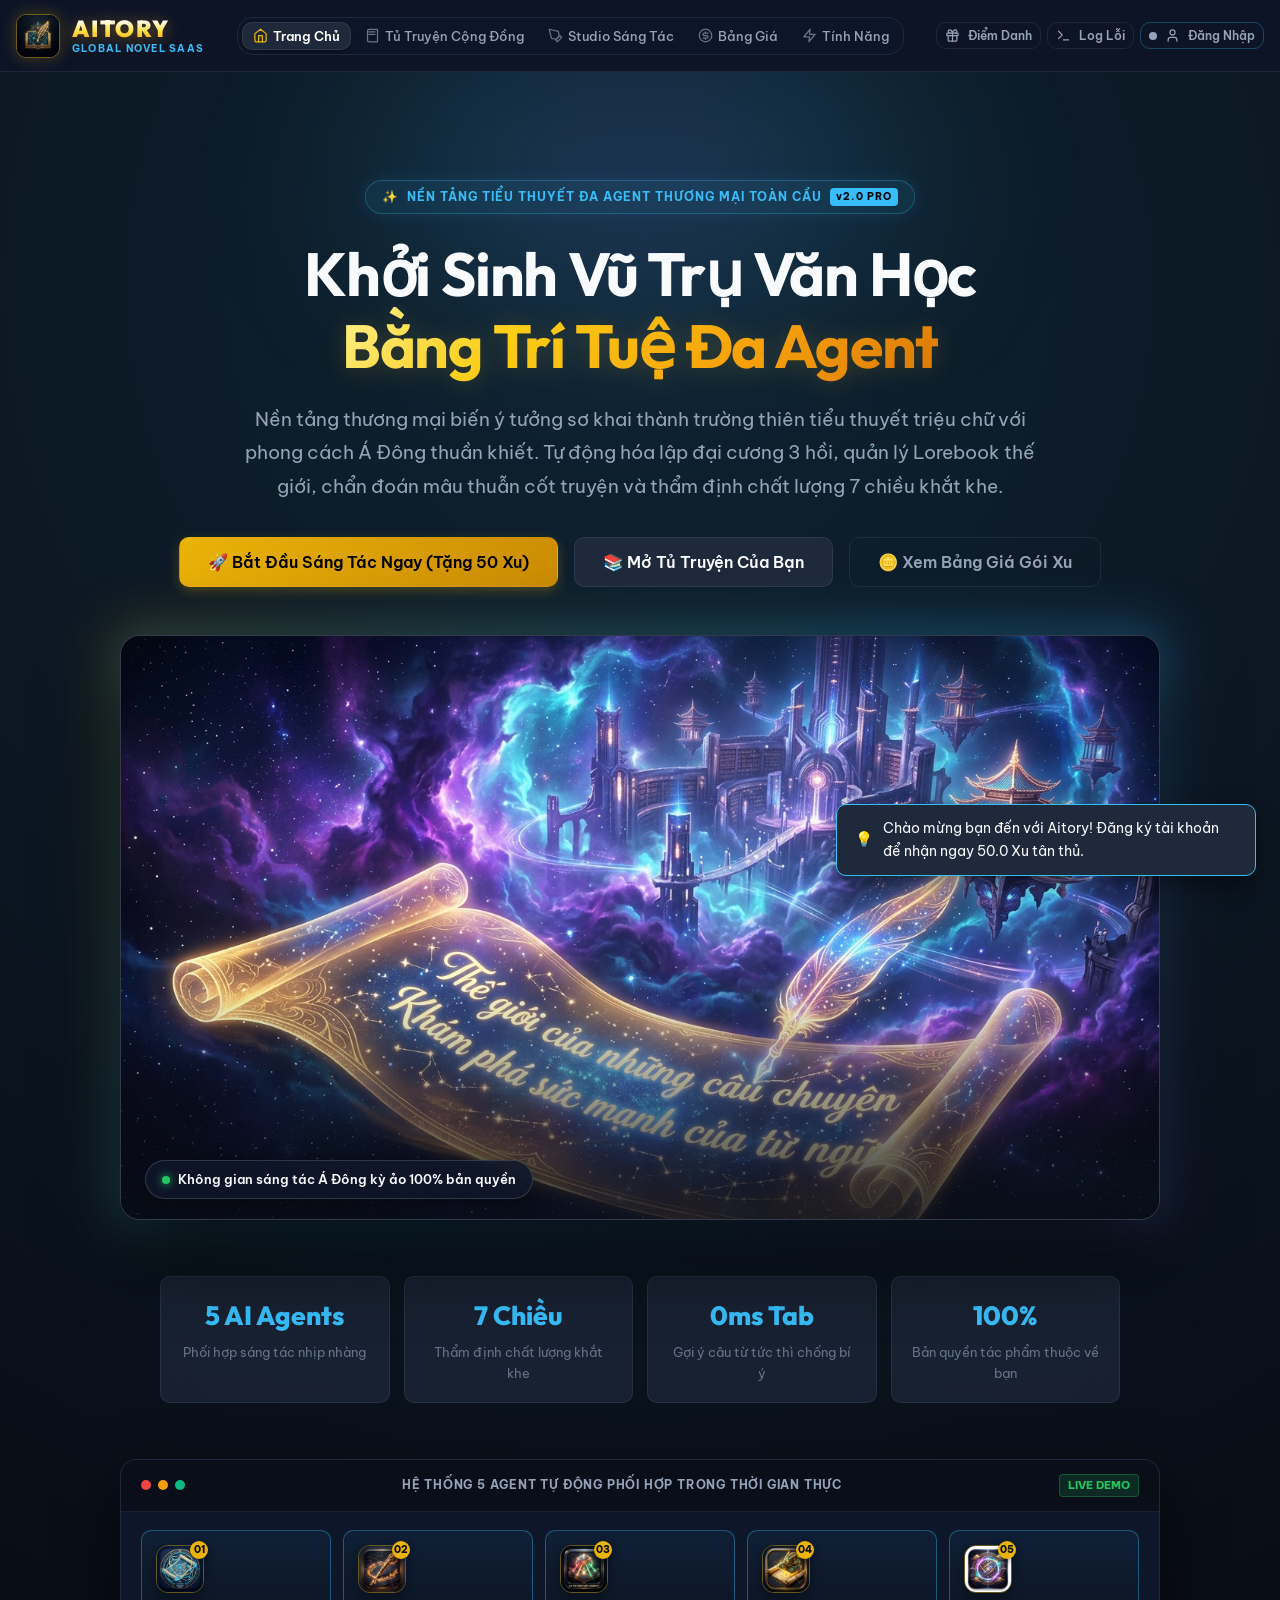
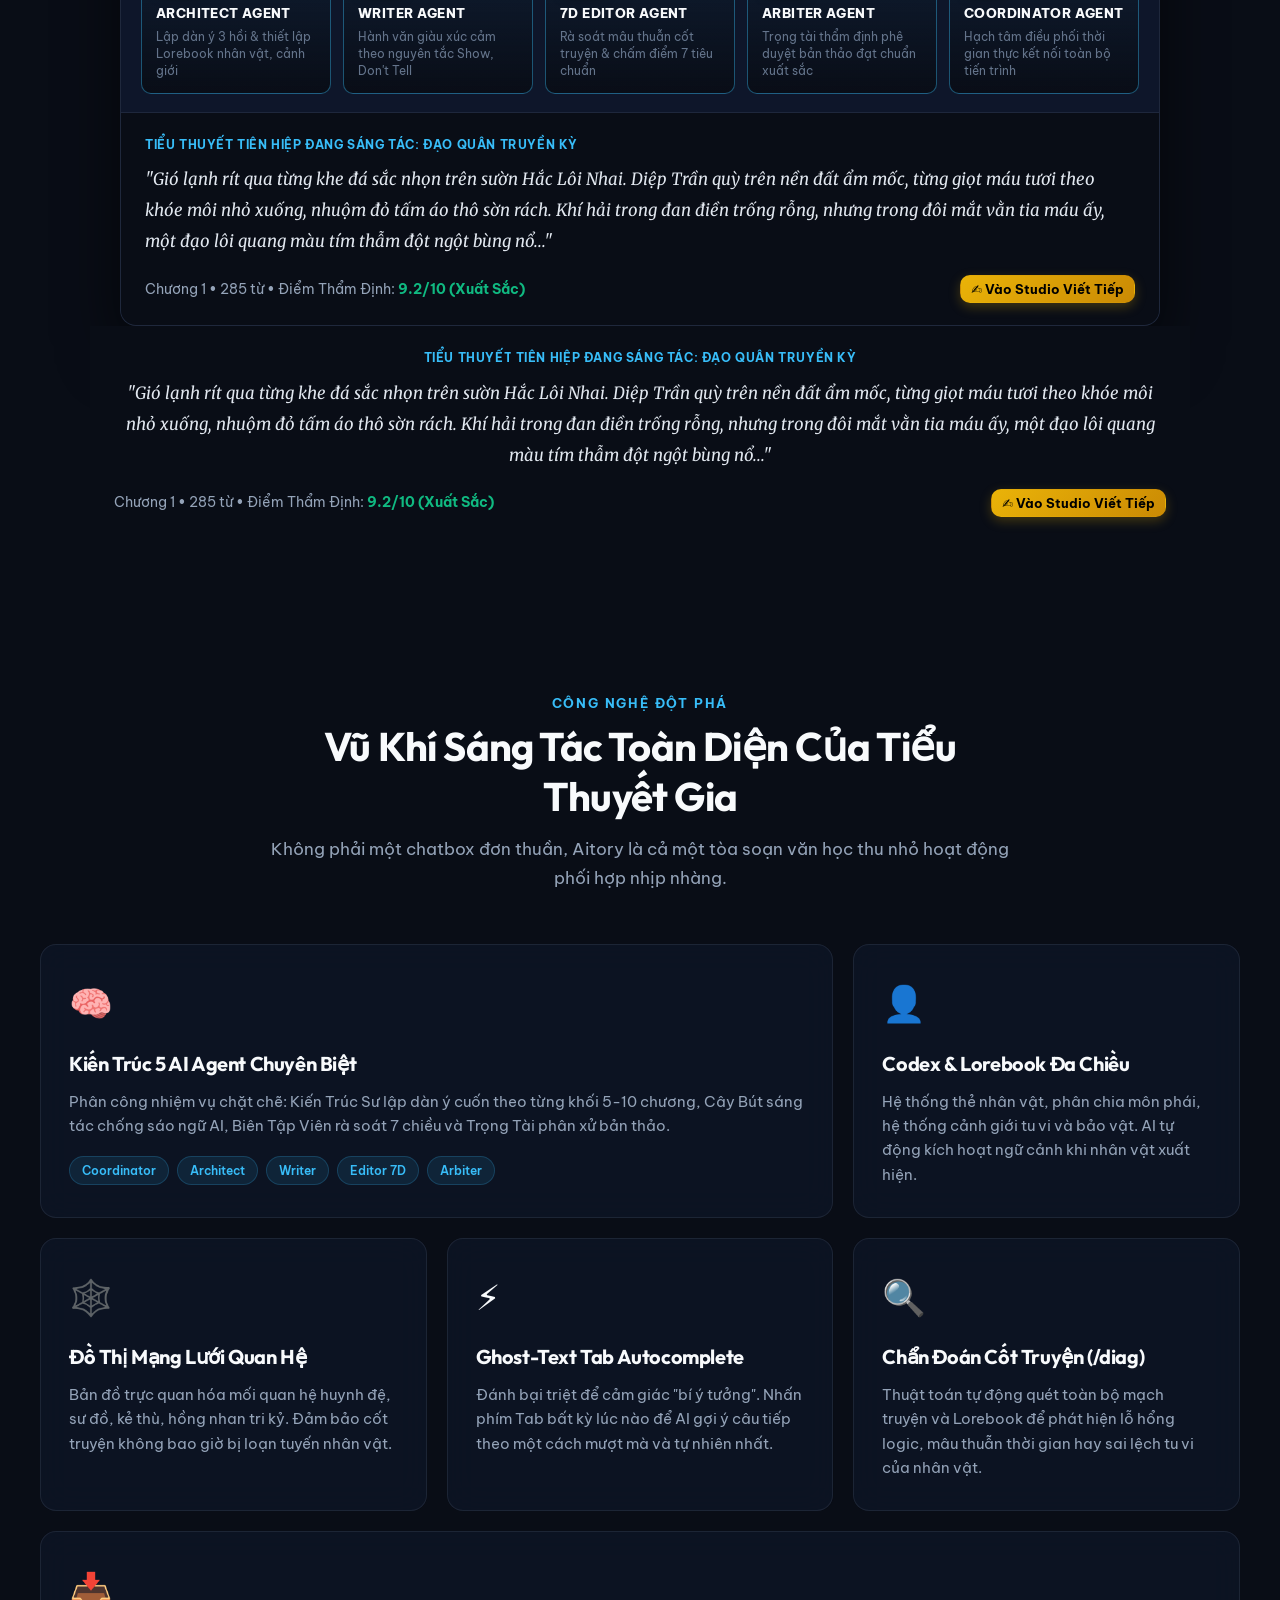
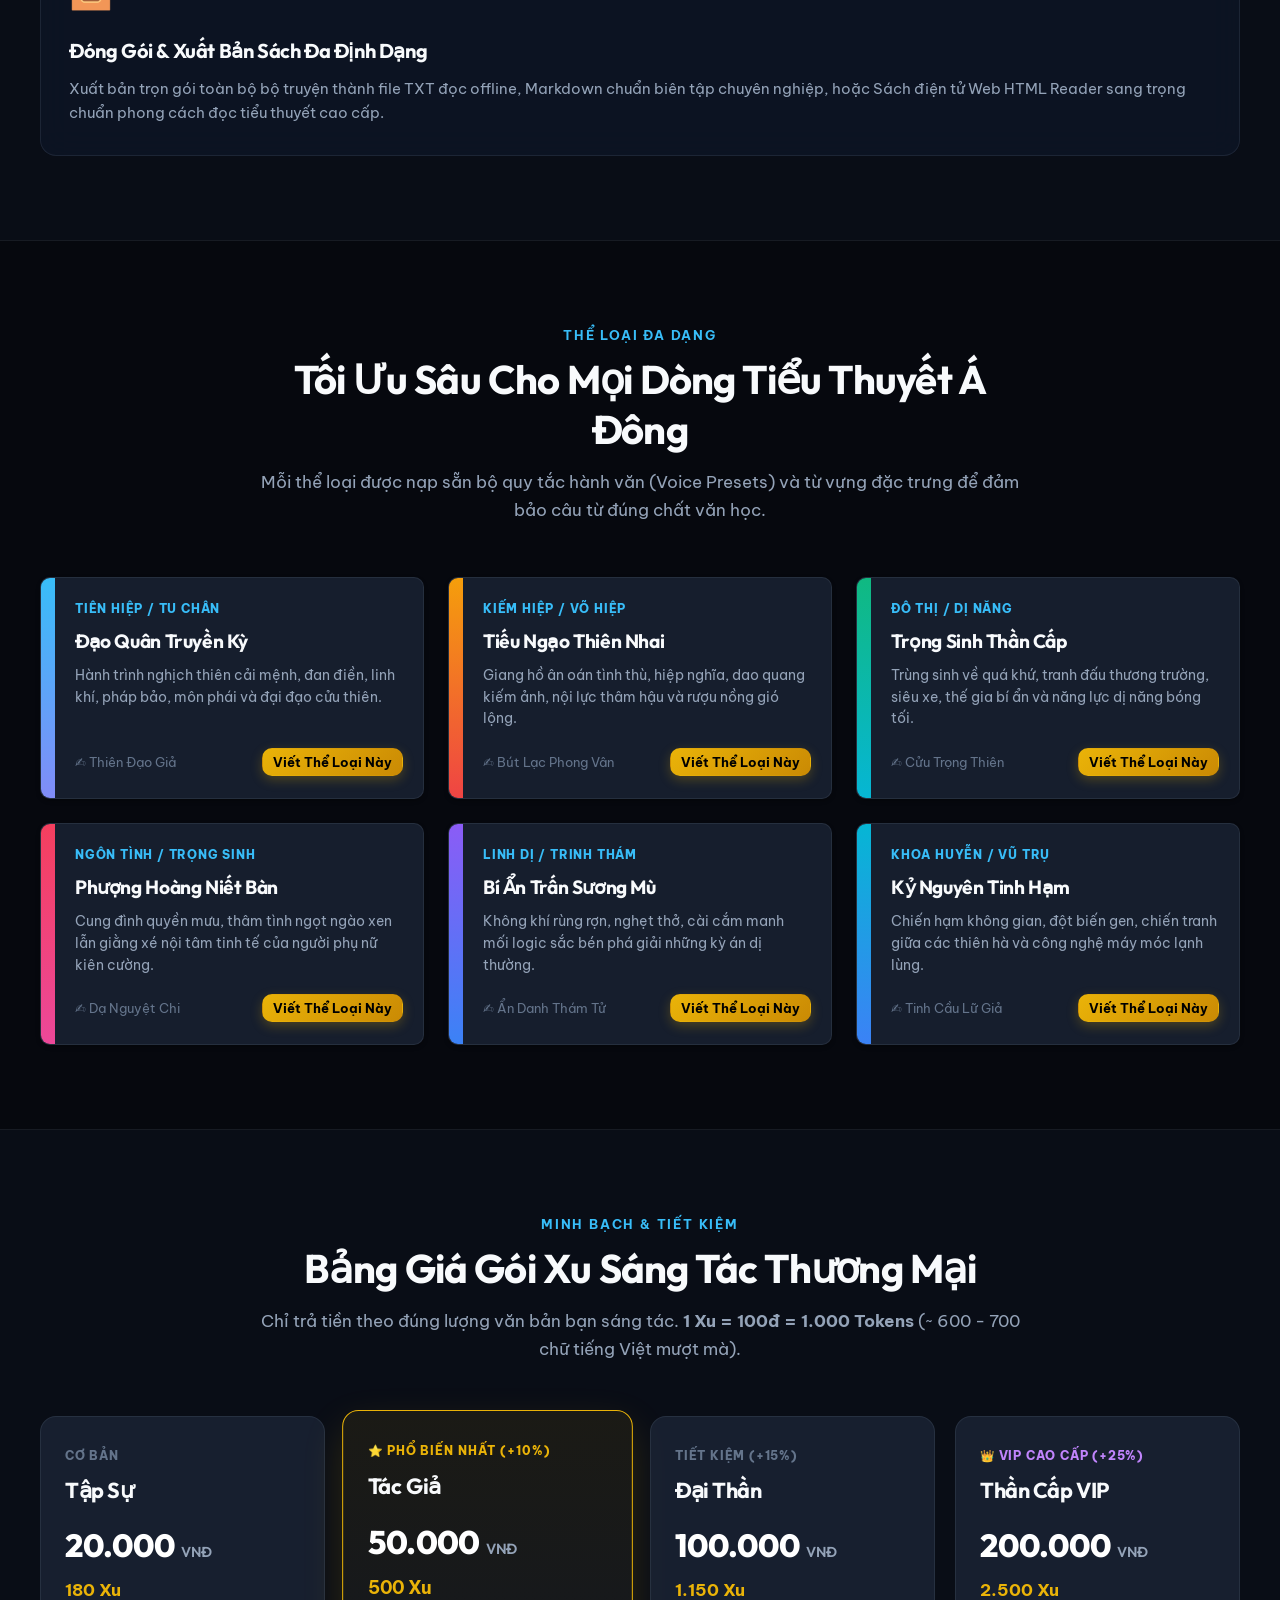
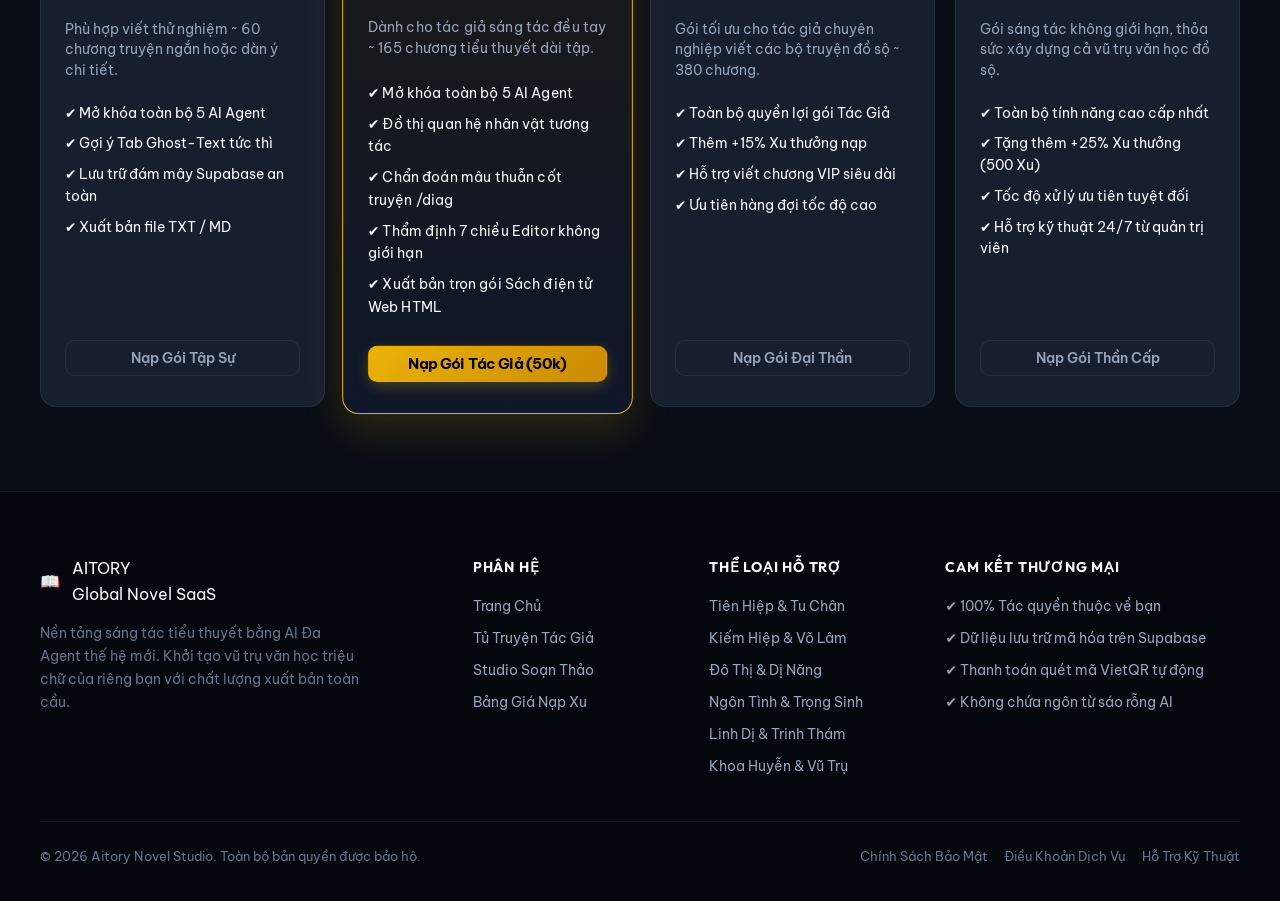
==== index.html @ 4a32e9c4 "Deploy Aitory Novel to GitHub Pages" ====
<!DOCTYPE html>
<html lang="vi">
<head>
  <!-- Front-End Checklist: Character Encoding & Viewport -->
  <meta charset="UTF-8">
  <meta name="viewport" content="width=device-width, initial-scale=1.0, viewport-fit=cover">
  <title>Aitory — Nền Tảng Sáng Tác Tiểu Thuyết Đa Agent Toàn Cầu</title>
  
  <!-- Front-End Checklist: SEO & Discoverability -->
  <meta name="description" content="Aitory là nền tảng SaaS sáng tác tiểu thuyết thương mại hàng đầu, tích hợp hệ thống 5 AI Agents chuyên sâu: Architect, Writer, 7D Editor, Arbiter và Coordinator. Bản quyền tác giả 100%.">
  <meta name="keywords" content="Aitory, viết truyện AI, sáng tác tiểu thuyết, AI Novel Studio, tiên hiệp, kiếm hiệp, đô thị, ngôn tình, khoa huyễn">
  <meta name="author" content="Aitory Novel Studio">
  <meta name="robots" content="index, follow">
  <meta name="theme-color" content="#070a12">
  <link rel="canonical" href="https://ainovel.id.vn/">

  <!-- Front-End Checklist: Social Metadata (Open Graph & Twitter) -->
  <meta property="og:type" content="website">
  <meta property="og:site_name" content="Aitory Novel Studio">
  <meta property="og:url" content="https://ainovel.id.vn/">
  <meta property="og:title" content="Aitory — Khởi Sinh Vũ Trụ Văn Học Bằng Trí Tuệ Đa Agent">
  <meta property="og:description" content="Biến ý tưởng sơ khai thành trường thiên tiểu thuyết triệu chữ với phong cách văn học Á Đông thuần khiết.">
  <meta property="og:image" content="https://ainovel.id.vn/assets/hero-banner.jpg">
  <meta property="og:locale" content="vi_VN">
  <meta name="twitter:card" content="summary_large_image">
  <meta name="twitter:title" content="Aitory — Nền Tảng Sáng Tác Tiểu Thuyết Đa Agent Toàn Cầu">
  <meta name="twitter:description" content="Biến ý tưởng sơ khai thành trường thiên tiểu thuyết triệu chữ với phong cách văn học Á Đông thuần khiết.">
  <meta name="twitter:image" content="https://ainovel.id.vn/assets/hero-banner.jpg">

  <!-- Front-End Checklist: Favicons & Icons -->
  <link rel="icon" type="image/jpeg" href="assets/logo.jpg">
  <link rel="apple-touch-icon" href="assets/logo.jpg">

  <!-- Google Fonts: Cinzel (Epic/Novel), Plus Jakarta Sans (Modern UI), Lora (Reading Serif) -->
  <link rel="preconnect" href="https://fonts.googleapis.com">
  <link rel="preconnect" href="https://fonts.gstatic.com" crossorigin>
  <link href="https://fonts.googleapis.com/css2?family=Cinzel:wght@500;600;700;800;900&family=Lora:ital,wght@0,400;0,500;0,600;1,400&family=Plus+Jakarta+Sans:wght@300;400;500;600;700;800&display=swap" rel="stylesheet">

  <link rel="stylesheet" href="styles/main.css">
  <link rel="stylesheet" href="styles/editor.css">
  <!-- Supabase Client JS CDN -->
  <script src="https://cdn.jsdelivr.net/npm/@supabase/supabase-js@2"></script>
</head>
<body>

  <!-- Global Commercial Navigation Bar -->
  <header class="app-header">
    <div class="header-container">
      <!-- Brand Logo -->
      <a class="logo-brand" id="brandHomeLink" title="Về Trang Chủ Aitory" href="#home">
        <img src="assets/logo.jpg" alt="Aitory Logo" class="brand-logo-img" width="44" height="44">
        <div class="brand-text-col">
          <div class="logo-title">AITORY</div>
          <span class="logo-subtitle">GLOBAL NOVEL SAAS</span>
        </div>
      </a>

      <!-- Center Navigation Links -->
      <nav class="app-nav-menu" aria-label="Điều hướng chính">
        <button class="nav-tab-btn active" data-view="home">
          <svg class="nav-svg" width="15" height="15" viewBox="0 0 24 24" fill="none" stroke="currentColor" stroke-width="2" stroke-linecap="round" stroke-linejoin="round"><path d="m3 9 9-7 9 7v11a2 2 0 0 1-2 2H5a2 2 0 0 1-2-2z"/><polyline points="9 22 9 12 15 12 15 22"/></svg>
          <span>Trang Chủ</span>
        </button>
        <button class="nav-tab-btn" data-view="library" id="navBtnLibrary">
          <svg class="nav-svg" width="15" height="15" viewBox="0 0 24 24" fill="none" stroke="currentColor" stroke-width="2" stroke-linecap="round" stroke-linejoin="round"><path d="M4 19.5v-15A2.5 2.5 0 0 1 6.5 2H20v20H6.5a2.5 2.5 0 0 1-2.5-2.5Z"/><path d="M6 6h10"/><path d="M6 10h10"/></svg>
          <span>Tủ Truyện Cộng Đồng</span>
        </button>
        <button class="nav-tab-btn" data-view="studio">
          <svg class="nav-svg" width="15" height="15" viewBox="0 0 24 24" fill="none" stroke="currentColor" stroke-width="2" stroke-linecap="round" stroke-linejoin="round"><path d="M12 19l7-7 3 3-7 7-3-3z"/><path d="M18 13l-1.5-7.5L2 2l3.5 14.5L13 18l5-5z"/></svg>
          <span>Studio Sáng Tác</span>
        </button>

        <button class="nav-tab-btn" id="navBtnPricing">
          <svg class="nav-svg" width="15" height="15" viewBox="0 0 24 24" fill="none" stroke="currentColor" stroke-width="2" stroke-linecap="round" stroke-linejoin="round"><circle cx="12" cy="12" r="10"/><path d="M16 8h-6a2 2 0 1 0 0 4h4a2 2 0 1 1 0 4H8"/><path d="M12 6v2m0 8v2"/></svg>
          <span>Bảng Giá</span>
        </button>
        <button class="nav-tab-btn" id="navBtnFeatures">
          <svg class="nav-svg" width="15" height="15" viewBox="0 0 24 24" fill="none" stroke="currentColor" stroke-width="2" stroke-linecap="round" stroke-linejoin="round"><polygon points="13 2 3 14 12 14 11 22 21 10 12 10 13 2"/></svg>
          <span>Tính Năng</span>
        </button>
      </nav>

      <!-- Action Buttons -->
      <div class="header-actions">

        <!-- Daily Checkin -->
        <button class="btn btn-sm btn-outline header-tool-btn" id="btnDailyBonus" title="Điểm danh nhận +5 Xu hàng ngày">
          <svg class="nav-svg" width="14" height="14" viewBox="0 0 24 24" fill="none" stroke="currentColor" stroke-width="2" stroke-linecap="round" stroke-linejoin="round"><rect x="3" y="8" width="18" height="4" rx="1"/><path d="M12 8v13"/><path d="M19 12v7a2 2 0 0 1-2 2H7a2 2 0 0 1-2-2v-7"/><path d="M7.5 8a2.5 2.5 0 0 1 0-5A4.8 8 0 0 1 12 8a4.8 8 0 0 1 4.5-5 2.5 2.5 0 0 1 0 5"/></svg>
          <span>Điểm Danh</span>
        </button>

        <!-- Coin / Wallet Badge -->
        <div class="coin-badge" id="btnOpenTopup" title="Xem ví Xu và nạp tiền qua VietQR" style="display:none;">
          <img src="assets/coin.jpg" alt="Aitory Coin" class="coin-badge-img" width="22" height="22">
          <span id="userCoinBalance" class="coin-balance-text">0.0</span>
          <span class="coin-plus-tag">+ Nạp</span>
        </div>

        <!-- Live Error / Debug Logs -->
        <button class="btn btn-sm btn-outline header-tool-btn" id="btnOpenSystemLogs" title="Xem Nhật Ký Lỗi & Kiểm Tra Kết Nối AI">
          <svg class="nav-svg" width="14" height="14" viewBox="0 0 24 24" fill="none" stroke="currentColor" stroke-width="2" stroke-linecap="round" stroke-linejoin="round"><polyline points="4 17 10 11 4 5"/><line x1="12" y1="19" x2="20" y2="19"/></svg>
          <span>Log Lỗi</span>
        </button>

        <!-- Author Account with Dropdown -->
        <div class="account-dropdown" id="accountDropdownWrapper">
          <button class="btn btn-sm btn-outline cloud-account-btn" id="btnOpenAccount" title="Tài khoản tác giả & Lưu trữ đám mây">
            <span id="cloudStatusDot" class="status-dot dot-offline"></span>
            <svg class="nav-svg" width="14" height="14" viewBox="0 0 24 24" fill="none" stroke="currentColor" stroke-width="2" stroke-linecap="round" stroke-linejoin="round"><path d="M19 21v-2a4 4 0 0 0-4-4H9a4 4 0 0 0-4 4v2"/><circle cx="12" cy="7" r="4"/></svg>
            <span id="accountBtnText">Đăng Nhập</span>
          </button>
          <div class="account-dropdown-menu" id="accountDropdownMenu">
            <button class="dropdown-item" id="dropdownProfileBtn">
              <svg width="16" height="16" viewBox="0 0 24 24" fill="none" stroke="currentColor" stroke-width="2" stroke-linecap="round" stroke-linejoin="round"><path d="M19 21v-2a4 4 0 0 0-4-4H9a4 4 0 0 0-4 4v2"/><circle cx="12" cy="7" r="4"/></svg>
              <span>Trang Cá Nhân</span>
            </button>
            <div class="dropdown-divider"></div>
            <button class="dropdown-item dropdown-item-danger" id="dropdownLogoutBtn">
              <svg width="16" height="16" viewBox="0 0 24 24" fill="none" stroke="currentColor" stroke-width="2" stroke-linecap="round" stroke-linejoin="round"><path d="M9 21H5a2 2 0 0 1-2-2V5a2 2 0 0 1 2-2h4"/><polyline points="16 17 21 12 16 7"/><line x1="21" y1="12" x2="9" y2="12"/></svg>
              <span>Đăng Xuất</span>
            </button>
          </div>
        </div>
      </div>
    </div>
  </header>

  <!-- ============================================================================== -->
  <!-- 1. VIEW HOME: GLOBAL COMMERCIAL NOVEL LANDING PAGE -->
  <!-- ============================================================================== -->
  <section class="app-view active" id="viewHome">
    
    <!-- Hero Section -->
    <div class="home-hero">
      <div class="hero-bg-glow"></div>
      <div class="hero-content-wrapper">
        <div class="hero-pill-badge">
          <span class="badge-sparkle">✨</span>
          <span>NỀN TẢNG TIỂU THUYẾT ĐA AGENT THƯƠNG MẠI TOÀN CẦU</span>
          <span class="badge-tag">v2.0 PRO</span>
        </div>

        <h1 class="hero-title">
          Khởi Sinh Vũ Trụ Văn Học<br>
          <span class="gradient-text-gold">Bằng Trí Tuệ Đa Agent</span>
        </h1>

        <p class="hero-subtitle">
          Nền tảng thương mại biến ý tưởng sơ khai thành trường thiên tiểu thuyết triệu chữ với phong cách Á Đông thuần khiết.
          Tự động hóa lập đại cương 3 hồi, quản lý Lorebook thế giới, chẩn đoán mâu thuẫn cốt truyện và thẩm định chất lượng 7 chiều khắt khe.
        </p>

        <div class="hero-actions-row">
          <button class="btn btn-lg btn-primary hero-cta-btn" id="heroBtnStartWriting">
            🚀 Bắt Đầu Sáng Tác Ngay (Tặng 50 Xu)
          </button>
          <button class="btn btn-lg btn-secondary hero-lib-btn" id="heroBtnOpenLibrary">
            📚 Mở Tủ Truyện Của Bạn
          </button>
          <button class="btn btn-lg btn-outline" id="heroBtnPricingScroll">
            🪙 Xem Bảng Giá Gói Xu
          </button>
        </div>

        <!-- Master Hero Showcase Artwork Frame -->
        <div class="hero-artwork-showcase">
          <div class="artwork-glow-aura"></div>
          <div class="artwork-frame">
            <img src="assets/hero-banner.jpg" alt="Vũ Trụ Sáng Tác Tiểu Thuyết Aitory" class="artwork-main-img" width="1280" height="720" loading="eager">
            <div class="artwork-overlay-gradient"></div>
            <div class="artwork-floating-tag">
              <span class="artwork-tag-dot"></span>
              <span>Không gian sáng tác Á Đông kỳ ảo 100% bản quyền</span>
            </div>
          </div>
        </div>

        <!-- Trust Stats Bar -->
        <div class="hero-stats-bar">
          <div class="hero-stat-item">
            <div class="stat-number">5 AI Agents</div>
            <div class="stat-label">Phối hợp sáng tác nhịp nhàng</div>
          </div>
          <div class="hero-stat-item">
            <div class="stat-number">7 Chiều</div>
            <div class="stat-label">Thẩm định chất lượng khắt khe</div>
          </div>
          <div class="hero-stat-item">
            <div class="stat-number">0ms Tab</div>
            <div class="stat-label">Gợi ý câu từ tức thì chống bí ý</div>
          </div>
          <div class="hero-stat-item">
            <div class="stat-number">100%</div>
            <div class="stat-label">Bản quyền tác phẩm thuộc về bạn</div>
          </div>
        </div>

        <!-- Interactive Multi-Agent Pipeline Hologram -->
        <div class="hero-pipeline-card">
          <div class="pipeline-header">
            <div class="pipeline-dots">
              <span class="dot red"></span>
              <span class="dot yellow"></span>
              <span class="dot green"></span>
            </div>
            <div class="pipeline-title">HỆ THỐNG 5 AGENT TỰ ĐỘNG PHỐI HỢP TRONG THỜI GIAN THỰC</div>
            <span class="pipeline-badge">LIVE DEMO</span>
          </div>

          <div class="pipeline-steps-grid">
            <div class="pipeline-step-box active">
              <div class="step-avatar-wrapper">
                <img src="assets/agent-architect.jpg" alt="Architect Agent" class="step-avatar-img" width="48" height="48" loading="lazy">
                <span class="step-num-badge">01</span>
              </div>
              <div class="step-role">ARCHITECT AGENT</div>
              <div class="step-desc">Lập dàn ý 3 hồi & thiết lập Lorebook nhân vật, cảnh giới</div>
            </div>

            <div class="pipeline-step-box active">
              <div class="step-avatar-wrapper">
                <img src="assets/agent-writer.jpg" alt="Writer Agent" class="step-avatar-img" width="48" height="48" loading="lazy">
                <span class="step-num-badge">02</span>
              </div>
              <div class="step-role">WRITER AGENT</div>
              <div class="step-desc">Hành văn giàu xúc cảm theo nguyên tắc Show, Don't Tell</div>
            </div>

            <div class="pipeline-step-box active">
              <div class="step-avatar-wrapper">
                <img src="assets/agent-editor.jpg" alt="7D Editor Agent" class="step-avatar-img" width="48" height="48" loading="lazy">
                <span class="step-num-badge">03</span>
              </div>
              <div class="step-role">7D EDITOR AGENT</div>
              <div class="step-desc">Rà soát mâu thuẫn cốt truyện & chấm điểm 7 tiêu chuẩn</div>
            </div>

            <div class="pipeline-step-box active">
              <div class="step-avatar-wrapper">
                <img src="assets/agent-arbiter.jpg" alt="Arbiter Agent" class="step-avatar-img" width="48" height="48" loading="lazy">
                <span class="step-num-badge">04</span>
              </div>
              <div class="step-role">ARBITER AGENT</div>
              <div class="step-desc">Trọng tài thẩm định phê duyệt bản thảo đạt chuẩn xuất sắc</div>
            </div>

            <div class="pipeline-step-box active">
              <div class="step-avatar-wrapper">
                <img src="assets/agent-coordinator.jpg" alt="Coordinator Agent" class="step-avatar-img" width="48" height="48" loading="lazy">
                <span class="step-num-badge">05</span>
              </div>
              <div class="step-role">COORDINATOR AGENT</div>
              <div class="step-desc">Hạch tâm điều phối thời gian thực kết nối toàn bộ tiến trình</div>
            </div>
          </div>

          <!-- Live Sample Snippet -->
          <div class="pipeline-snippet-box">
            <div class="snippet-tag">TIỂU THUYẾT TIÊN HIỆP ĐANG SÁNG TÁC: ĐẠO QUÂN TRUYỀN KỲ</div>
            <div class="snippet-text">
              "Gió lạnh rít qua từng khe đá sắc nhọn trên sườn Hắc Lôi Nhai. Diệp Trần quỳ trên nền đất ẩm mốc, từng giọt máu tươi theo khóe môi nhỏ xuống, nhuộm đỏ tấm áo thô sờn rách. Khí hải trong đan điền trống rỗng, nhưng trong đôi mắt vằn tia máu ấy, một đạo lôi quang màu tím thẫm đột ngột bùng nổ..."
            </div>
            <div class="snippet-footer">
              <span class="snippet-meta">Chương 1 &bull; 285 từ &bull; Điểm Thẩm Định: <strong style="color:var(--accent-emerald);">9.2/10 (Xuất Sắc)</strong></span>
              <button class="btn btn-sm btn-primary" id="btnHeroTryEditor">✍️ Vào Studio Viết Tiếp</button>
            </div>
          </div>
        </div>

          <!-- Live Sample Snippet -->
          <div class="pipeline-snippet-box">
            <div class="snippet-tag">TIỂU THUYẾT TIÊN HIỆP ĐANG SÁNG TÁC: ĐẠO QUÂN TRUYỀN KỲ</div>
            <div class="snippet-text">
              "Gió lạnh rít qua từng khe đá sắc nhọn trên sườn Hắc Lôi Nhai. Diệp Trần quỳ trên nền đất ẩm mốc, từng giọt máu tươi theo khóe môi nhỏ xuống, nhuộm đỏ tấm áo thô sờn rách. Khí hải trong đan điền trống rỗng, nhưng trong đôi mắt vằn tia máu ấy, một đạo lôi quang màu tím thẫm đột ngột bùng nổ..."
            </div>
            <div class="snippet-footer">
              <span class="snippet-meta">Chương 1 &bull; 285 từ &bull; Điểm Thẩm Định: <strong style="color:var(--accent-emerald);">9.2/10 (Xuất Sắc)</strong></span>
              <button class="btn btn-sm btn-primary" id="btnHeroTryEditor">✍️ Vào Studio Viết Tiếp</button>
            </div>
          </div>
        </div>

      </div>
    </div>

    <!-- Section 2: Bento Grid Features -->
    <section class="home-section" id="sectionFeatures">
      <div class="section-container">
        <div class="section-header-center">
          <span class="section-kicker">CÔNG NGHỆ ĐỘT PHÁ</span>
          <h2 class="section-title">Vũ Khí Sáng Tác Toàn Diện Của Tiểu Thuyết Gia</h2>
          <p class="section-subtitle">
            Không phải một chatbox đơn thuần, Aitory là cả một tòa soạn văn học thu nhỏ hoạt động phối hợp nhịp nhàng.
          </p>
        </div>

        <div class="bento-grid">
          <!-- Card 1 -->
          <div class="bento-card bento-span-2">
            <div class="bento-icon">🧠</div>
            <h3 class="bento-title">Kiến Trúc 5 AI Agent Chuyên Biệt</h3>
            <p class="bento-desc">
              Phân công nhiệm vụ chặt chẽ: Kiến Trúc Sư lập dàn ý cuốn theo từng khối 5-10 chương, Cây Bút sáng tác chống sáo ngữ AI, Biên Tập Viên rà soát 7 chiều và Trọng Tài phân xử bản thảo.
            </p>
            <div class="bento-tag-list">
              <span class="bento-tag">Coordinator</span>
              <span class="bento-tag">Architect</span>
              <span class="bento-tag">Writer</span>
              <span class="bento-tag">Editor 7D</span>
              <span class="bento-tag">Arbiter</span>
            </div>
          </div>

          <!-- Card 2 -->
          <div class="bento-card">
            <div class="bento-icon">👤</div>
            <h3 class="bento-title">Codex & Lorebook Đa Chiều</h3>
            <p class="bento-desc">
              Hệ thống thẻ nhân vật, phân chia môn phái, hệ thống cảnh giới tu vi và bảo vật. AI tự động kích hoạt ngữ cảnh khi nhân vật xuất hiện.
            </p>
          </div>

          <!-- Card 3 -->
          <div class="bento-card">
            <div class="bento-icon">🕸️</div>
            <h3 class="bento-title">Đồ Thị Mạng Lưới Quan Hệ</h3>
            <p class="bento-desc">
              Bản đồ trực quan hóa mối quan hệ huynh đệ, sư đồ, kẻ thù, hồng nhan tri kỷ. Đảm bảo cốt truyện không bao giờ bị loạn tuyến nhân vật.
            </p>
          </div>

          <!-- Card 4 -->
          <div class="bento-card">
            <div class="bento-icon">⚡</div>
            <h3 class="bento-title">Ghost-Text Tab Autocomplete</h3>
            <p class="bento-desc">
              Đánh bại triệt để cảm giác "bí ý tưởng". Nhấn phím Tab bất kỳ lúc nào để AI gợi ý câu tiếp theo một cách mượt mà và tự nhiên nhất.
            </p>
          </div>

          <!-- Card 5 -->
          <div class="bento-card">
            <div class="bento-icon">🔍</div>
            <h3 class="bento-title">Chẩn Đoán Cốt Truyện (/diag)</h3>
            <p class="bento-desc">
              Thuật toán tự động quét toàn bộ mạch truyện và Lorebook để phát hiện lỗ hổng logic, mâu thuẫn thời gian hay sai lệch tu vi của nhân vật.
            </p>
          </div>

          <!-- Card 6 -->
          <div class="bento-card bento-span-3">
            <div class="bento-icon">📥</div>
            <h3 class="bento-title">Đóng Gói & Xuất Bản Sách Đa Định Dạng</h3>
            <p class="bento-desc">
              Xuất bản trọn gói toàn bộ bộ truyện thành file TXT đọc offline, Markdown chuẩn biên tập chuyên nghiệp, hoặc Sách điện tử Web HTML Reader sang trọng chuẩn phong cách đọc tiểu thuyết cao cấp.
            </p>
          </div>
        </div>
      </div>
    </section>

    <!-- Section 3: Curated Genre Showcase -->
    <section class="home-section section-darker" id="sectionGenres">
      <div class="section-container">
        <div class="section-header-center">
          <span class="section-kicker">THỂ LOẠI ĐA DẠNG</span>
          <h2 class="section-title">Tối Ưu Sâu Cho Mọi Dòng Tiểu Thuyết Á Đông</h2>
          <p class="section-subtitle">
            Mỗi thể loại được nạp sẵn bộ quy tắc hành văn (Voice Presets) và từ vựng đặc trưng để đảm bảo câu từ đúng chất văn học.
          </p>
        </div>

        <div class="genre-cards-grid">
          <!-- Genre 1 -->
          <div class="genre-book-card" data-genre="xianxia">
            <div class="book-spine xianxia"></div>
            <div class="book-cover-content">
              <span class="genre-pill">TIÊN HIỆP / TU CHÂN</span>
              <h4 class="book-title">Đạo Quân Truyền Kỳ</h4>
              <p class="book-desc">Hành trình nghịch thiên cải mệnh, đan điền, linh khí, pháp bảo, môn phái và đại đạo cửu thiên.</p>
              <div class="book-footer">
                <span class="book-author">✍️ Thiên Đạo Giả</span>
                <button class="btn btn-sm btn-primary btnCreateGenreStory" data-genre="xianxia">Viết Thể Loại Này</button>
              </div>
            </div>
          </div>

          <!-- Genre 2 -->
          <div class="genre-book-card" data-genre="wuxia">
            <div class="book-spine wuxia"></div>
            <div class="book-cover-content">
              <span class="genre-pill">KIẾM HIỆP / VÕ HIỆP</span>
              <h4 class="book-title">Tiếu Ngạo Thiên Nhai</h4>
              <p class="book-desc">Giang hồ ân oán tình thù, hiệp nghĩa, dao quang kiếm ảnh, nội lực thâm hậu và rượu nồng gió lộng.</p>
              <div class="book-footer">
                <span class="book-author">✍️ Bút Lạc Phong Vân</span>
                <button class="btn btn-sm btn-primary btnCreateGenreStory" data-genre="wuxia">Viết Thể Loại Này</button>
              </div>
            </div>
          </div>

          <!-- Genre 3 -->
          <div class="genre-book-card" data-genre="urban">
            <div class="book-spine urban"></div>
            <div class="book-cover-content">
              <span class="genre-pill">ĐÔ THỊ / DỊ NĂNG</span>
              <h4 class="book-title">Trọng Sinh Thần Cấp</h4>
              <p class="book-desc">Trùng sinh về quá khứ, tranh đấu thương trường, siêu xe, thế gia bí ẩn và năng lực dị năng bóng tối.</p>
              <div class="book-footer">
                <span class="book-author">✍️ Cửu Trọng Thiên</span>
                <button class="btn btn-sm btn-primary btnCreateGenreStory" data-genre="urban">Viết Thể Loại Này</button>
              </div>
            </div>
          </div>

          <!-- Genre 4 -->
          <div class="genre-book-card" data-genre="romance">
            <div class="book-spine romance"></div>
            <div class="book-cover-content">
              <span class="genre-pill">NGÔN TÌNH / TRỌNG SINH</span>
              <h4 class="book-title">Phượng Hoàng Niết Bàn</h4>
              <p class="book-desc">Cung đình quyền mưu, thâm tình ngọt ngào xen lẫn giằng xé nội tâm tinh tế của người phụ nữ kiên cường.</p>
              <div class="book-footer">
                <span class="book-author">✍️ Dạ Nguyệt Chi</span>
                <button class="btn btn-sm btn-primary btnCreateGenreStory" data-genre="romance">Viết Thể Loại Này</button>
              </div>
            </div>
          </div>

          <!-- Genre 5 -->
          <div class="genre-book-card" data-genre="mystery">
            <div class="book-spine mystery"></div>
            <div class="book-cover-content">
              <span class="genre-pill">LINH DỊ / TRINH THÁM</span>
              <h4 class="book-title">Bí Ẩn Trấn Sương Mù</h4>
              <p class="book-desc">Không khí rùng rợn, nghẹt thở, cài cắm manh mối logic sắc bén phá giải những kỳ án dị thường.</p>
              <div class="book-footer">
                <span class="book-author">✍️ Ẩn Danh Thám Tử</span>
                <button class="btn btn-sm btn-primary btnCreateGenreStory" data-genre="mystery">Viết Thể Loại Này</button>
              </div>
            </div>
          </div>

          <!-- Genre 6 -->
          <div class="genre-book-card" data-genre="scifi">
            <div class="book-spine scifi"></div>
            <div class="book-cover-content">
              <span class="genre-pill">KHOA HUYỄN / VŨ TRỤ</span>
              <h4 class="book-title">Kỷ Nguyên Tinh Hạm</h4>
              <p class="book-desc">Chiến hạm không gian, đột biến gen, chiến tranh giữa các thiên hà và công nghệ máy móc lạnh lùng.</p>
              <div class="book-footer">
                <span class="book-author">✍️ Tinh Cầu Lữ Giả</span>
                <button class="btn btn-sm btn-primary btnCreateGenreStory" data-genre="scifi">Viết Thể Loại Này</button>
              </div>
            </div>
          </div>
        </div>
      </div>
    </section>

    <!-- Section 4: Commercial Pricing Packages -->
    <section class="home-section" id="sectionPricing">
      <div class="section-container">
        <div class="section-header-center">
          <span class="section-kicker">MINH BẠCH & TIẾT KIỆM</span>
          <h2 class="section-title">Bảng Giá Gói Xu Sáng Tác Thương Mại</h2>
          <p class="section-subtitle">
            Chỉ trả tiền theo đúng lượng văn bản bạn sáng tác. <strong>1 Xu = 100đ = 1.000 Tokens</strong> (~ 600 - 700 chữ tiếng Việt mượt mà).
          </p>
        </div>

        <div class="home-pricing-grid">
          <!-- Package 1 -->
          <div class="home-pricing-card" data-pkg="starter">
            <div class="pricing-badge">CƠ BẢN</div>
            <h3 class="pricing-title">Tập Sự</h3>
            <div class="pricing-price">20.000 <span class="currency">VNĐ</span></div>
            <div class="pricing-coins">180 Xu</div>
            <p class="pricing-desc">Phù hợp viết thử nghiệm ~ 60 chương truyện ngắn hoặc dàn ý chi tiết.</p>
            <ul class="pricing-features">
              <li>✔️ Mở khóa toàn bộ 5 AI Agent</li>
              <li>✔️ Gợi ý Tab Ghost-Text tức thì</li>
              <li>✔️ Lưu trữ đám mây Supabase an toàn</li>
              <li>✔️ Xuất bản file TXT / MD</li>
            </ul>
            <button class="btn btn-outline btnBuyPackage" data-pkg="starter">Nạp Gói Tập Sự</button>
          </div>

          <!-- Package 2 (Popular) -->
          <div class="home-pricing-card popular" data-pkg="author">
            <div class="pricing-badge popular-badge">⭐ PHỔ BIẾN NHẤT (+10%)</div>
            <h3 class="pricing-title">Tác Giả</h3>
            <div class="pricing-price">50.000 <span class="currency">VNĐ</span></div>
            <div class="pricing-coins">500 Xu</div>
            <p class="pricing-desc">Dành cho tác giả sáng tác đều tay ~ 165 chương tiểu thuyết dài tập.</p>
            <ul class="pricing-features">
              <li>✔️ Mở khóa toàn bộ 5 AI Agent</li>
              <li>✔️ Đồ thị quan hệ nhân vật tương tác</li>
              <li>✔️ Chẩn đoán mâu thuẫn cốt truyện /diag</li>
              <li>✔️ Thẩm định 7 chiều Editor không giới hạn</li>
              <li>✔️ Xuất bản trọn gói Sách điện tử Web HTML</li>
            </ul>
            <button class="btn btn-primary btnBuyPackage" data-pkg="author">Nạp Gói Tác Giả (50k)</button>
          </div>

          <!-- Package 3 -->
          <div class="home-pricing-card" data-pkg="master">
            <div class="pricing-badge">TIẾT KIỆM (+15%)</div>
            <h3 class="pricing-title">Đại Thần</h3>
            <div class="pricing-price">100.000 <span class="currency">VNĐ</span></div>
            <div class="pricing-coins">1.150 Xu</div>
            <p class="pricing-desc">Gói tối ưu cho tác giả chuyên nghiệp viết các bộ truyện đồ sộ ~ 380 chương.</p>
            <ul class="pricing-features">
              <li>✔️ Toàn bộ quyền lợi gói Tác Giả</li>
              <li>✔️ Thêm +15% Xu thưởng nạp</li>
              <li>✔️ Hỗ trợ viết chương VIP siêu dài</li>
              <li>✔️ Ưu tiên hàng đợi tốc độ cao</li>
            </ul>
            <button class="btn btn-outline btnBuyPackage" data-pkg="master">Nạp Gói Đại Thần</button>
          </div>

          <!-- Package 4 -->
          <div class="home-pricing-card" data-pkg="celestial">
            <div class="pricing-badge celestial-badge">👑 VIP CAO CẤP (+25%)</div>
            <h3 class="pricing-title">Thần Cấp VIP</h3>
            <div class="pricing-price">200.000 <span class="currency">VNĐ</span></div>
            <div class="pricing-coins">2.500 Xu</div>
            <p class="pricing-desc">Gói sáng tác không giới hạn, thỏa sức xây dựng cả vũ trụ văn học đồ sộ.</p>
            <ul class="pricing-features">
              <li>✔️ Toàn bộ tính năng cao cấp nhất</li>
              <li>✔️ Tặng thêm +25% Xu thưởng (500 Xu)</li>
              <li>✔️ Tốc độ xử lý ưu tiên tuyệt đối</li>
              <li>✔️ Hỗ trợ kỹ thuật 24/7 từ quản trị viên</li>
            </ul>
            <button class="btn btn-outline btnBuyPackage" data-pkg="celestial">Nạp Gói Thần Cấp</button>
          </div>
        </div>
      </div>
    </section>

    <!-- Global Footer -->
    <footer class="home-footer">
      <div class="footer-container">
        <div class="footer-top">
          <div class="footer-brand-col">
            <div class="logo-brand">
              <div class="logo-icon">📖</div>
              <div>
                <div class="logo-text">AITORY</div>
                <span class="logo-badge">Global Novel SaaS</span>
              </div>
            </div>
            <p class="footer-tagline">
              Nền tảng sáng tác tiểu thuyết bằng AI Đa Agent thế hệ mới. Khởi tạo vũ trụ văn học triệu chữ của riêng bạn với chất lượng xuất bản toàn cầu.
            </p>
          </div>

          <div class="footer-links-col">
            <h4 class="footer-heading">Phân Hệ</h4>
            <ul class="footer-links">
              <li><a href="#" class="footer-nav-link" data-view="home">Trang Chủ</a></li>
              <li><a href="#" class="footer-nav-link" data-view="library">Tủ Truyện Tác Giả</a></li>
              <li><a href="#" class="footer-nav-link" data-view="studio">Studio Soạn Thảo</a></li>
              <li><a href="#sectionPricing">Bảng Giá Nạp Xu</a></li>
            </ul>
          </div>

          <div class="footer-links-col">
            <h4 class="footer-heading">Thể Loại Hỗ Trợ</h4>
            <ul class="footer-links">
              <li>Tiên Hiệp & Tu Chân</li>
              <li>Kiếm Hiệp & Võ Lâm</li>
              <li>Đô Thị & Dị Năng</li>
              <li>Ngôn Tình & Trọng Sinh</li>
              <li>Linh Dị & Trinh Thám</li>
              <li>Khoa Huyễn & Vũ Trụ</li>
            </ul>
          </div>

          <div class="footer-links-col">
            <h4 class="footer-heading">Cam Kết Thương Mại</h4>
            <ul class="footer-links">
              <li>✔️ 100% Tác quyền thuộc về bạn</li>
              <li>✔️ Dữ liệu lưu trữ mã hóa trên Supabase</li>
              <li>✔️ Thanh toán quét mã VietQR tự động</li>
              <li>✔️ Không chứa ngôn từ sáo rỗng AI</li>
            </ul>
          </div>
        </div>

        <div class="footer-bottom">
          <div>© 2026 Aitory Novel Studio. Toàn bộ bản quyền được bảo hộ.</div>
          <div style="display:flex; gap:16px;">
            <span>Chính Sách Bảo Mật</span>
            <span>Điều Khoản Dịch Vụ</span>
            <span>Hỗ Trợ Kỹ Thuật</span>
          </div>
        </div>
      </div>
    </footer>

  </section>

  <!-- ============================================================================== -->
  <!-- 2. VIEW LIBRARY: GLOBAL PUBLIC COMMUNITY NOVEL LIBRARY -->
  <!-- ============================================================================== -->
  <section class="app-view" id="viewLibrary" style="display:none;">
    <div class="library-view-container">
      
      <div class="library-header-bar">
        <div>
          <div style="display:inline-flex; align-items:center; gap:8px; background:rgba(56,189,248,0.1); border:1px solid rgba(56,189,248,0.25); padding:4px 12px; border-radius:100px; font-size:0.8rem; color:var(--accent-cyan); font-weight:600; margin-bottom:8px;">
            <span>🌐</span> KHÔNG GIAN VĂN HỌC MỞ TOÀN CẦU
          </div>
          <h1 class="library-page-title">🌐 Tủ Truyện Cộng Đồng</h1>
          <p class="library-page-desc">Khám phá và đọc các tác phẩm tiểu thuyết đặc sắc được sáng tác và công khai bởi cộng đồng tác giả Aitory.</p>
        </div>
        <div class="library-header-actions">
          <button class="btn btn-outline" id="btnLibraryGoToProfile">👤 Quản Lý Truyện Của Tôi</button>
          <button class="btn btn-primary" id="btnLibraryViewCreateNew">➕ Đăng Tác Phẩm Mới</button>
        </div>
      </div>

      <!-- Community Mode Sub-tabs -->
      <div class="community-tabs-row" style="display:flex; gap:12px; margin-bottom:16px; border-bottom:1px solid var(--border-subtle); padding-bottom:12px;">
        <button class="btn btn-sm btn-secondary community-sub-tab active" data-tab="public" id="tabLibCommunityAll">
          🌐 Tất Cả Tác Phẩm Công Khai
        </button>
        <button class="btn btn-sm btn-outline community-sub-tab" data-tab="followed" id="tabLibFollowed">
          ⭐ Truyện Đang Theo Dõi (<span id="followedCountBadge">0</span>)
        </button>
      </div>

      <!-- Search & Filter Bar -->
      <div class="library-filter-bar">
        <input type="text" class="form-input" id="librarySearchInput" placeholder="🔍 Tìm kiếm theo tên tác phẩm hoặc bút danh..." style="max-width:380px;">
        <div style="display:flex; gap:8px; flex-wrap:wrap;">
          <button class="btn btn-sm btn-outline library-filter-btn active" data-genre="all">Tất Cả</button>
          <button class="btn btn-sm btn-outline library-filter-btn" data-genre="xianxia">Tiên Hiệp</button>
          <button class="btn btn-sm btn-outline library-filter-btn" data-genre="wuxia">Kiếm Hiệp</button>
          <button class="btn btn-sm btn-outline library-filter-btn" data-genre="urban">Đô Thị</button>
          <button class="btn btn-sm btn-outline library-filter-btn" data-genre="romance">Ngôn Tình</button>
          <button class="btn btn-sm btn-outline library-filter-btn" data-genre="scifi">Khoa Huyễn</button>
          <button class="btn btn-sm btn-outline library-filter-btn" data-genre="mystery">Linh Dị</button>
        </div>
      </div>

      <!-- Full-Page Novels Grid -->
      <div class="full-library-grid" id="fullLibraryGrid">
        <!-- Rendered dynamically -->
      </div>

    </div>
  </section>

  <!-- ============================================================================== -->
  <!-- 3. VIEW PROFILE: AUTHOR PERSONAL PAGE & STORY MANAGEMENT -->
  <!-- ============================================================================== -->
  <section class="app-view" id="viewProfile" style="display:none;">
    <div class="library-view-container">

      <!-- Author Banner Card -->
      <div class="author-banner-card">
        <div class="author-banner-bg-glow"></div>
        <div class="author-banner-content">
          <div class="author-avatar-wrapper">
            <div class="author-avatar-img">✍️</div>
            <div class="author-avatar-badge" title="Tác giả được xác thực">⭐</div>
          </div>

          <div class="author-info-main">
            <div style="display:flex; align-items:center; gap:10px; flex-wrap:wrap;">
              <h2 class="author-name-title" id="profilePageAuthorName">Bút Danh Tác Giả</h2>
              <button class="btn btn-sm btn-outline" id="btnOpenEditPenName" title="Đổi bút danh sáng tác" style="padding:3px 8px; font-size:0.75rem;">
                ✏️ Đổi Bút Danh
              </button>
              <span class="badge badge-success" style="font-size:0.75rem;">🟢 Đang Lưu Trữ Supabase</span>
            </div>

            <div class="author-meta-row">
              <span id="profilePageEmail">📧 email@example.com</span>
              <span>•</span>
              <span id="profilePageRole">✨ Tác Giả Xuất Sắc</span>
              <span>•</span>
              <span id="profilePageJoinDate">📅 Thành viên từ 2026</span>
            </div>

            <p class="author-bio-text" id="profilePageBio">
              Chào mừng đến với góc sáng tác của tôi. Đam mê trường thiên tiểu thuyết Á Đông, xây dựng thế giới đa chiều với sự hỗ trợ của hệ thống Đa Agent Aitory.
            </p>
          </div>

          <div class="author-banner-actions">
            <button class="btn btn-primary" id="btnProfileCreateNewStory">➕ Tạo Bộ Truyện Mới</button>
            <button class="btn btn-secondary" id="btnProfileDailyBonus">🎁 Điểm Danh Nhận Xu</button>
            <button class="btn btn-outline" id="btnProfileTopup">🪙 Nạp Xu VietQR</button>
            <button class="btn btn-outline" id="btnProfileSignOut" style="color:#f87171; border-color:rgba(239,68,68,0.3);">🚪 Đăng Xuất</button>
          </div>
        </div>

        <!-- Author Stats Row -->
        <div class="author-stats-grid">
          <div class="author-stat-box">
            <div class="stat-box-val" id="profileStatNovelsCount">0</div>
            <div class="stat-box-lbl">📖 Tác Phẩm Đã Viết</div>
          </div>
          <div class="author-stat-box">
            <div class="stat-box-val" id="profileStatChaptersCount">0</div>
            <div class="stat-box-lbl">📜 Tổng Số Chương</div>
          </div>
          <div class="author-stat-box">
            <div class="stat-box-val" id="profileStatWordsCount">0</div>
            <div class="stat-box-lbl">✍️ Tổng Lượng Từ</div>
          </div>
          <div class="author-stat-box">
            <div class="stat-box-val" id="profileStatCoinsBalance" style="color:var(--accent-gold);">50.0 🪙</div>
            <div class="stat-box-lbl">💰 Số Dư Ví Xu</div>
          </div>
          <div class="author-stat-box">
            <div class="stat-box-val" id="profileStatViewsTotal" style="color:var(--accent-cyan);">0</div>
            <div class="stat-box-lbl">👁️ Tổng Lượt Đọc</div>
          </div>
        </div>
      </div>

      <!-- Author's Novels Management Section -->
      <div class="author-stories-header" style="display:flex; justify-content:space-between; align-items:center; margin:32px 0 16px;">
        <div>
          <h2 style="font-size:1.4rem; font-weight:700; color:var(--text-main); font-family:var(--font-title);">
            📚 Danh Sách Tác Phẩm Của Bạn
          </h2>
          <p style="color:var(--text-muted); font-size:0.88rem; margin-top:4px;">
            Quản lý truyện đã sáng tác. Bấm <strong>"🌐 Đăng Lên Tủ Truyện"</strong> để chia sẻ với cộng đồng độc giả hoặc <strong>"🔒 Gỡ Xuống"</strong> để chuyển về riêng tư.
          </p>
        </div>
        <button class="btn btn-primary" id="btnProfileSectionNew">➕ Tạo Truyện Mới</button>
      </div>

      <div class="full-library-grid" id="authorStoriesGrid">
        <!-- Rendered dynamically -->
      </div>

    </div>
  </section>

  <!-- ============================================================================== -->
  <!-- 3. VIEW STUDIO: 3-COLUMN WORKSPACE -->
  <!-- ============================================================================== -->
  <section class="app-view" id="viewStudio" style="display:none;">

    <!-- Studio Top Bar for Quick Navigation -->
    <div class="studio-sub-header">
      <div style="display:flex; align-items:center; gap:12px;">
        <button class="btn btn-sm btn-outline" id="btnStudioBackToHome">← Về Trang Chủ</button>
        <button class="btn btn-sm btn-secondary" id="btnStudioOpenLibrary">📚 Tủ Truyện</button>
        <span style="color:var(--text-muted); font-size:0.85rem;">|</span>
        <span style="font-weight:600; font-size:0.9rem;" id="studioTopBarTitle">Đang viết tác phẩm...</span>
      </div>
      <div style="display:flex; align-items:center; gap:8px;">
        <!-- /diag Story Diagnostics -->
        <button class="btn btn-sm btn-outline" id="btnStudioDiag" title="Chẩn đoán mâu thuẫn cốt truyện /diag">
          🔍 /diag
        </button>
        <!-- /export Novel -->
        <button class="btn btn-sm btn-outline" id="btnStudioExport" title="Xuất bản tiểu thuyết TXT / EPUB / HTML">
          📥 Xuất Bản
        </button>
      </div>
    </div>

    <!-- Main 3-Column Studio Workspace -->
    <main class="studio-layout" id="studioLayout">

    <!-- Column 1: Left Navigator Sidebar -->
    <aside class="studio-sidebar-left">
      <div class="sidebar-tabs">
        <button class="sidebar-tab-btn active" data-tab="paneChapters">📑 Chương Hồi</button>
        <button class="sidebar-tab-btn" data-tab="paneLorebook">👤 Lorebook</button>
        <button class="sidebar-tab-btn" data-tab="paneGraph">🕸️ Quan Hệ</button>
      </div>

      <!-- Tab 1: Chapters -->
      <div class="sidebar-content-pane" id="paneChapters">
        <div class="project-meta-box">
          <div style="display:flex; justify-content:space-between; align-items:flex-start; margin-bottom:4px;">
            <div class="project-title-label" id="studioProjectTitle">Đạo Quân Truyền Kỳ</div>
            <button class="btn btn-sm btn-outline" id="btnSwitchProjectQuick" style="padding:2px 6px; font-size:0.75rem;" title="Đổi sang truyện khác">Đổi</button>
          </div>
          <span class="project-genre-badge" id="studioProjectGenre">TIÊN HIỆP</span>
        </div>

        <div class="chapter-tree-header">
          <strong style="font-size:0.85rem; color:var(--text-muted);">DANH SÁCH CHƯƠNG</strong>
          <button class="btn btn-sm btn-primary" id="btnNewChapter" title="Thêm chương mới" style="padding:4px 8px; font-size:0.8rem;">+ Thêm Chương</button>
        </div>

        <div id="studioChapterList">
          <!-- Dynamic chapter list -->
        </div>
      </div>

      <!-- Tab 2: Lorebook World Codex -->
      <div class="sidebar-content-pane" id="paneLorebook" style="display:none;">
        <div style="display:flex; justify-content:space-between; align-items:center; margin-bottom:10px;">
          <strong style="font-size:0.85rem; color:var(--text-muted);">HỒ SƠ THẾ GIỚI & NHÂN VẬT</strong>
          <div style="display:flex; gap:6px;">
            <button class="btn btn-sm btn-outline" id="btnLoreAutoExtract" title="Architect AI tự động phân tích nhân vật từ truyện" style="padding:3px 7px; font-size:0.75rem;">✨ AI Quét</button>
            <button class="btn btn-sm btn-primary" id="btnLoreAdd" title="Thêm nhân vật/hồ sơ mới" style="padding:3px 7px; font-size:0.75rem;">+ Thêm</button>
          </div>
        </div>

        <!-- Filter pills -->
        <div class="lore-filter-bar" style="display:flex; gap:4px; margin-bottom:10px; overflow-x:auto; padding-bottom:4px;">
          <button class="lore-filter-pill active" data-cat="all">Tất cả</button>
          <button class="lore-filter-pill" data-cat="character">👤 Nhân vật</button>
          <button class="lore-filter-pill" data-cat="faction">🏛️ Môn phái</button>
          <button class="lore-filter-pill" data-cat="artifact">⚔️ Pháp bảo</button>
        </div>

        <div id="studioLoreList">
          <!-- Dynamic Lorebook items -->
        </div>
      </div>

      <!-- Tab 3: Character Relationship Graph -->
      <div class="sidebar-content-pane" id="paneGraph" style="display:none;">
        <div style="display:flex; justify-content:space-between; align-items:center; margin-bottom:10px;">
          <strong style="font-size:0.85rem; color:var(--text-muted);">SƠ ĐỒ MẠNG LƯỚI QUAN HỆ</strong>
          <div style="display:flex; gap:6px;">
            <button class="btn btn-sm btn-outline" id="btnGraphResetPreset" title="Khởi tạo lại nhân vật mẫu theo thể loại" style="padding:3px 7px; font-size:0.75rem;">✨ Mẫu</button>
            <button class="btn btn-sm btn-primary" id="btnGraphAddCharTop" title="Thêm nhân vật vào sơ đồ" style="padding:3px 7px; font-size:0.75rem;">+ Thêm</button>
          </div>
        </div>
        <div id="characterGraphContainer" style="min-height: 280px; background:var(--bg-primary); border-radius:var(--radius-md); border:1px solid var(--border-subtle);">
          <!-- Dynamic SVG Relationship Graph -->
        </div>
      </div>
    </aside>

    <!-- Column 2: Center Editor Canvas -->
    <section class="studio-canvas">
      <!-- Canvas Header -->
      <div class="canvas-header">
        <input type="text" class="chapter-title-input" id="chapterTitleInput" value="Chương 1: Đan Điền Bị Phế, Thần Lệnh Thức Tỉnh" placeholder="Nhập tiêu đề chương...">
        
        <div style="display:flex; align-items:center; gap:10px;">
          <button class="btn btn-sm btn-outline" id="btnZenMode" title="Chế độ tập trung toàn màn hình (F11)">
            🔲 Zen Mode
          </button>
          <button class="btn btn-sm btn-primary" id="btnRunMultiAgent" title="Kích hoạt 5 Agent tự động viết tiếp phân cảnh">
            🚀 Viết Tiếp (Đa Agent)
          </button>
          <button class="btn btn-sm btn-outline" id="btnStopAgent" style="display:none; color:var(--accent-rose); border-color:var(--accent-rose);">
            ⏹️ Tạm Dừng
          </button>
        </div>
      </div>

      <!-- Canvas Body / Novel Paper -->
      <div class="canvas-body" id="canvasBody">
        <div class="editor-paper">
          <textarea class="novel-textarea" id="novelTextarea" placeholder="Bắt đầu viết tiểu thuyết của bạn tại đây..."></textarea>

          <!-- Ghost-Text Tab Autocomplete Container -->
          <div class="ghost-text-container" id="ghostTextContainer" style="display:none;">
            <div>
              <span style="font-size:0.75rem; color:var(--accent-gold); font-weight:700; margin-right:8px;">AI GỢI Ý:</span>
              <span class="ghost-text-content" id="ghostTextContent"></span>
            </div>
            <div class="ghost-text-hints">
              <span class="kbd-badge">Tab</span> Nhận
              <span class="kbd-badge">Esc</span> Bỏ qua
            </div>
          </div>
        </div>

        <!-- Floating AI Action Bubble Menu -->
        <div class="floating-ai-menu" id="floatingAiMenu">
          <button class="floating-btn" data-action="expand">✍️ Mở Rộng (Show Don't Tell)</button>
          <button class="floating-btn" data-action="dialog">🎭 Hội Thoại Hóa</button>
        </div>
      </div>

      <!-- Canvas Status Bar -->
      <footer class="canvas-statusbar">
        <div class="statusbar-group">
          <span id="canvasWordCount">310 từ</span>
          <span id="canvasReadTime">~1 phút đọc</span>
          <span style="color:var(--accent-cyan);">🤖 AI Core: Đa Agent Sáng Tác</span>
        </div>
        <div class="statusbar-group">
          <span id="canvasSaveStatus">Đã lưu đám mây</span>
          <span>Phí: 3.0 Xu / chương</span>
        </div>
      </footer>
    </section>

    <!-- Column 3: Right Multi-Agent Studio & 7D Evaluation -->
    <aside class="studio-sidebar-right">
      <div class="sidebar-tabs">
        <button class="sidebar-tab-btn active" data-tab="paneActivity">🤖 Đa Agent</button>
        <button class="sidebar-tab-btn" data-tab="pane7D">⚖️ Thẩm Định 7D</button>
      </div>

      <!-- Tab 1: Activity Stream -->
      <div class="sidebar-content-pane" id="paneActivity">
        <div style="display:flex; justify-content:space-between; align-items:center; margin-bottom:12px;">
          <strong style="font-size:0.85rem; color:var(--text-muted);">TIẾN TRÌNH ĐA AGENT (ACTIVITY STREAM)</strong>
        </div>

        <div class="activity-stream" id="agentActivityStream">
          <div class="activity-card coordinator">
            <div class="activity-header">
              <span class="agent-tag coordinator">coordinator</span>
              <span class="activity-time">Vừa xong</span>
            </div>
            <div class="activity-body">Hệ thống Đa Agent đã sẵn sàng. Bạn có thể gõ phím và ấn Tab để nhận gợi ý, hoặc nhấn "🚀 Viết Tiếp" để AI tự động triển khai phân cảnh.</div>
          </div>
        </div>
      </div>

      <!-- Tab 2: 7-Dimension Evaluation -->
      <div class="sidebar-content-pane" id="pane7D" style="display:none;">
        <div style="display:flex; justify-content:space-between; align-items:center; margin-bottom:12px;">
          <strong style="font-size:0.85rem; color:var(--text-muted);">THẨM ĐỊNH CHẤT LƯỢNG 7 CHIỀU</strong>
          <button class="btn btn-sm btn-outline" id="btnRun7D">Đánh Giá Ngay</button>
        </div>

        <div class="score-7d-box">
          <div class="score-7d-overall">
            <span style="font-size:0.9rem; color:var(--text-muted);">Điểm Đánh Giá:</span>
            <span class="overall-score-num" id="overall7dScore">-- / 10</span>
          </div>

          <div class="score-bar-item">
            <div class="score-bar-label"><span>1. Tính nhất quán (Consistency)</span><span>9.5/10</span></div>
            <div class="progress-track"><div class="progress-fill" style="width: 95%;"></div></div>
          </div>
          <div class="score-bar-item">
            <div class="score-bar-label"><span>2. Khẩu khí nhân vật (Voice Fidelity)</span><span>9.0/10</span></div>
            <div class="progress-track"><div class="progress-fill" style="width: 90%;"></div></div>
          </div>
          <div class="score-bar-item">
            <div class="score-bar-label"><span>3. Tiết tấu & Nhịp độ (Pacing)</span><span>8.5/10</span></div>
            <div class="progress-track"><div class="progress-fill" style="width: 85%;"></div></div>
          </div>
          <div class="score-bar-item">
            <div class="score-bar-label"><span>4. Mạch truyện & Logic (Coherence)</span><span>9.0/10</span></div>
            <div class="progress-track"><div class="progress-fill" style="width: 90%;"></div></div>
          </div>
          <div class="score-bar-item">
            <div class="score-bar-label"><span>5. Cài cắm phục bút (Foreshadowing)</span><span>8.0/10</span></div>
            <div class="progress-track"><div class="progress-fill" style="width: 80%;"></div></div>
          </div>
          <div class="score-bar-item">
            <div class="score-bar-label"><span>6. Móc câu kết chương (Hooks)</span><span>8.5/10</span></div>
            <div class="progress-track"><div class="progress-fill" style="width: 85%;"></div></div>
          </div>
          <div class="score-bar-item">
            <div class="score-bar-label"><span>7. Văn phong chống sáo rỗng (Anti-AI)</span><span>9.0/10</span></div>
            <div class="progress-track"><div class="progress-fill" style="width: 90%;"></div></div>
          </div>
        </div>

        <div style="font-size:0.85rem; color:var(--text-muted); background:var(--bg-primary); padding:12px; border-radius:var(--radius-md); border:1px solid var(--border-subtle); line-height:1.6; white-space:pre-wrap;" id="eval7dOutput">
Nhấn "Đánh Giá Ngay" để Editor Agent phân tích chi tiết từng hạt sạn và chấm điểm 7 chiều cho chương truyện của bạn.
        </div>
      </div>
    </aside>

  </main>
  </section>

  <!-- ==================== MODALS ==================== -->

  <!-- 1. My Novels Library Modal (Tủ Truyện Của Tôi) -->
  <div class="modal-backdrop" id="libraryModal">
    <div class="modal-box" style="max-width:800px;">
      <div class="modal-header">
        <div class="modal-title">
          <svg width="18" height="18" viewBox="0 0 24 24" fill="none" stroke="var(--accent-cyan)" stroke-width="2" stroke-linecap="round"><path d="M4 19.5v-15A2.5 2.5 0 0 1 6.5 2H20v20H6.5a2.5 2.5 0 0 1-2.5-2.5Z"/><path d="M6 6h10"/><path d="M6 10h10"/></svg>
          <span>Tủ Truyện Của Tôi (Các Tác Phẩm Đã Viết)</span>
        </div>
        <button class="modal-close">&times;</button>
      </div>
      <div class="modal-body">
        <div style="display:flex; justify-content:space-between; align-items:center; margin-bottom:16px;">
          <span style="font-size:0.88rem; color:var(--text-muted);">Quản lý, chỉnh sửa hoặc chuyển đổi nhanh giữa các bộ truyện:</span>
          <button class="btn btn-sm btn-primary" id="btnLibraryCreateNew">+ Tạo Tác Phẩm Mới</button>
        </div>

        <!-- Novel Cards Grid -->
        <div class="novel-library-grid" id="novelLibraryGrid">
          <!-- Dynamic Novel Cards -->
        </div>
      </div>
      <div class="modal-footer">
        <button class="btn btn-outline modal-close">Đóng</button>
      </div>
    </div>
  </div>

  <!-- 2. VietQR Payment / Top-up Modal -->
  <div class="modal-backdrop" id="topupModal">
    <div class="modal-box">
      <div class="modal-header">
        <div class="modal-title">
          <svg width="18" height="18" viewBox="0 0 24 24" fill="none" stroke="var(--accent-gold)" stroke-width="2" stroke-linecap="round"><circle cx="12" cy="12" r="10"/><path d="M16 8h-6a2 2 0 1 0 0 4h4a2 2 0 1 1 0 4H8"/><path d="M12 6v2m0 8v2"/></svg>
          <span>Nạp Xu Tự Động Qua VietQR</span>
        </div>
        <button class="modal-close">&times;</button>
      </div>
      <div class="modal-body">
        <p style="font-size:0.88rem; color:var(--text-muted); margin-bottom:16px;">
          Tỷ giá quy ước: <strong>1 Xu = 100đ = 1.000 Tokens</strong> (Viết được ~ 600 - 700 từ). Quét mã QR ngân hàng nhận Xu ngay sau 2 giây.
        </p>

        <!-- Package Grid -->
        <div class="package-grid">
          <div class="package-card" data-pkg="starter">
            <div class="package-name">Tập Sự</div>
            <div class="package-coins">180 Xu</div>
            <div class="package-price">20.000 đ</div>
          </div>
          <div class="package-card active" data-pkg="author">
            <div class="package-name">Tác Giả ⭐</div>
            <div class="package-coins">500 Xu</div>
            <div class="package-price">50.000 đ</div>
          </div>
          <div class="package-card" data-pkg="master">
            <div class="package-name">Đại Thần (+15%)</div>
            <div class="package-coins">1.150 Xu</div>
            <div class="package-price">100.000 đ</div>
          </div>
          <div class="package-card" data-pkg="celestial">
            <div class="package-name">Thần Cấp VIP</div>
            <div class="package-coins">2.500 Xu</div>
            <div class="package-price">200.000 đ</div>
          </div>
        </div>

        <!-- VietQR Display -->
        <div class="vietqr-card">
          <div class="vietqr-img-wrapper">
            <img src="" alt="Mã QR VietQR" class="vietqr-img" id="vietqrImg">
          </div>
          <div class="vietqr-info-list">
            <div class="vietqr-info-row">
              <span class="label">Số tiền:</span>
              <span class="val" id="vietqrAmount" style="color:var(--accent-gold);">50.000 ₫</span>
            </div>
            <div class="vietqr-info-row">
              <span class="label">Nội dung CK:</span>
              <span class="val" id="vietqrMemo" style="color:var(--accent-cyan);">NAPXU TRUYEN8888</span>
            </div>
            <div class="vietqr-info-row">
              <span class="label">Ngân hàng:</span>
              <span class="val" id="vietqrBank">MBBank - 0399888999</span>
            </div>
            <div class="vietqr-info-row">
              <span class="label">Chủ tài khoản:</span>
              <span class="val" id="vietqrName">AI NOVEL VIETNAM</span>
            </div>
          </div>
        </div>
      </div>
      <div class="modal-footer">
        <button class="btn btn-outline modal-close">Đóng</button>
        <button class="btn btn-primary" id="btnSimulateTopup" style="display:inline-flex; align-items:center; gap:6px;">
          <svg width="14" height="14" viewBox="0 0 24 24" fill="none" stroke="currentColor" stroke-width="2" stroke-linecap="round"><polygon points="13 2 3 14 12 14 11 22 21 10 12 10 13 2"/></svg>
          <span>Mô Phỏng Đã Chuyển Khoản (Cộng Xu Ngay)</span>
        </button>
      </div>
    </div>
  </div>

  <!-- 3. New Project Modal -->
  <div class="modal-backdrop" id="newProjectModal">
    <div class="modal-box" style="max-width: 600px;">
      <div class="modal-header">
        <div class="modal-title">
          <svg width="18" height="18" viewBox="0 0 24 24" fill="none" stroke="var(--accent-gold)" stroke-width="2" stroke-linecap="round"><line x1="12" y1="5" x2="12" y2="19"/><line x1="5" y1="12" x2="19" y2="12"/></svg>
          <span>Tạo Bộ Truyện Mới</span>
        </div>
        <button class="modal-close">&times;</button>
      </div>
      <div class="modal-body">
        <div class="form-group">
          <label class="form-label">Tên Tác Phẩm <span style="color:var(--danger); font-weight:700;">*</span></label>
          <input type="text" class="form-input" id="newProjectTitle" placeholder="Ví dụ: Vạn Cổ Thần Đế, Đạo Quân, Trọng Sinh Đô Thị...">
        </div>
        <div style="display: grid; grid-template-columns: 1fr 1fr; gap: 12px;">
          <div class="form-group">
            <label class="form-label">Thể Loại</label>
            <select class="form-select" id="newProjectGenre">
              <option value="xianxia">Tiên Hiệp / Tu Chân</option>
              <option value="wuxia">Kiếm Hiệp / Võ Hiệp</option>
              <option value="urban">Đô Thị / Dị Năng</option>
              <option value="romance">Ngôn Tình / Trọng Sinh</option>
              <option value="mystery">Linh Dị / Trinh Thám</option>
              <option value="scifi">Khoa Huyễn / Mạt Thế</option>
            </select>
          </div>
          <div class="form-group">
            <label class="form-label">Bút Danh Tác Giả</label>
            <input type="text" class="form-input" id="newProjectAuthor" value="Thiên Đạo Giả">
          </div>
        </div>
        <div class="form-group">
          <label class="form-label">Tên Nhân Vật Chính <span style="color:var(--text-muted); font-size:0.8rem; font-weight:normal;">(Để trống AI sẽ tự động tạo)</span></label>
          <input type="text" class="form-input" id="newProjectProtagonist" placeholder="Ví dụ: Diệp Phàm, Lâm Phong, Thẩm Triệt... (để trống sẽ tự động đặt)">
          <div style="font-size: 0.78rem; color: var(--text-muted); margin-top: 4px;">Tên nhân vật chính sẽ được đồng bộ vào Lorebook, hệ thống quan hệ và mạch viết của Writer Agent.</div>
        </div>
        <div class="form-group">
          <label class="form-label">Bối Cảnh Tác Phẩm & Ngoại Cảnh (World Setting / Context)</label>
          <textarea class="form-textarea" id="newProjectWorldContext" rows="3" placeholder="Mô tả bối cảnh thế giới, tông môn, lục địa, dị thế giới, thời đại... Ví dụ: Đại lục Tiên Huyền rộng lớn, Ma tông hoành hành khắp chốn; hoặc Đô thị linh khí khôi phục năm 2035, quái thú xâm lấn bờ cõi..."></textarea>
          <div style="font-size: 0.78rem; color: var(--text-muted); margin-top: 4px;">Dựa vào bối cảnh này, AI sẽ tự động thiết lập các ngoại cảnh, địa danh và nhân vật/thế lực tương ứng vào Lorebook.</div>
        </div>
        <div class="form-group">
          <label class="form-label">Tiền Đề / Ý Tưởng Cốt Truyện (Premise)</label>
          <textarea class="form-textarea" id="newProjectPremise" rows="2" placeholder="Mô tả ngắn gọn về nghịch cảnh ban đầu và mục tiêu tối thượng của nhân vật..."></textarea>
        </div>
      </div>
      <div class="modal-footer">
        <button class="btn btn-outline modal-close">Hủy</button>
        <button class="btn btn-primary" id="btnSubmitNewProject">✨ Khởi Tạo Bộ Truyện</button>
      </div>
    </div>
  </div>

  <!-- 4. New Chapter Modal -->
  <div class="modal-backdrop" id="newChapterModal">
    <div class="modal-box" style="max-width:480px;">
      <div class="modal-header">
        <div class="modal-title">
          <svg width="18" height="18" viewBox="0 0 24 24" fill="none" stroke="var(--accent-cyan)" stroke-width="2" stroke-linecap="round"><path d="M14 2H6a2 2 0 0 0-2 2v16a2 2 0 0 0 2 2h12a2 2 0 0 0 2-2V8z"/><polyline points="14 2 14 8 20 8"/><line x1="12" y1="18" x2="12" y2="12"/><line x1="9" y1="15" x2="15" y2="15"/></svg>
          <span>Thêm Chương Mới</span>
        </div>
        <button class="modal-close">&times;</button>
      </div>
      <div class="modal-body">
        <div class="form-group">
          <label class="form-label">Tiêu Đề Chương</label>
          <input type="text" class="form-input" id="newChapterTitle" placeholder="Ví dụ: Lôi Đình Tẩy Tủy, Luyện Khí Đột Phá...">
        </div>
      </div>
      <div class="modal-footer">
        <button class="btn btn-outline modal-close">Hủy</button>
        <button class="btn btn-primary" id="btnSubmitNewChapter">Thêm Chương</button>
      </div>
    </div>
  </div>

  <!-- 5. Diagnostics Modal (/diag) -->
  <div class="modal-backdrop" id="diagModal">
    <div class="modal-box">
      <div class="modal-header">
        <div class="modal-title">
          <svg width="18" height="18" viewBox="0 0 24 24" fill="none" stroke="var(--accent-cyan)" stroke-width="2" stroke-linecap="round"><circle cx="11" cy="11" r="8"/><line x1="21" y1="21" x2="16.65" y2="16.65"/></svg>
          <span>Chẩn Đoán Toàn Diện Cốt Truyện (/diag)</span>
        </div>
        <button class="modal-close">&times;</button>
      </div>
      <div class="modal-body">
        <div id="diagOutput" style="font-size:0.9rem; color:var(--text-muted); background:var(--bg-primary); padding:16px; border-radius:var(--radius-md); border:1px solid var(--border-subtle); line-height:1.7; white-space:pre-wrap; max-height:400px; overflow-y:auto;">
          Đang quét toàn bộ các chương và Lorebook...
        </div>
      </div>
      <div class="modal-footer">
        <button class="btn btn-primary modal-close">Đã Hiểu</button>
      </div>
    </div>
  </div>

  <!-- 6. Export Modal -->
  <div class="modal-backdrop" id="exportModal">
    <div class="modal-box" style="max-width:520px;">
      <div class="modal-header">
        <div class="modal-title">
          <svg width="18" height="18" viewBox="0 0 24 24" fill="none" stroke="var(--accent-gold)" stroke-width="2" stroke-linecap="round"><path d="M21 15v4a2 2 0 0 1-2 2H5a2 2 0 0 1-2-2v-4"/><polyline points="7 10 12 15 17 10"/><line x1="12" y1="15" x2="12" y2="3"/></svg>
          <span>Xuất Bản Tiểu Thuyết</span>
        </div>
        <button class="modal-close">&times;</button>
      </div>
      <div class="modal-body">
        <p style="font-size:0.88rem; color:var(--text-muted); margin-bottom:20px;">
          Chọn định dạng xuất bản mong muốn. File sẽ tự động đóng gói toàn bộ các chương truyện và metadata:
        </p>
        <div style="display:grid; grid-template-columns:1fr 1fr; gap:12px;">
          <button class="btn btn-outline" id="btnExportTxt" style="padding:14px; justify-content:center; flex-direction:column; gap:6px;">
            <svg width="22" height="22" viewBox="0 0 24 24" fill="none" stroke="currentColor" stroke-width="2"><path d="M14 2H6a2 2 0 0 0-2 2v16a2 2 0 0 0 2 2h12a2 2 0 0 0 2-2V8z"/><polyline points="14 2 14 8 20 8"/><line x1="16" y1="13" x2="8" y2="13"/><line x1="16" y1="17" x2="8" y2="17"/></svg>
            <strong>File Văn Bản (.TXT)</strong>
            <span style="font-size:0.75rem; color:var(--text-dim);">Gọn nhẹ, đọc trên mọi thiết bị</span>
          </button>
          <button class="btn btn-outline" id="btnExportMd" style="padding:14px; justify-content:center; flex-direction:column; gap:6px;">
            <svg width="22" height="22" viewBox="0 0 24 24" fill="none" stroke="currentColor" stroke-width="2"><path d="M12 19l7-7 3 3-7 7-3-3z"/><path d="M18 13l-1.5-7.5L2 2l3.5 14.5L13 18l5-5z"/></svg>
            <strong>Markdown (.MD)</strong>
            <span style="font-size:0.75rem; color:var(--text-dim);">Chuẩn định dạng Obsidian / Web</span>
          </button>
          <button class="btn btn-outline" id="btnExportHtml" style="padding:14px; justify-content:center; flex-direction:column; gap:6px;">
            <svg width="22" height="22" viewBox="0 0 24 24" fill="none" stroke="currentColor" stroke-width="2"><circle cx="12" cy="12" r="10"/><line x1="2" y1="12" x2="22" y2="12"/><path d="M12 2a15.3 15.3 0 0 1 4 10 15.3 15.3 0 0 1-4 10 15.3 15.3 0 0 1-4-10 15.3 15.3 0 0 1 4-10z"/></svg>
            <strong>Web Reader (.HTML)</strong>
            <span style="font-size:0.75rem; color:var(--text-dim);">Tích hợp giao diện đọc đêm đẹp mắt</span>
          </button>
          <button class="btn btn-outline" id="btnExportEpub" style="padding:14px; justify-content:center; flex-direction:column; gap:6px;">
            <svg width="22" height="22" viewBox="0 0 24 24" fill="none" stroke="currentColor" stroke-width="2"><path d="M4 19.5v-15A2.5 2.5 0 0 1 6.5 2H20v20H6.5a2.5 2.5 0 0 1-2.5-2.5Z"/><path d="M6 6h10"/><path d="M6 10h10"/></svg>
            <strong>Sách Điện Tử (.EPUB)</strong>
            <span style="font-size:0.75rem; color:var(--text-dim);">Dành cho Kindle / Apple Books</span>
          </button>
        </div>
      </div>
      <div class="modal-footer">
        <button class="btn btn-outline modal-close">Đóng</button>
      </div>
    </div>
  </div>

  <!-- 7. Lorebook Character & Codex Modal -->
  <div class="modal-backdrop" id="lorebookModal">
    <div class="modal-box" style="max-width:540px;">
      <div class="modal-header">
        <div class="modal-title" id="lorebookModalTitle">
          <svg width="18" height="18" viewBox="0 0 24 24" fill="none" stroke="var(--accent-cyan)" stroke-width="2" stroke-linecap="round"><path d="M19 21v-2a4 4 0 0 0-4-4H9a4 4 0 0 0-4 4v2"/><circle cx="12" cy="7" r="4"/></svg>
          <span>Thiết Lập Hồ Sơ Lorebook</span>
        </div>
        <button class="modal-close">&times;</button>
      </div>
      <div class="modal-body" style="padding-top:14px;">
        <input type="hidden" id="loreFormId" value="">
        <div style="display:grid; grid-template-columns:1fr 1fr; gap:12px;">
          <div class="form-group">
            <label class="form-label">Tên Nhân Vật / Thực Thể *</label>
            <input type="text" class="form-input" id="loreFormName" placeholder="Ví dụ: Diệp Trần, Liễu Như Yên...">
          </div>
          <div class="form-group">
            <label class="form-label">Phân Loại</label>
            <select class="form-select" id="loreFormCategory">
              <option value="character">Nhân vật (Character)</option>
              <option value="faction">Thế lực / Môn phái (Faction)</option>
              <option value="location">Địa danh / Bí cảnh (Location)</option>
              <option value="artifact">Pháp bảo / Thần binh (Artifact)</option>
            </select>
          </div>
        </div>

        <div style="display:grid; grid-template-columns:1fr 1fr; gap:12px;">
          <div class="form-group">
            <label class="form-label">Vai Trò</label>
            <input type="text" class="form-input" id="loreFormRole" placeholder="Nhân vật chính, Nữ chính, Sư phụ, Phản diện...">
          </div>
          <div class="form-group">
            <label class="form-label">Danh Xưng / Biệt Hiệu</label>
            <input type="text" class="form-input" id="loreFormAliases" placeholder="Phân tách bằng dấu phẩy...">
          </div>
        </div>

        <div class="form-group">
          <label class="form-label">Miêu Tả Chi Tiết / Tính Cách / Ngoại Hình</label>
          <textarea class="form-textarea" id="loreFormDesc" rows="3" placeholder="Đặc điểm nhận diện, khẩu khí, động cơ bí mật..."></textarea>
        </div>

        <div class="form-group">
          <label class="form-label">Thuộc Tính / Cảnh Giới / Pháp Bảo</label>
          <input type="text" class="form-input" id="loreFormAttrs" placeholder="Ví dụ: Cảnh giới: Trúc Cơ tầng 3 | Vũ khí: Hàn Sương Kiếm">
        </div>

        <div style="background:rgba(15,23,42,0.6); padding:12px; border-radius:var(--radius-sm); border:1px solid var(--border-subtle); margin-top:10px;">
          <label class="form-label" style="margin-bottom:6px;">Thiết Lập Mối Quan Hệ (Hiện trên Sơ đồ)</label>
          <div style="display:grid; grid-template-columns:1fr 1fr; gap:10px;">
            <div>
              <label style="font-size:0.75rem; color:var(--text-muted);">Quan hệ với nhân vật:</label>
              <select class="form-select" id="loreFormRelTarget" style="font-size:0.82rem;">
                <option value="">-- Chọn nhân vật liên kết --</option>
              </select>
            </div>
            <div>
              <label style="font-size:0.75rem; color:var(--text-muted);">Loại quan hệ:</label>
              <select class="form-select" id="loreFormRelType" style="font-size:0.82rem;">
                <option value="ally">Đồng minh / Tri kỷ</option>
                <option value="romance">Tình cảm / Phu thê</option>
                <option value="enemy">Kẻ thù / Tử địch</option>
                <option value="master">Sư đồ / Tiền bối</option>
              </select>
            </div>
          </div>
          <div style="margin-top:8px;">
            <input type="text" class="form-input" id="loreFormRelText" placeholder="Mô tả quan hệ cụ thể (ví dụ: Tri kỷ đồng môn, Sư phụ truyền công...)">
          </div>
        </div>
      </div>
      <div class="modal-footer">
        <button class="btn btn-outline modal-close">Hủy</button>
        <button class="btn btn-primary" id="btnSubmitLorebookEntry">Lưu Hồ Sơ</button>
      </div>
    </div>
  </div>

  <!-- 8. Author Account & Cloud Storage Modal -->
  <div class="modal-backdrop" id="accountModal">
    <div class="modal-box" style="max-width:480px;">
      <div class="modal-header">
        <div class="modal-title">
          <svg width="18" height="18" viewBox="0 0 24 24" fill="none" stroke="var(--accent-cyan)" stroke-width="2" stroke-linecap="round"><path d="M19 21v-2a4 4 0 0 0-4-4H9a4 4 0 0 0-4 4v2"/><circle cx="12" cy="7" r="4"/></svg>
          <span>Tài Khoản Tác Giả & Đồng Bộ Đám Mây</span>
        </div>
        <button class="modal-close">&times;</button>
      </div>
      <div class="modal-body" style="padding-top:14px;">
        
        <!-- Tabs Navigation -->
        <div class="modal-sub-tabs" id="accountModalTabs">
          <button class="modal-sub-tab active" data-tab="tabAuthLogin" id="btnTabLogin">Đăng Nhập</button>
          <button class="modal-sub-tab" data-tab="tabAuthRegister" id="btnTabRegister">Đăng Ký</button>
          <button class="modal-sub-tab" data-tab="tabUserProfile" id="btnTabProfile" style="display:none;">Hồ Sơ Tác Giả</button>
        </div>

        <!-- 1. Tab Đăng Nhập -->
        <div class="account-tab-content" id="tabAuthLogin">
          <p style="font-size:0.86rem; color:var(--text-muted); margin-bottom:14px;">
            Đăng nhập để tự động lưu truyện, chương hồi và đồng bộ số dư Xu của bạn trên đám mây.
          </p>
          <div class="form-group">
            <label class="form-label">Email Tác Giả</label>
            <input type="email" class="form-input" id="authLoginEmail" placeholder="tacgia@example.com">
          </div>
          <div class="form-group">
            <label class="form-label">Mật Khẩu</label>
            <input type="password" class="form-input" id="authLoginPassword" placeholder="••••••••">
          </div>
          <button class="btn btn-primary" id="btnSubmitLogin" style="width:100%; padding:10px; margin-top:8px;">
            🚀 Đăng Nhập Tài Khoản
          </button>
          <div style="text-align:center; margin-top:14px; font-size:0.85rem; color:var(--text-muted);">
            Chưa có tài khoản? <a id="btnSwitchToReg" style="color:var(--accent-cyan); text-decoration:underline; cursor:pointer;">Đăng ký ngay (Nhận 50.0 Xu)</a>
          </div>
        </div>

        <!-- 2. Tab Đăng Ký -->
        <div class="account-tab-content" id="tabAuthRegister" style="display:none;">
          <div style="background:rgba(234,179,8,0.1); border:1px solid rgba(234,179,8,0.3); border-radius:var(--radius-sm); padding:10px 14px; margin-bottom:14px; font-size:0.85rem; color:#facc15;">
            🎁 <strong>Đặc quyền tác giả mới:</strong> Tặng ngay <strong>50.0 Xu</strong> vào ví khi đăng ký thành công!
          </div>
          <div class="form-group">
            <label class="form-label">Bút Danh / Tên Tác Giả</label>
            <input type="text" class="form-input" id="authRegName" placeholder="Ví dụ: Thiên Đạo Giả, Tiêu Dao Tử...">
          </div>
          <div class="form-group">
            <label class="form-label">Email</label>
            <input type="email" class="form-input" id="authRegEmail" placeholder="tacgia@example.com">
          </div>
          <div class="form-group">
            <label class="form-label">Mật Khẩu (Ít nhất 6 ký tự)</label>
            <input type="password" class="form-input" id="authRegPassword" placeholder="••••••••">
          </div>
          <button class="btn btn-primary" id="btnSubmitRegister" style="width:100%; padding:10px; margin-top:8px;">
            ✨ Tạo Tài Khoản Tác Giả
          </button>
          <div style="text-align:center; margin-top:14px; font-size:0.85rem; color:var(--text-muted);">
            Đã có tài khoản? <a id="btnSwitchToLog" style="color:var(--accent-cyan); text-decoration:underline; cursor:pointer;">Đăng nhập</a>
          </div>
        </div>

        <!-- 3. Tab Hồ Sơ Tác Giả (Khi Đã Đăng Nhập) -->
        <div class="account-tab-content" id="tabUserProfile" style="display:none;">
          <div style="display:flex; align-items:center; gap:14px; background:var(--bg-primary); padding:14px; border-radius:var(--radius-md); border:1px solid var(--border-subtle); margin-bottom:16px;">
            <div style="width:48px; height:48px; border-radius:50%; background:linear-gradient(135deg, var(--accent-primary), #8b5cf6); display:flex; align-items:center; justify-content:center; font-size:1.4rem;">
              ✍️
            </div>
            <div style="flex:1;">
              <div style="font-weight:600; font-size:1.05rem;" id="userProfileName">Tác Giả</div>
              <div style="font-size:0.82rem; color:var(--text-muted);" id="userProfileEmail">email@example.com</div>
            </div>
            <div style="text-align:right;">
              <span class="badge badge-success" style="font-size:0.75rem;">🟢 Đang Lưu Trực Tiếp Trên Cloud</span>
            </div>
          </div>

          <div style="display:grid; grid-template-columns:1fr 1fr; gap:12px; margin-bottom:16px;">
            <div style="background:var(--bg-primary); padding:12px; border-radius:var(--radius-sm); border:1px solid var(--border-subtle); text-align:center;">
              <div style="font-size:0.78rem; color:var(--text-muted);">SỐ DƯ VÍ TÁC GIẢ</div>
              <div style="font-size:1.3rem; font-weight:700; color:var(--accent-gold); margin-top:4px;" id="userProfileCoin">50.0 🪙</div>
            </div>
            <div style="background:var(--bg-primary); padding:12px; border-radius:var(--radius-sm); border:1px solid var(--border-subtle); text-align:center;">
              <div style="font-size:0.78rem; color:var(--text-muted);">TỔNG CHI TIÊU</div>
              <div style="font-size:1.3rem; font-weight:700; color:var(--text-secondary); margin-top:4px;" id="userProfileSpent">0.0 🪙</div>
            </div>
          </div>

          <div style="display:flex; flex-direction:column; gap:10px;">
            <button class="btn btn-secondary" id="btnSyncAllCloud" style="padding:10px; justify-content:center;">
              🔄 Tải Lại Dữ Liệu Tủ Truyện Từ Đám Mây
            </button>
            <button class="btn btn-outline" id="btnUploadLocalToCloud" style="padding:10px; justify-content:center;">
              ⬆️ Sao Lưu Tất Cả Truyện Cục Bộ Lên Đám Mây
            </button>
            <button class="btn btn-outline" id="btnUserSignOut" style="padding:10px; justify-content:center; color:#f87171; border-color:rgba(239,68,68,0.3); margin-top:6px;">
              🚪 Đăng Xuất Tài Khoản
            </button>
          </div>
        </div>

      </div>
      <div class="modal-footer">
        <button class="btn btn-outline modal-close">Đóng</button>
      </div>
    </div>
  </div>

  <!-- ============================================================================== -->
  <!-- MODAL: WEB NOVEL READER (ĐỌC TRUYỆN TRỰC TUYẾN CHUẨN THƯƠNG MẠI) -->
  <!-- ============================================================================== -->
  <div class="modal-backdrop modal" id="novelReaderModal">
    <div class="modal-box modal-dialog modal-xl" style="max-width:940px; max-height:92vh; display:flex; flex-direction:column;">
      <div class="modal-header" style="border-bottom:1px solid var(--border-subtle); padding:16px 24px;">
        <div style="flex:1;">
          <div style="display:flex; align-items:center; gap:8px;">
            <span class="genre-pill" id="readerModalGenre">Tiên Hiệp</span>
            <h3 class="modal-title" id="readerModalNovelTitle" style="font-size:1.25rem;">Tên Tiểu Thuyết</h3>
          </div>
          <div style="display:inline-flex; align-items:center; gap:5px; font-size:0.82rem; color:var(--text-dim); margin-top:2px;">
            <svg width="13" height="13" viewBox="0 0 24 24" fill="none" stroke="currentColor" stroke-width="2"><path d="M12 19l7-7 3 3-7 7-3-3z"/><path d="M18 13l-1.5-7.5L2 2l3.5 14.5L13 18l5-5z"/></svg>
            <span>Tác giả: <strong id="readerModalAuthorName">Bút Danh</strong> • <span id="readerModalStats">Chương 1</span></span>
          </div>
        </div>

        <div style="display:flex; align-items:center; gap:10px;">
          <!-- Reader Font Controls -->
          <div style="display:flex; gap:4px; background:var(--bg-primary); border:1px solid var(--border-subtle); border-radius:var(--radius-sm); padding:2px;">
            <button class="btn btn-sm btn-outline" id="readerBtnFontSmaller" title="Giảm cỡ chữ" style="padding:2px 8px;">A-</button>
            <button class="btn btn-sm btn-outline" id="readerBtnFontBigger" title="Tăng cỡ chữ" style="padding:2px 8px;">A+</button>
          </div>
          <button class="btn btn-sm btn-primary" id="readerBtnFollowStory">
            <svg width="14" height="14" viewBox="0 0 24 24" fill="none" stroke="currentColor" stroke-width="2" stroke-linecap="round"><polygon points="12 2 15.09 8.26 22 9.27 17 14.14 18.18 21.02 12 17.77 5.82 21.02 7 14.14 2 9.27 8.91 8.26 12 2"/></svg>
            <span>Theo Dõi</span>
          </button>
          <button class="modal-close" title="Đóng">✕</button>
        </div>
      </div>

      <div class="modal-body" style="flex:1; overflow-y:auto; padding:24px 32px; background:var(--bg-secondary);">
        <!-- Chapter Selector Dropdown -->
        <div style="display:flex; align-items:center; justify-content:space-between; margin-bottom:20px; padding-bottom:12px; border-bottom:1px dashed var(--border-subtle);">
          <div style="display:flex; align-items:center; gap:10px;">
            <label style="font-size:0.85rem; color:var(--text-muted); font-weight:600;">Chọn Chương:</label>
            <select class="form-select" id="readerChapterSelect" style="min-width:240px; padding:6px 12px; font-size:0.88rem;">
              <!-- Dynamically populated -->
            </select>
          </div>
          <div style="font-size:0.82rem; color:var(--text-muted);" id="readerChapterWordCount">
            0 chữ
          </div>
        </div>

        <!-- Chapter Title & Body -->
        <h2 id="readerChapterTitle" style="font-size:1.5rem; font-family:var(--font-title); color:var(--accent-gold); text-align:center; margin-bottom:24px;">
          Chương 1: Khởi Đầu
        </h2>

        <div id="readerChapterContent" class="novel-reader-prose" style="font-size:1.05rem; line-height:1.9; color:var(--text-main); font-family:var(--font-serif, 'Merriweather', Georgia, serif); max-width:780px; margin:0 auto; white-space:pre-wrap;">
          Nội dung chương truyện...
        </div>
      </div>

      <div class="modal-footer" style="display:flex; justify-content:space-between; align-items:center; padding:12px 24px; border-top:1px solid var(--border-subtle);">
        <button class="btn btn-secondary" id="readerBtnPrevChapter" style="display:inline-flex; align-items:center; gap:6px;">
          <svg width="15" height="15" viewBox="0 0 24 24" fill="none" stroke="currentColor" stroke-width="2"><polyline points="15 18 9 12 15 6"/></svg>
          <span>Chương Trước</span>
        </button>
        <span style="font-size:0.85rem; color:var(--text-muted);" id="readerFooterProgress">Chương 1 / 1</span>
        <button class="btn btn-secondary" id="readerBtnNextChapter" style="display:inline-flex; align-items:center; gap:6px;">
          <span>Chương Tiếp</span>
          <svg width="15" height="15" viewBox="0 0 24 24" fill="none" stroke="currentColor" stroke-width="2"><polyline points="9 18 15 12 9 6"/></svg>
        </button>
      </div>
    </div>
  </div>

  <!-- ============================================================================== -->
  <!-- MODAL: ĐỔI BÚT DANH TÁC GIẢ -->
  <!-- ============================================================================== -->
  <div class="modal-backdrop modal" id="editPenNameModal">
    <div class="modal-box modal-dialog modal-sm" style="max-width:480px;">
      <div class="modal-header">
        <h3 class="modal-title">
          <svg width="18" height="18" viewBox="0 0 24 24" fill="none" stroke="var(--accent-gold)" stroke-width="2" stroke-linecap="round" stroke-linejoin="round"><path d="M17 3a2.828 2.828 0 1 1 4 4L7.5 20.5 2 22l1.5-5.5L17 3z"/></svg>
          <span>Thay Đổi Bút Danh</span>
        </h3>
        <button class="modal-close" title="Đóng">✕</button>
      </div>
      <div class="modal-body">
        <div class="form-group">
          <label class="form-label">Bút danh mới của bạn</label>
          <input type="text" class="form-input" id="inputNewPenName" placeholder="Nhập bút danh sáng tác..." maxlength="40">
          <small style="color:var(--text-muted); font-size:0.75rem; margin-top:6px; display:block; line-height:1.5;">
            Bút danh này sẽ hiển thị trên tất cả các tác phẩm bạn sáng tác và chia sẻ công khai trong cộng đồng Aitory.
          </small>
        </div>
      </div>
      <div class="modal-footer">
        <button class="btn btn-outline modal-close">Hủy</button>
        <button class="btn btn-primary" id="btnSaveNewPenName">Lưu Bút Danh</button>
      </div>
    </div>
  </div>

  <!-- ============================================================================== -->
  <!-- MODAL: SYSTEM DIAGNOSTICS & LIVE ERROR LOGS -->
  <!-- ============================================================================== -->
  <div class="modal-backdrop modal" id="systemLogModal">
    <div class="modal-box modal-dialog modal-lg" style="max-width:860px; max-height:90vh; display:flex; flex-direction:column;">
      <div class="modal-header" style="border-bottom:1px solid var(--border-subtle); padding:16px 20px;">
        <div style="display:flex; align-items:center; gap:12px;">
          <div style="background:rgba(56,189,248,0.12); border:1px solid rgba(56,189,248,0.3); color:var(--accent-cyan); width:36px; height:36px; border-radius:var(--radius-md); display:flex; align-items:center; justify-content:center; flex-shrink:0;">
            <svg width="18" height="18" viewBox="0 0 24 24" fill="none" stroke="currentColor" stroke-width="2" stroke-linecap="round" stroke-linejoin="round"><polyline points="4 17 10 11 4 5"/><line x1="12" y1="19" x2="20" y2="19"/></svg>
          </div>
          <div>
            <h3 class="modal-title" style="font-size:1.15rem; margin:0;">Nhật Ký Hệ Thống & Kiểm Tra Lỗi</h3>
            <div style="font-size:0.78rem; color:var(--text-muted);">Theo dõi kết nối mạng KiraAI, trạng thái phản hồi và lỗi thời gian thực</div>
          </div>
        </div>
        <button class="modal-close" title="Đóng">✕</button>
      </div>

      <div class="modal-body" style="flex:1; overflow-y:auto; padding:20px; background:var(--bg-secondary);">
        <!-- Quick Action Bar -->
        <div style="display:flex; justify-content:space-between; align-items:center; flex-wrap:wrap; gap:10px; margin-bottom:16px; background:var(--bg-primary); padding:12px 16px; border-radius:var(--radius-md); border:1px solid var(--border-subtle);">
          <div style="display:flex; gap:10px; align-items:center;">
            <button class="btn btn-sm btn-primary" id="btnPingKiraNow" style="display:inline-flex; align-items:center; gap:6px;">
              <svg width="14" height="14" viewBox="0 0 24 24" fill="none" stroke="currentColor" stroke-width="2" stroke-linecap="round" stroke-linejoin="round"><polygon points="13 2 3 14 12 14 11 22 21 10 12 10 13 2"/></svg>
              <span>Ping Kiểm Tra KiraAI</span>
            </button>
            <span id="kiraPingResult" style="font-size:0.85rem; color:var(--text-muted);">Sẵn sàng kiểm tra</span>
          </div>
          <div style="display:flex; gap:8px;">
            <button class="btn btn-sm btn-outline" id="btnCopySystemLogs" style="display:inline-flex; align-items:center; gap:5px;">
              <svg width="13" height="13" viewBox="0 0 24 24" fill="none" stroke="currentColor" stroke-width="2" stroke-linecap="round" stroke-linejoin="round"><rect width="14" height="14" x="8" y="8" rx="2" ry="2"/><path d="M4 16c-1.1 0-2-.9-2-2V4c0-1.1.9-2 2-2h10c1.1 0 2 .9 2 2"/></svg>
              <span>Sao Chép Log</span>
            </button>
            <button class="btn btn-sm btn-outline" id="btnClearSystemLogs" style="display:inline-flex; align-items:center; gap:5px;">
              <svg width="13" height="13" viewBox="0 0 24 24" fill="none" stroke="currentColor" stroke-width="2" stroke-linecap="round" stroke-linejoin="round"><polyline points="3 6 5 6 21 6"/><path d="M19 6v14a2 2 0 0 1-2 2H7a2 2 0 0 1-2-2V6m3 0V4a2 2 0 0 1 2-2h4a2 2 0 0 1 2 2v2"/></svg>
              <span>Xóa Log</span>
            </button>
          </div>
        </div>

        <!-- DevTools Guidance Box -->
        <div style="background:rgba(56,189,248,0.06); border:1px solid rgba(56,189,248,0.2); border-radius:var(--radius-md); padding:12px 16px; margin-bottom:16px; font-size:0.83rem; line-height:1.6;">
          <div style="font-weight:700; color:var(--accent-cyan); margin-bottom:4px; display:inline-flex; align-items:center; gap:6px;">
            <svg width="14" height="14" viewBox="0 0 24 24" fill="none" stroke="currentColor" stroke-width="2"><circle cx="12" cy="12" r="10"/><line x1="12" y1="16" x2="12" y2="12"/><line x1="12" y1="8" x2="12.01" y2="8"/></svg>
            <span>HƯỚNG DẪN KIỂM TRA LỖI NÂNG CAO TRÊN TRÌNH DUYỆT (DEVTOOLS):</span>
          </div>
          <ul style="margin:0; padding-left:18px; color:var(--text-secondary);">
            <li><strong>Nhấn phím F12</strong> (hoặc tổ hợp <code>Ctrl + Shift + I</code>) trên bàn phím.</li>
            <li>Chọn tab <strong>Console</strong>: Nơi đây sẽ tô đỏ mọi lỗi script và lỗi mạng (kèm file và dòng bị lỗi).</li>
            <li>Chọn tab <strong>Network</strong> &rarr; lọc <strong>Fetch/XHR</strong>: Xem trực tiếp từng lần gửi dữ liệu sang máy chủ AI KiraAI (Nếu màu đỏ, bấm vào dòng đó rồi bấm tab <em>Response</em> để đọc lỗi chi tiết).</li>
          </ul>
        </div>

        <!-- Log List Stream -->
        <div style="font-size:0.8rem; font-weight:600; color:var(--text-muted); margin-bottom:8px; display:flex; justify-content:space-between;">
          <span>DANH SÁCH NHẬT KÝ SỰ KIỆN GẦN NHẤT:</span>
          <span id="systemLogCount">0 sự kiện</span>
        </div>
        <div id="systemLogContainer" style="background:#090d16; border:1px solid var(--border-subtle); border-radius:var(--radius-md); padding:12px; font-family:monospace; font-size:0.82rem; max-height:340px; overflow-y:auto; line-height:1.7;">
          <div style="color:var(--text-dim); text-align:center; padding:20px 0;">Đang khởi tạo nhật ký hệ thống...</div>
        </div>
      </div>

      <div class="modal-footer" style="padding:12px 20px; border-top:1px solid var(--border-subtle); display:flex; justify-content:flex-end;">
        <button class="btn btn-outline modal-close">Đóng</button>
      </div>
    </div>
  </div>

  <!-- Toast Notification Container -->
  <div class="toast-container" id="toastContainer"></div>

  <!-- Scripts -->
  <script type="module" src="scripts/ui/app.js"></script>
</body>
</html>
---- styles/main.css ----
/* ==========================================================================
   AI Novel Studio - Design System & Global Styles
   Aesthetic: Obsidian Deep Space Dark Mode, Neon Amber/Gold & Cyber Cyan Accents
   ========================================================================== */

@import url('https://fonts.googleapis.com/css2?family=Be+Vietnam+Pro:ital,wght@0,300;0,400;0,500;0,600;0,700;1,400&family=Merriweather:ital,wght@0,300;0,400;0,700;1,300;1,400&family=Outfit:wght@400;500;600;700;800&family=JetBrains+Mono:wght@400;500&display=swap');

:root {
  --bg-primary: #090d16;
  --bg-secondary: #0f172a;
  --bg-tertiary: #1e293b;
  --bg-surface: rgba(30, 41, 59, 0.7);
  --bg-hover: rgba(51, 65, 85, 0.6);
  --bg-glass: rgba(15, 23, 42, 0.85);

  --border-subtle: rgba(148, 163, 184, 0.12);
  --border-focus: rgba(234, 179, 8, 0.4);
  --border-bright: rgba(56, 189, 248, 0.4);

  --text-main: #f8fafc;
  --text-muted: #94a3b8;
  --text-dim: #64748b;
  --text-gold: #fde047;

  --accent-gold: #eab308;
  --accent-gold-hover: #facc15;
  --accent-cyan: #38bdf8;
  --accent-cyan-glow: rgba(56, 189, 248, 0.25);
  --accent-purple: #a855f7;
  --accent-emerald: #10b981;
  --accent-rose: #f43f5e;

  --font-sans: 'Be Vietnam Pro', system-ui, -apple-system, sans-serif;
  --font-title: 'Outfit', sans-serif;
  --font-novel: 'Merriweather', Georgia, serif;
  --font-mono: 'JetBrains Mono', monospace;

  --shadow-sm: 0 2px 4px rgba(0, 0, 0, 0.3);
  --shadow-md: 0 8px 24px rgba(0, 0, 0, 0.45);
  --shadow-glow-gold: 0 0 20px rgba(234, 179, 8, 0.2);
  --shadow-glow-cyan: 0 0 20px rgba(56, 189, 248, 0.25);

  --radius-sm: 6px;
  --radius-md: 10px;
  --radius-lg: 16px;
  --radius-xl: 24px;

  /* Layout Standard Heights */
  --header-height: 72px;
}

* {
  margin: 0;
  padding: 0;
  box-sizing: border-box;
}

body {
  font-family: var(--font-sans);
  background-color: var(--bg-primary);
  color: var(--text-main);
  min-height: 100vh;
  overflow-x: hidden;
  line-height: 1.6;
  -webkit-font-smoothing: antialiased;
}

/* Custom Scrollbars */
::-webkit-scrollbar {
  width: 6px;
  height: 6px;
}
::-webkit-scrollbar-track {
  background: var(--bg-primary);
}
::-webkit-scrollbar-thumb {
  background: #334155;
  border-radius: 4px;
}
::-webkit-scrollbar-thumb:hover {
  background: #475569;
}

/* Typography Helpers */
h1, h2, h3, h4, h5, h6 {
  font-family: var(--font-title);
  color: var(--text-main);
  font-weight: 700;
  letter-spacing: -0.02em;
}

/* App Header & Navigation */
.app-header {
  height: var(--header-height);
  min-height: var(--header-height);
  background: var(--bg-glass);
  backdrop-filter: blur(20px);
  -webkit-backdrop-filter: blur(20px);
  border-bottom: 1px solid var(--border-subtle);
  position: sticky;
  top: 0;
  z-index: 1000;
  width: 100%;
}

.header-container {
  max-width: 1560px;
  height: 100%;
  margin: 0 auto;
  padding: 0 20px;
  display: flex;
  align-items: center;
  justify-content: space-between;
  gap: 16px;
}

.logo-brand {
  display: flex;
  align-items: center;
  gap: 12px;
  text-decoration: none;
  cursor: pointer;
  flex-shrink: 0;
  transition: opacity 0.2s ease;
}

.logo-brand:hover {
  opacity: 0.92;
}

.brand-logo-img {
  width: 44px;
  height: 44px;
  border-radius: 10px;
  object-fit: cover;
  border: 1.5px solid rgba(234, 179, 8, 0.45);
  box-shadow: 0 0 16px rgba(234, 179, 8, 0.25);
}

.brand-text-col {
  display: flex;
  flex-direction: column;
  line-height: 1.15;
}

.logo-title {
  font-family: var(--font-title);
  font-size: 1.45rem;
  font-weight: 900;
  letter-spacing: 0.06em;
  color: #fbbf24;
  background: linear-gradient(180deg, #ffffff 15%, #fde047 55%, #f59e0b 100%);
  -webkit-background-clip: text;
  background-clip: text;
  -webkit-text-fill-color: transparent;
  filter: drop-shadow(0 2px 8px rgba(245, 158, 11, 0.45));
}

.logo-subtitle {
  font-size: 0.65rem;
  font-weight: 700;
  letter-spacing: 0.12em;
  color: var(--accent-cyan);
  text-transform: uppercase;
}

/* Header Navigation Tabs */
.app-nav-menu {
  display: flex;
  align-items: center;
  gap: 4px;
  background: rgba(15, 23, 42, 0.85);
  border: 1px solid var(--border-subtle);
  padding: 4px;
  border-radius: var(--radius-lg);
  backdrop-filter: blur(12px);
  -webkit-backdrop-filter: blur(12px);
  flex: 0 1 auto;
  min-width: 0;
  overflow-x: auto;
  overflow-y: hidden;
  scrollbar-width: none;
  -ms-overflow-style: none;
}

.app-nav-menu::-webkit-scrollbar {
  display: none;
}

.nav-tab-btn {
  display: inline-flex;
  align-items: center;
  gap: 7px;
  background: transparent;
  border: none;
  color: var(--text-muted);
  font-family: var(--font-sans);
  font-size: 0.83rem;
  font-weight: 500;
  padding: 6px 12px;
  border-radius: var(--radius-md);
  cursor: pointer;
  transition: all 0.2s ease;
  white-space: nowrap;
  flex-shrink: 0;
  min-width: max-content;
}

.nav-tab-btn:hover {
  color: var(--text-main);
  background: rgba(255, 255, 255, 0.06);
}

.nav-tab-btn.active {
  color: #fff;
  background: var(--bg-tertiary);
  font-weight: 600;
  box-shadow: var(--shadow-sm);
  border: 1px solid rgba(255, 255, 255, 0.08);
}

.nav-svg {
  width: 15px;
  height: 15px;
  stroke: currentColor;
  stroke-width: 2;
  fill: none;
  stroke-linecap: round;
  stroke-linejoin: round;
  display: inline-block;
  vertical-align: middle;
  flex-shrink: 0;
}

.nav-tab-btn .nav-svg {
  color: var(--text-dim);
  transition: color 0.2s ease, transform 0.2s ease;
}

.nav-tab-btn:hover .nav-svg {
  color: var(--text-main);
  transform: translateY(-1px);
}

.nav-tab-btn.active .nav-svg {
  color: var(--accent-gold);
}

/* Header Action Buttons */
.header-actions {
  display: flex;
  align-items: center;
  gap: 8px;
  flex-shrink: 0;
  white-space: nowrap;
}

.coin-badge {
  display: inline-flex;
  align-items: center;
  gap: 8px;
  background: rgba(234, 179, 8, 0.12);
  border: 1px solid rgba(234, 179, 8, 0.35);
  padding: 5px 12px;
  border-radius: var(--radius-lg);
  font-weight: 700;
  font-size: 0.88rem;
  color: var(--text-gold);
  cursor: pointer;
  transition: all 0.2s ease;
}

.coin-badge:hover {
  background: rgba(234, 179, 8, 0.22);
  transform: translateY(-1px);
  box-shadow: var(--shadow-glow-gold);
}

.coin-badge-img {
  width: 22px;
  height: 22px;
  border-radius: 50%;
  object-fit: cover;
  box-shadow: 0 0 8px rgba(234, 179, 8, 0.4);
}

.coin-balance-text {
  font-family: var(--font-mono);
  letter-spacing: -0.02em;
}

.coin-plus-tag {
  font-size: 0.72rem;
  background: rgba(234, 179, 8, 0.25);
  padding: 1px 6px;
  border-radius: 4px;
  color: #fef08a;
}

/* Account Dropdown Menu */
.account-dropdown {
  position: relative;
}

.account-dropdown-menu {
  position: absolute;
  top: 100%;
  right: 0;
  min-width: 180px;
  background: var(--bg-secondary);
  border: 1px solid var(--border-subtle);
  border-radius: var(--radius-md);
  box-shadow: 0 12px 32px rgba(0, 0, 0, 0.6), 0 0 0 1px rgba(255,255,255,0.04);
  padding: 6px;
  padding-top: 12px;
  opacity: 0;
  visibility: hidden;
  transform: translateY(-4px);
  transition: opacity 0.2s ease, transform 0.2s ease, visibility 0.2s ease;
  z-index: 1200;
  pointer-events: none;
}

/* Invisible bridge to cover gap between button and dropdown */
.account-dropdown-menu::before {
  content: '';
  position: absolute;
  top: -10px;
  left: 0;
  right: 0;
  height: 10px;
}

.account-dropdown:hover .account-dropdown-menu,
.account-dropdown-menu.show {
  opacity: 1;
  visibility: visible;
  transform: translateY(0);
  pointer-events: auto;
}

.dropdown-item {
  display: flex;
  align-items: center;
  gap: 10px;
  width: 100%;
  padding: 10px 14px;
  background: transparent;
  border: none;
  border-radius: var(--radius-sm);
  color: var(--text-muted);
  font-family: var(--font-sans);
  font-size: 0.85rem;
  font-weight: 500;
  cursor: pointer;
  transition: all 0.15s ease;
  text-align: left;
}

.dropdown-item:hover {
  background: rgba(255, 255, 255, 0.06);
  color: var(--text-main);
}

.dropdown-item svg {
  flex-shrink: 0;
  stroke: currentColor;
  fill: none;
}

.dropdown-item-danger:hover {
  background: rgba(244, 63, 94, 0.12);
  color: var(--accent-rose);
}

.dropdown-divider {
  height: 1px;
  background: var(--border-subtle);
  margin: 4px 6px;
}

/* Button System */
.btn {
  display: inline-flex;
  align-items: center;
  justify-content: center;
  gap: 8px;
  padding: 8px 16px;
  border-radius: var(--radius-md);
  font-size: 0.9rem;
  font-weight: 600;
  font-family: var(--font-sans);
  cursor: pointer;
  transition: all 0.2s ease;
  border: 1px solid transparent;
  text-decoration: none;
  outline: none;
}

.btn:active {
  transform: scale(0.98);
}

.btn-primary {
  background: linear-gradient(135deg, var(--accent-gold), #ca8a04);
  color: #000;
  font-weight: 700;
  box-shadow: 0 4px 12px rgba(234, 179, 8, 0.25);
}
.btn-primary:hover {
  background: linear-gradient(135deg, var(--accent-gold-hover), var(--accent-gold));
  box-shadow: var(--shadow-glow-gold);
}

.btn-cyan {
  background: linear-gradient(135deg, var(--accent-cyan), #0284c7);
  color: #000;
  font-weight: 700;
}
.btn-cyan:hover {
  box-shadow: var(--shadow-glow-cyan);
}

.btn-secondary {
  background: var(--bg-tertiary);
  color: var(--text-main);
  border-color: var(--border-subtle);
}
.btn-secondary:hover {
  background: #334155;
  border-color: #475569;
}

.btn-outline {
  background: transparent;
  color: var(--text-muted);
  border-color: var(--border-subtle);
}
.btn-outline:hover {
  color: var(--text-main);
  border-color: var(--text-dim);
  background: rgba(255, 255, 255, 0.04);
}

.btn-sm {
  padding: 5px 10px;
  font-size: 0.8rem;
}
.btn-lg {
  padding: 12px 24px;
  font-size: 1.05rem;
  border-radius: var(--radius-lg);
}

/* Modal System */
.modal-backdrop,
.modal {
  position: fixed;
  inset: 0;
  background: rgba(4, 7, 15, 0.85);
  backdrop-filter: blur(12px);
  -webkit-backdrop-filter: blur(12px);
  display: flex;
  align-items: center;
  justify-content: center;
  z-index: 1100;
  opacity: 0;
  pointer-events: none;
  visibility: hidden;
  transition: opacity 0.25s ease, visibility 0.25s ease;
  padding: 20px;
}

.modal-backdrop.active,
.modal.active {
  opacity: 1;
  pointer-events: auto;
  visibility: visible;
}

.modal-box,
.modal-dialog {
  background: var(--bg-secondary);
  border: 1px solid var(--border-subtle);
  border-radius: var(--radius-lg);
  box-shadow: 0 25px 60px -15px rgba(0, 0, 0, 0.9);
  width: 100%;
  max-width: 680px;
  max-height: 90vh;
  overflow-y: auto;
  position: relative;
  transform: scale(0.95);
  transition: transform 0.25s cubic-bezier(0.16, 1, 0.3, 1);
  margin: auto;
  display: flex;
  flex-direction: column;
}

.modal-backdrop.active .modal-box,
.modal.active .modal-dialog,
.modal.active .modal-box {
  transform: scale(1);
}

.modal-dialog.modal-sm,
.modal-box.modal-sm {
  max-width: 480px;
}

.modal-dialog.modal-lg,
.modal-box.modal-lg {
  max-width: 860px;
}

.modal-dialog.modal-xl,
.modal-box.modal-xl {
  max-width: 960px;
}

.modal-header {
  padding: 18px 24px;
  border-bottom: 1px solid var(--border-subtle);
  display: flex;
  align-items: center;
  justify-content: space-between;
  flex-shrink: 0;
}

.modal-title {
  font-size: 1.25rem;
  font-weight: 700;
  display: flex;
  align-items: center;
  gap: 10px;
}

.modal-close {
  background: transparent;
  border: none;
  color: var(--text-dim);
  font-size: 1.3rem;
  cursor: pointer;
  padding: 4px;
  line-height: 1;
  display: inline-flex;
  align-items: center;
  justify-content: center;
  border-radius: var(--radius-sm);
  transition: all 0.2s ease;
}
.modal-close:hover {
  color: var(--text-main);
  background: rgba(255, 255, 255, 0.08);
}

.modal-body {
  padding: 24px;
}

.modal-footer {
  padding: 16px 24px;
  border-top: 1px solid var(--border-subtle);
  display: flex;
  align-items: center;
  justify-content: flex-end;
  gap: 12px;
  background: rgba(15, 23, 42, 0.5);
}

/* Form Controls */
.form-group {
  margin-bottom: 20px;
}
.form-label {
  display: block;
  font-size: 0.85rem;
  font-weight: 600;
  color: var(--text-muted);
  margin-bottom: 6px;
  text-transform: uppercase;
  letter-spacing: 0.04em;
}
.form-input, .form-select, .form-textarea {
  width: 100%;
  background: var(--bg-primary);
  border: 1px solid var(--border-subtle);
  border-radius: var(--radius-md);
  padding: 10px 14px;
  color: var(--text-main);
  font-family: var(--font-sans);
  font-size: 0.95rem;
  outline: none;
  transition: border-color 0.2s;
}
.form-input:focus, .form-select:focus, .form-textarea:focus {
  border-color: var(--accent-cyan);
  box-shadow: 0 0 0 2px rgba(56, 189, 248, 0.15);
}
.form-textarea {
  resize: vertical;
  min-height: 90px;
}

/* Notification Toast */
.toast-container {
  position: fixed;
  bottom: 24px;
  right: 24px;
  z-index: 2000;
  display: flex;
  flex-direction: column;
  gap: 10px;
}

.toast {
  background: var(--bg-tertiary);
  color: var(--text-main);
  border: 1px solid var(--border-subtle);
  padding: 12px 18px;
  border-radius: var(--radius-md);
  box-shadow: var(--shadow-md);
  display: flex;
  align-items: center;
  gap: 10px;
  font-size: 0.9rem;
  animation: slideInRight 0.3s ease;
  min-width: 280px;
  max-width: 420px;
}

.toast.success { border-color: var(--accent-emerald); }
.toast.error { border-color: var(--accent-rose); }
.toast.info { border-color: var(--accent-cyan); }

@keyframes slideInRight {
  from { transform: translateX(100%); opacity: 0; }
  to { transform: translateX(0); opacity: 1; }
}

/* Supabase Cloud & Account Styles */
.status-dot {
  width: 8px;
  height: 8px;
  border-radius: 50%;
  display: inline-block;
  transition: all 0.3s;
}

.dot-offline {
  background: #94a3b8;
}

.dot-online {
  background: #22c55e;
  box-shadow: 0 0 8px rgba(34, 197, 94, 0.6);
}

.cloud-account-btn {
  display: flex;
  align-items: center;
  gap: 8px;
  border-color: rgba(56, 189, 248, 0.3) !important;
}

.modal-sub-tabs {
  display: flex;
  gap: 6px;
  border-bottom: 1px solid var(--border-subtle);
  margin-bottom: 16px;
  padding-bottom: 8px;
  overflow-x: auto;
}

.modal-sub-tab {
  background: transparent;
  border: 1px solid transparent;
  color: var(--text-muted);
  padding: 6px 12px;
  border-radius: var(--radius-sm);
  cursor: pointer;
  font-size: 0.85rem;
  font-weight: 500;
  transition: all 0.2s;
  white-space: nowrap;
}

.modal-sub-tab:hover {
  color: var(--text-main);
  background: rgba(255, 255, 255, 0.04);
}

.modal-sub-tab.active {
  background: var(--bg-tertiary);
  color: var(--accent-cyan);
  border-color: var(--border-subtle);
  font-weight: 600;
}

/* ==========================================================================
   GLOBAL COMMERCIAL NOVEL SAAS DESIGN SYSTEM & MULTI-VIEW STYLES
   ========================================================================== */

/* Multi-View Router */
.app-view {
  display: none;
}
.app-view.active {
  display: block;
  animation: viewFadeIn 0.3s cubic-bezier(0.16, 1, 0.3, 1);
}
@keyframes viewFadeIn {
  from { opacity: 0; transform: translateY(8px); }
  to { opacity: 1; transform: translateY(0); }
}

/* Studio Sub-Header */
.studio-sub-header {
  display: flex;
  justify-content: space-between;
  align-items: center;
  padding: 8px 24px;
  background: var(--bg-secondary);
  border-bottom: 1px solid var(--border-subtle);
  font-size: 0.88rem;
}

/* ==========================================================================
   LANDING PAGE (HOME HERO & SECTIONS)
   ========================================================================== */
.home-hero {
  position: relative;
  /* Top padding ensures zero overlap with sticky header across all viewports */
  padding: calc(var(--header-height) + 36px) 24px 70px;
  text-align: center;
  overflow: hidden;
  background: radial-gradient(circle at 50% 10%, rgba(56, 189, 248, 0.12) 0%, rgba(9, 13, 22, 1) 70%);
}

.hero-bg-glow {
  position: absolute;
  top: -100px;
  left: 50%;
  transform: translateX(-50%);
  width: 700px;
  height: 400px;
  background: radial-gradient(ellipse at center, rgba(168, 85, 247, 0.2), rgba(56, 189, 248, 0.15), transparent 70%);
  filter: blur(80px);
  pointer-events: none;
  z-index: 0;
}

.hero-content-wrapper {
  position: relative;
  z-index: 1;
  max-width: 1100px;
  margin: 0 auto;
}

.hero-pill-badge {
  display: inline-flex;
  align-items: center;
  gap: 8px;
  padding: 6px 16px;
  background: rgba(56, 189, 248, 0.08);
  border: 1px solid rgba(56, 189, 248, 0.28);
  border-radius: 9999px;
  font-size: 0.78rem;
  font-weight: 700;
  color: var(--accent-cyan);
  letter-spacing: 1px;
  margin-bottom: 24px;
  box-shadow: 0 0 16px rgba(56, 189, 248, 0.12);
}

.badge-tag {
  background: var(--accent-cyan);
  color: #04070e;
  font-size: 0.65rem;
  padding: 1px 6px;
  border-radius: 4px;
  font-weight: 800;
}

.hero-title {
  font-size: clamp(2.4rem, 4.8vw, 3.8rem);
  font-family: var(--font-title);
  line-height: 1.18;
  letter-spacing: -0.02em;
  margin-bottom: 22px;
}

.gradient-text-gold {
  background: linear-gradient(135deg, #fef08a 0%, #facc15 30%, #f59e0b 70%, #d97706 100%);
  -webkit-background-clip: text;
  -webkit-text-fill-color: transparent;
  filter: drop-shadow(0 2px 12px rgba(234, 179, 8, 0.2));
}

.hero-subtitle {
  font-size: clamp(1rem, 1.8vw, 1.18rem);
  color: var(--text-muted);
  max-width: 820px;
  margin: 0 auto 34px;
  line-height: 1.75;
}

.hero-actions-row {
  display: flex;
  gap: 16px;
  justify-content: center;
  flex-wrap: wrap;
  margin-bottom: 48px;
}

.btn-lg {
  padding: 14px 28px;
  font-size: 1.02rem;
  border-radius: var(--radius-md);
  font-weight: 600;
}

/* Master Hero Showcase Artwork Frame */
.hero-artwork-showcase {
  position: relative;
  max-width: 1040px;
  margin: 0 auto 56px;
}

.artwork-glow-aura {
  position: absolute;
  inset: -12px;
  background: linear-gradient(135deg, rgba(234, 179, 8, 0.3), rgba(56, 189, 248, 0.35), rgba(168, 85, 247, 0.25));
  border-radius: 24px;
  filter: blur(28px);
  z-index: 0;
  opacity: 0.7;
}

.artwork-frame {
  position: relative;
  z-index: 1;
  border-radius: 20px;
  overflow: hidden;
  border: 1.5px solid rgba(255, 255, 255, 0.15);
  box-shadow: 0 30px 80px rgba(0, 0, 0, 0.8), 0 0 40px rgba(56, 189, 248, 0.2);
  background: var(--bg-secondary);
}

.artwork-main-img {
  width: 100%;
  height: auto;
  aspect-ratio: 16 / 9;
  object-fit: cover;
  display: block;
  transition: transform 0.6s cubic-bezier(0.16, 1, 0.3, 1);
}

.artwork-frame:hover .artwork-main-img {
  transform: scale(1.02);
}

.artwork-overlay-gradient {
  position: absolute;
  inset: 0;
  background: linear-gradient(180deg, rgba(9, 13, 22, 0) 60%, rgba(9, 13, 22, 0.85) 100%);
  pointer-events: none;
}

.artwork-floating-tag {
  position: absolute;
  bottom: 20px;
  left: 24px;
  display: inline-flex;
  align-items: center;
  gap: 8px;
  padding: 8px 16px;
  background: rgba(15, 23, 42, 0.85);
  backdrop-filter: blur(12px);
  border: 1px solid rgba(255, 255, 255, 0.15);
  border-radius: 100px;
  font-size: 0.82rem;
  font-weight: 600;
  color: #f8fafc;
  box-shadow: 0 4px 20px rgba(0, 0, 0, 0.4);
}

.artwork-tag-dot {
  width: 8px;
  height: 8px;
  border-radius: 50%;
  background: #22c55e;
  box-shadow: 0 0 10px #22c55e;
}

/* Trust Stats Bar */
.hero-stats-bar {
  display: grid;
  grid-template-columns: repeat(auto-fit, minmax(200px, 1fr));
  gap: 14px;
  max-width: 960px;
  margin: 0 auto 56px;
}

.hero-stat-item {
  background: var(--bg-surface);
  border: 1px solid var(--border-subtle);
  border-radius: var(--radius-md);
  padding: 18px 20px;
  backdrop-filter: blur(14px);
  transition: transform 0.2s, border-color 0.2s;
}

.hero-stat-item:hover {
  transform: translateY(-2px);
  border-color: rgba(56, 189, 248, 0.3);
}

.stat-number {
  font-size: 1.65rem;
  font-weight: 800;
  color: var(--accent-cyan);
  font-family: var(--font-title);
}

.stat-label {
  font-size: 0.82rem;
  color: var(--text-dim);
  margin-top: 4px;
}

/* Holographic Agent Pipeline Showcase */
.hero-pipeline-card {
  max-width: 1040px;
  margin: 0 auto;
  background: var(--bg-secondary);
  border: 1px solid var(--border-subtle);
  border-radius: var(--radius-lg);
  overflow: hidden;
  box-shadow: 0 24px 60px rgba(0, 0, 0, 0.6);
  text-align: left;
}

.pipeline-header {
  display: flex;
  align-items: center;
  justify-content: space-between;
  padding: 14px 20px;
  background: rgba(0, 0, 0, 0.4);
  border-bottom: 1px solid var(--border-subtle);
}

.pipeline-dots {
  display: flex;
  gap: 7px;
}

.dot {
  width: 10px;
  height: 10px;
  border-radius: 50%;
}
.dot.red { background: #ef4444; }
.dot.yellow { background: #f59e0b; }
.dot.green { background: #10b981; }

.pipeline-title {
  font-size: 0.78rem;
  font-weight: 700;
  color: var(--text-muted);
  letter-spacing: 0.8px;
}

.pipeline-badge {
  background: rgba(34, 197, 94, 0.15);
  color: #22c55e;
  border: 1px solid rgba(34, 197, 94, 0.3);
  font-size: 0.68rem;
  font-weight: 800;
  padding: 2px 8px;
  border-radius: 4px;
}

.pipeline-steps-grid {
  display: grid;
  grid-template-columns: repeat(5, 1fr);
  gap: 12px;
  padding: 18px 20px;
  background: rgba(15, 23, 42, 0.5);
  border-bottom: 1px solid var(--border-subtle);
}

@media (max-width: 992px) {
  .pipeline-steps-grid { grid-template-columns: repeat(3, 1fr); }
}

@media (max-width: 640px) {
  .pipeline-steps-grid { grid-template-columns: repeat(2, 1fr); }
}

.pipeline-step-box {
  background: var(--bg-primary);
  border: 1px solid var(--border-subtle);
  border-radius: var(--radius-md);
  padding: 14px;
  transition: all 0.25s ease;
  display: flex;
  flex-direction: column;
}

.pipeline-step-box:hover {
  border-color: rgba(56, 189, 248, 0.4);
  transform: translateY(-2px);
  box-shadow: 0 8px 20px rgba(0, 0, 0, 0.4);
}

.pipeline-step-box.active {
  border-color: rgba(56, 189, 248, 0.4);
  background: linear-gradient(180deg, rgba(56, 189, 248, 0.06) 0%, rgba(9, 13, 22, 0.95) 100%);
}

.step-avatar-wrapper {
  position: relative;
  width: 48px;
  height: 48px;
  margin-bottom: 10px;
}

.step-avatar-img {
  width: 48px;
  height: 48px;
  border-radius: 12px;
  object-fit: cover;
  border: 1.5px solid rgba(234, 179, 8, 0.4);
  box-shadow: 0 4px 12px rgba(0, 0, 0, 0.4);
}

.step-num-badge {
  position: absolute;
  top: -4px;
  right: -4px;
  background: var(--accent-gold);
  color: #090d16;
  font-size: 0.65rem;
  font-weight: 800;
  width: 18px;
  height: 18px;
  border-radius: 50%;
  display: flex;
  align-items: center;
  justify-content: center;
  box-shadow: 0 2px 6px rgba(0, 0, 0, 0.4);
}

.step-role {
  font-size: 0.8rem;
  font-weight: 800;
  color: var(--text-main);
  letter-spacing: 0.03em;
  margin-bottom: 4px;
}

.step-desc {
  font-size: 0.74rem;
  color: var(--text-dim);
  line-height: 1.45;
}

.pipeline-snippet-box {
  padding: 22px 24px;
  background: var(--bg-primary);
}

.snippet-tag {
  font-size: 0.75rem;
  font-weight: 700;
  color: var(--accent-cyan);
  letter-spacing: 0.6px;
  margin-bottom: 10px;
}

.snippet-text {
  font-family: var(--font-novel);
  font-size: 1.05rem;
  line-height: 1.85;
  color: #e2e8f0;
  font-style: italic;
  margin-bottom: 18px;
}

.snippet-footer {
  display: flex;
  justify-content: space-between;
  align-items: center;
  flex-wrap: wrap;
  gap: 12px;
  font-size: 0.85rem;
  color: var(--text-muted);
}

/* Sections Base */
.home-section {
  padding: 84px 24px;
  position: relative;
}

.section-darker {
  background: rgba(0, 0, 0, 0.35);
  border-top: 1px solid var(--border-subtle);
  border-bottom: 1px solid var(--border-subtle);
}

.section-container {
  max-width: 1200px;
  margin: 0 auto;
}

.section-header-center {
  text-align: center;
  max-width: 760px;
  margin: 0 auto 52px;
}

.section-kicker {
  font-size: 0.8rem;
  font-weight: 700;
  color: var(--accent-cyan);
  letter-spacing: 1.8px;
  text-transform: uppercase;
  margin-bottom: 8px;
  display: block;
}

.section-title {
  font-size: clamp(1.8rem, 3.2vw, 2.5rem);
  font-family: var(--font-title);
  margin-bottom: 14px;
  line-height: 1.25;
}

.section-subtitle {
  font-size: 1.05rem;
  color: var(--text-muted);
  line-height: 1.7;
}

/* Bento Grid */
.bento-grid {
  display: grid;
  grid-template-columns: repeat(3, 1fr);
  gap: 20px;
}

@media (max-width: 900px) {
  .bento-grid { grid-template-columns: 1fr; }
  .bento-span-2, .bento-span-3 { grid-column: auto !important; }
}

.bento-span-2 {
  grid-column: span 2;
}

.bento-span-3 {
  grid-column: span 3;
}

.bento-card {
  background: rgba(15, 23, 42, 0.65);
  backdrop-filter: blur(16px);
  border: 1px solid var(--border-subtle);
  border-radius: var(--radius-lg);
  padding: 30px 28px;
  transition: all 0.3s cubic-bezier(0.16, 1, 0.3, 1);
  position: relative;
  overflow: hidden;
}

.bento-card:hover {
  transform: translateY(-4px);
  border-color: rgba(56, 189, 248, 0.4);
  box-shadow: 0 16px 36px rgba(0, 0, 0, 0.45);
}

.bento-icon {
  font-size: 2.2rem;
  margin-bottom: 16px;
}

.bento-title {
  font-size: 1.25rem;
  font-weight: 700;
  margin-bottom: 10px;
  color: var(--text-main);
}

.bento-desc {
  font-size: 0.92rem;
  color: var(--text-muted);
  line-height: 1.65;
}

.bento-tag-list {
  display: flex;
  gap: 8px;
  flex-wrap: wrap;
  margin-top: 18px;
}

.bento-tag {
  font-size: 0.75rem;
  font-weight: 600;
  padding: 4px 12px;
  background: rgba(56, 189, 248, 0.1);
  color: var(--accent-cyan);
  border-radius: 9999px;
  border: 1px solid rgba(56, 189, 248, 0.2);
}

/* 3D Book Covers & Genre Showcase */
.genre-cards-grid {
  display: grid;
  grid-template-columns: repeat(3, 1fr);
  gap: 24px;
}

@media (max-width: 960px) {
  .genre-cards-grid { grid-template-columns: repeat(2, 1fr); }
}
@media (max-width: 600px) {
  .genre-cards-grid { grid-template-columns: 1fr; }
}

.genre-book-card {
  display: flex;
  background: var(--bg-surface);
  border: 1px solid var(--border-subtle);
  border-radius: var(--radius-md);
  overflow: hidden;
  transition: all 0.3s cubic-bezier(0.16, 1, 0.3, 1);
  box-shadow: var(--shadow-sm);
}

.genre-book-card:hover {
  transform: translateY(-6px);
  border-color: var(--accent-gold);
  box-shadow: 0 16px 36px rgba(234, 179, 8, 0.16);
}

.book-spine {
  width: 14px;
  flex-shrink: 0;
}
.book-spine.xianxia { background: linear-gradient(180deg, #38bdf8, #818cf8); }
.book-spine.wuxia { background: linear-gradient(180deg, #f59e0b, #ef4444); }
.book-spine.urban { background: linear-gradient(180deg, #10b981, #06b6d4); }
.book-spine.romance { background: linear-gradient(180deg, #f43f5e, #ec4899); }
.book-spine.mystery { background: linear-gradient(180deg, #8b5cf6, #3b82f6); }
.book-spine.scifi { background: linear-gradient(180deg, #06b6d4, #3b82f6); }

.book-cover-content {
  padding: 22px 20px;
  flex: 1;
  display: flex;
  flex-direction: column;
}

.genre-pill {
  font-size: 0.72rem;
  font-weight: 800;
  color: var(--accent-cyan);
  letter-spacing: 0.8px;
}

.book-title {
  font-size: 1.2rem;
  font-weight: 700;
  margin: 8px 0;
  font-family: var(--font-title);
  color: var(--text-main);
}

.book-desc {
  font-size: 0.86rem;
  color: var(--text-muted);
  line-height: 1.58;
  flex: 1;
  margin-bottom: 18px;
}

.book-footer {
  display: flex;
  justify-content: space-between;
  align-items: center;
  gap: 10px;
}

.book-author {
  font-size: 0.8rem;
  color: var(--text-dim);
}

/* Commercial Pricing Grid */
.home-pricing-grid {
  display: grid;
  grid-template-columns: repeat(4, 1fr);
  gap: 20px;
}

@media (max-width: 1024px) {
  .home-pricing-grid { grid-template-columns: repeat(2, 1fr); }
}
@media (max-width: 600px) {
  .home-pricing-grid { grid-template-columns: 1fr; }
}

.home-pricing-card {
  background: var(--bg-surface);
  border: 1px solid var(--border-subtle);
  border-radius: var(--radius-lg);
  padding: 30px 24px;
  display: flex;
  flex-direction: column;
  transition: all 0.3s ease;
  position: relative;
}

.home-pricing-card:hover {
  transform: translateY(-4px);
  border-color: rgba(56, 189, 248, 0.4);
}

.home-pricing-card.popular {
  border-color: var(--accent-gold);
  background: linear-gradient(180deg, rgba(234, 179, 8, 0.08) 0%, rgba(15, 23, 42, 0.95) 100%);
  transform: scale(1.02);
  box-shadow: 0 16px 40px rgba(234, 179, 8, 0.16);
}

.pricing-badge {
  font-size: 0.72rem;
  font-weight: 800;
  color: var(--text-dim);
  letter-spacing: 0.8px;
  margin-bottom: 8px;
}

.popular-badge {
  color: var(--accent-gold);
}

.celestial-badge {
  color: #c084fc;
}

.pricing-title {
  font-size: 1.35rem;
  font-weight: 700;
  color: var(--text-main);
}

.pricing-price {
  font-size: 2rem;
  font-weight: 800;
  margin: 12px 0 6px;
  font-family: var(--font-title);
  color: #fff;
}

.pricing-price .currency {
  font-size: 0.9rem;
  font-weight: 600;
  color: var(--text-muted);
}

.pricing-coins {
  font-size: 1.08rem;
  font-weight: 700;
  color: var(--accent-gold);
  margin-bottom: 14px;
}

.pricing-desc {
  font-size: 0.86rem;
  color: var(--text-muted);
  margin-bottom: 22px;
  min-height: 42px;
  line-height: 1.5;
}

.pricing-features {
  list-style: none;
  margin-bottom: 26px;
  flex: 1;
  display: flex;
  flex-direction: column;
  gap: 9px;
  font-size: 0.85rem;
  color: var(--text-secondary);
}

/* Dedicated Full-Page Library View */
.library-view-container {
  max-width: 1200px;
  margin: 0 auto;
  padding: 40px 24px 80px;
}

.library-header-bar {
  display: flex;
  justify-content: space-between;
  align-items: flex-end;
  margin-bottom: 28px;
  flex-wrap: wrap;
  gap: 16px;
}

.library-page-title {
  font-size: 2.2rem;
  font-family: var(--font-title);
  color: var(--text-main);
}

.library-page-desc {
  color: var(--text-muted);
  font-size: 0.95rem;
  margin-top: 6px;
}

.library-filter-bar {
  display: flex;
  justify-content: space-between;
  align-items: center;
  gap: 16px;
  margin-bottom: 32px;
  flex-wrap: wrap;
}

.full-library-grid {
  display: grid;
  grid-template-columns: repeat(auto-fill, minmax(340px, 1fr));
  gap: 24px;
}

.full-novel-card {
  background: var(--bg-surface);
  border: 1px solid var(--border-subtle);
  border-radius: var(--radius-lg);
  padding: 24px;
  display: flex;
  flex-direction: column;
  transition: all 0.25s cubic-bezier(0.16, 1, 0.3, 1);
}

.full-novel-card:hover {
  transform: translateY(-4px);
  border-color: rgba(56, 189, 248, 0.4);
  box-shadow: var(--shadow-md);
}

.full-novel-header {
  display: flex;
  justify-content: space-between;
  align-items: flex-start;
  margin-bottom: 12px;
}

.full-novel-title {
  font-size: 1.25rem;
  font-weight: 700;
  font-family: var(--font-title);
  color: var(--text-main);
  line-height: 1.35;
}

.full-novel-premise {
  font-size: 0.88rem;
  color: var(--text-muted);
  line-height: 1.6;
  flex: 1;
  margin-bottom: 18px;
  display: -webkit-box;
  -webkit-line-clamp: 3;
  -webkit-box-orient: vertical;
  overflow: hidden;
}

.full-novel-stats-row {
  display: flex;
  gap: 16px;
  padding: 12px 0;
  border-top: 1px solid var(--border-subtle);
  border-bottom: 1px solid var(--border-subtle);
  margin-bottom: 18px;
  font-size: 0.82rem;
  color: var(--text-dim);
}

.full-novel-stats-row strong {
  color: var(--text-main);
}

.full-novel-actions {
  display: flex;
  gap: 8px;
  justify-content: flex-end;
}

/* Global Footer */
.home-footer {
  background: #04070e;
  border-top: 1px solid var(--border-subtle);
  padding: 64px 24px 34px;
}

.footer-container {
  max-width: 1200px;
  margin: 0 auto;
}

.footer-top {
  display: grid;
  grid-template-columns: 2fr 1fr 1fr 1.5fr;
  gap: 40px;
  margin-bottom: 44px;
}

@media (max-width: 860px) {
  .footer-top { grid-template-columns: 1fr 1fr; }
}
@media (max-width: 500px) {
  .footer-top { grid-template-columns: 1fr; }
}

.footer-tagline {
  color: var(--text-dim);
  font-size: 0.88rem;
  line-height: 1.65;
  margin-top: 14px;
  max-width: 320px;
}

.footer-heading {
  font-size: 0.88rem;
  font-weight: 700;
  color: var(--text-main);
  margin-bottom: 16px;
  text-transform: uppercase;
  letter-spacing: 0.8px;
}

.footer-links {
  list-style: none;
  display: flex;
  flex-direction: column;
  gap: 10px;
  font-size: 0.86rem;
  color: var(--text-muted);
}

.footer-links a {
  color: var(--text-muted);
  text-decoration: none;
  transition: color 0.2s;
}

.footer-links a:hover {
  color: var(--accent-cyan);
}

.footer-bottom {
  display: flex;
  justify-content: space-between;
  align-items: center;
  border-top: 1px solid rgba(255, 255, 255, 0.06);
  padding-top: 24px;
  font-size: 0.82rem;
  color: var(--text-dim);
  flex-wrap: wrap;
  gap: 12px;
}

/* ==========================================================================
   LOREBOOK & RELATIONSHIP GRAPH 2.0 STYLES
   ========================================================================== */
.lore-filter-bar {
  scrollbar-width: thin;
}

.lore-filter-pill {
  padding: 3px 8px;
  font-size: 0.72rem;
  border-radius: 999px;
  background: rgba(30, 41, 59, 0.6);
  border: 1px solid var(--border-subtle);
  color: var(--text-dim);
  cursor: pointer;
  white-space: nowrap;
  transition: all 0.2s ease;
}

.lore-filter-pill:hover {
  color: var(--text-primary);
  border-color: rgba(255, 255, 255, 0.2);
}

.lore-filter-pill.active {
  background: rgba(234, 179, 8, 0.15);
  border-color: var(--accent-gold);
  color: #fef08a;
  font-weight: 600;
}

.lore-item-card {
  background: rgba(15, 23, 42, 0.7);
  border: 1px solid var(--border-subtle);
  border-radius: var(--radius-sm);
  padding: 10px;
  margin-bottom: 8px;
  transition: all 0.2s ease;
}

.lore-item-card:hover {
  border-color: rgba(234, 179, 8, 0.4);
  background: rgba(15, 23, 42, 0.9);
  transform: translateY(-1px);
}

.lore-item-header {
  display: flex;
  justify-content: space-between;
  align-items: center;
  margin-bottom: 4px;
}

.lore-item-name {
  font-weight: 600;
  font-size: 0.88rem;
  color: var(--accent-cyan);
}

.lore-item-role {
  font-size: 0.7rem;
  padding: 1px 6px;
  border-radius: 4px;
  background: #1e293b;
  color: var(--text-muted);
}

.lore-item-desc {
  font-size: 0.78rem;
  color: var(--text-secondary);
  line-height: 1.4;
  margin-top: 4px;
}

.lore-item-rels {
  display: flex;
  flex-wrap: wrap;
  gap: 4px;
  margin-top: 6px;
}

.lore-rel-tag {
  font-size: 0.7rem;
  padding: 1px 5px;
  border-radius: 3px;
  background: rgba(30, 41, 59, 0.8);
  border: 1px solid var(--border-subtle);
  color: var(--accent-gold);
}

.lore-item-actions {
  display: flex;
  justify-content: flex-end;
  gap: 6px;
  margin-top: 8px;
  padding-top: 6px;
  border-top: 1px dashed rgba(255, 255, 255, 0.06);
}

/* Graph Node SVG Hover */
.graph-node {
  transition: transform 0.2s ease;
}

.graph-node:hover circle:first-child {
  fill-opacity: 0.5 !important;
}

.graph-node.active-node circle:last-of-type {
  filter: drop-shadow(0 0 8px var(--accent-gold));
}

/* ============================================================================== */
/* AUTHOR PROFILE PAGE STYLES */
/* ============================================================================== */
.author-banner-card {
  position: relative;
  background: linear-gradient(135deg, rgba(15, 23, 42, 0.95), rgba(30, 41, 59, 0.9));
  border: 1px solid var(--border-subtle);
  border-radius: var(--radius-lg);
  padding: 32px 36px;
  margin-bottom: 28px;
  overflow: hidden;
  box-shadow: 0 10px 30px rgba(0, 0, 0, 0.35);
}

.author-banner-bg-glow {
  position: absolute;
  top: -60px;
  right: -60px;
  width: 260px;
  height: 260px;
  background: radial-gradient(circle, rgba(234, 179, 8, 0.12) 0%, transparent 70%);
  pointer-events: none;
}

.author-banner-content {
  display: flex;
  align-items: center;
  gap: 24px;
  margin-bottom: 28px;
}

@media (max-width: 860px) {
  .author-banner-content {
    flex-direction: column;
    align-items: flex-start;
  }
}

.author-avatar-wrapper {
  position: relative;
  width: 84px;
  height: 84px;
  flex-shrink: 0;
}

.author-avatar-img {
  width: 100%;
  height: 100%;
  border-radius: 50%;
  background: linear-gradient(135deg, var(--accent-gold), #854d0e);
  display: flex;
  align-items: center;
  justify-content: center;
  font-size: 2.2rem;
  box-shadow: 0 0 20px rgba(234, 179, 8, 0.3);
  border: 2px solid rgba(254, 240, 138, 0.6);
}

.author-avatar-badge {
  position: absolute;
  bottom: 0;
  right: 0;
  width: 26px;
  height: 26px;
  background: var(--bg-primary);
  border: 1px solid var(--accent-gold);
  border-radius: 50%;
  display: flex;
  align-items: center;
  justify-content: center;
  font-size: 0.8rem;
}

.author-info-main {
  flex: 1;
}

.author-name-title {
  font-size: 1.6rem;
  font-weight: 700;
  color: var(--text-main);
  font-family: var(--font-title);
  margin: 0;
}

.author-meta-row {
  display: flex;
  align-items: center;
  gap: 10px;
  font-size: 0.85rem;
  color: var(--text-dim);
  margin-top: 6px;
  flex-wrap: wrap;
}

.author-bio-text {
  font-size: 0.9rem;
  color: var(--text-muted);
  line-height: 1.6;
  margin-top: 10px;
  max-width: 650px;
}

.author-banner-actions {
  display: flex;
  flex-direction: column;
  gap: 8px;
  min-width: 190px;
}

@media (max-width: 860px) {
  .author-banner-actions {
    flex-direction: row;
    flex-wrap: wrap;
    width: 100%;
  }
}

.author-stats-grid {
  display: grid;
  grid-template-columns: repeat(auto-fit, minmax(140px, 1fr));
  gap: 16px;
  padding-top: 20px;
  border-top: 1px solid rgba(255, 255, 255, 0.08);
}

.author-stat-box {
  background: rgba(15, 23, 42, 0.6);
  border: 1px solid var(--border-subtle);
  border-radius: var(--radius-md);
  padding: 14px 16px;
  text-align: center;
}

.stat-box-val {
  font-size: 1.45rem;
  font-weight: 700;
  color: var(--text-main);
}

.stat-box-lbl {
  font-size: 0.78rem;
  color: var(--text-muted);
  margin-top: 4px;
}

/* Status Pill for Stories */
.status-pill-public {
  display: inline-flex;
  align-items: center;
  gap: 4px;
  background: rgba(34, 197, 94, 0.15);
  border: 1px solid rgba(34, 197, 94, 0.35);
  color: #4ade80;
  padding: 2px 8px;
  border-radius: 100px;
  font-size: 0.75rem;
  font-weight: 600;
}

.status-pill-private {
  display: inline-flex;
  align-items: center;
  gap: 4px;
  background: rgba(148, 163, 184, 0.12);
  border: 1px solid rgba(148, 163, 184, 0.25);
  color: var(--text-dim);
  padding: 2px 8px;
  border-radius: 100px;
  font-size: 0.75rem;
  font-weight: 600;
}

/* Web Novel Reader Modal Prose */
.novel-reader-prose p {
  margin-bottom: 1.4em;
  text-indent: 2em;
  text-align: justify;
}

.novel-reader-prose p:first-of-type {
  font-size: 1.15em;
  color: var(--text-main);
}

/* ============================================================================== */
/* FRONT-END CHECKLIST: RESPONSIVENESS & ACCESSIBILITY (A11y) */
/* ============================================================================== */

/* Focus Visible for Keyboard Navigation (WCAG 2.1 AA) */
a:focus-visible,
button:focus-visible,
input:focus-visible,
select:focus-visible,
textarea:focus-visible {
  outline: 2px solid var(--accent-cyan);
  outline-offset: 3px;
}

/* ================================================================
   Responsive Navigation & Viewport Adjustments
   ================================================================ */

/* 1440px and below: Tighten spacing */
@media (max-width: 1440px) {
  .header-container {
    padding: 0 16px;
    gap: 10px;
  }

  .nav-tab-btn {
    padding: 5px 10px;
    font-size: 0.8rem;
    gap: 5px;
  }

  .header-actions {
    gap: 6px;
  }

  .header-cta-btn,
  .header-tool-btn,
  .cloud-account-btn {
    padding: 5px 8px;
    font-size: 0.78rem;
  }

  .coin-badge {
    padding: 4px 10px;
    font-size: 0.82rem;
    gap: 6px;
  }
}

/* 1100px and below: Hide text labels on action buttons, keep icons */
@media (max-width: 1100px) {
  .header-container {
    padding: 0 10px;
    gap: 8px;
  }

  .nav-tab-btn {
    padding: 5px 8px;
    font-size: 0.76rem;
    gap: 4px;
  }

  /* Hide text labels on header action buttons, only show SVG icons */
  .header-cta-btn span,
  .header-tool-btn span,
  .cloud-account-btn #accountBtnText {
    display: none;
  }

  .header-cta-btn,
  .header-tool-btn,
  .cloud-account-btn {
    padding: 6px;
    min-width: 32px;
    min-height: 32px;
    justify-content: center;
  }

  .coin-badge {
    padding: 4px 8px;
    font-size: 0.78rem;
    gap: 4px;
  }

  .coin-plus-tag {
    display: none;
  }
}

/* 992px and below: Wrap nav to second line */
@media (max-width: 992px) {
  .app-header {
    height: auto;
    min-height: var(--header-height);
    padding: 8px 0;
  }

  .header-container {
    flex-wrap: wrap;
    justify-content: space-between;
    gap: 8px;
  }

  .app-nav-menu {
    order: 3;
    width: 100%;
    max-width: 100%;
    justify-content: flex-start;
    overflow-x: auto;
    padding: 4px 6px;
  }

  .header-actions {
    gap: 6px;
  }

  .home-hero {
    padding-top: calc(var(--header-height) + 50px);
  }

  .hero-artwork-showcase {
    margin-bottom: 40px;
  }
}

/* 768px and below: Hide nav text, icon-only nav */
@media (max-width: 768px) {
  .nav-tab-btn span {
    display: none;
  }

  .nav-tab-btn {
    padding: 8px;
    gap: 0;
  }

  .nav-tab-btn .nav-svg {
    width: 18px;
    height: 18px;
  }

  .app-nav-menu {
    gap: 2px;
    padding: 3px;
    justify-content: center;
  }
}

/* 640px and below: Compact everything */
@media (max-width: 640px) {
  .logo-title {
    font-size: 1.15rem;
  }

  .logo-subtitle {
    display: none;
  }

  .brand-logo-img {
    width: 36px;
    height: 36px;
  }

  .hero-actions-row {
    flex-direction: column;
    align-items: stretch;
  }

  .hero-actions-row .btn {
    width: 100%;
  }

  .artwork-floating-tag {
    bottom: 12px;
    left: 12px;
    font-size: 0.72rem;
    padding: 6px 12px;
  }

  .hero-stats-bar {
    grid-template-columns: repeat(2, 1fr);
  }
}
---- styles/editor.css ----
/* ==========================================================================
   AI Novel Studio - Editor & Studio Workspace Styles
   ========================================================================== */

/* Layout Wrapper */
.studio-layout {
  display: grid;
  grid-template-columns: 280px 1fr 340px;
  height: calc(100vh - 64px);
  overflow: hidden;
  position: relative;
}

.studio-layout.zen-mode {
  grid-template-columns: 0 1fr 0;
}

.studio-layout.zen-mode .studio-sidebar-left,
.studio-layout.zen-mode .studio-sidebar-right {
  display: none;
}

/* Sidebar Left (Navigator) */
.studio-sidebar-left {
  background: var(--bg-secondary);
  border-right: 1px solid var(--border-subtle);
  display: flex;
  flex-direction: column;
  overflow: hidden;
}

.sidebar-tabs {
  display: flex;
  background: rgba(0, 0, 0, 0.2);
  border-bottom: 1px solid var(--border-subtle);
}

.sidebar-tab-btn {
  flex: 1;
  padding: 12px 8px;
  background: transparent;
  border: none;
  color: var(--text-dim);
  font-size: 0.8rem;
  font-weight: 600;
  cursor: pointer;
  display: flex;
  align-items: center;
  justify-content: center;
  gap: 6px;
  border-bottom: 2px solid transparent;
  transition: all 0.2s;
}

.sidebar-tab-btn.active {
  color: var(--accent-gold);
  border-bottom-color: var(--accent-gold);
  background: rgba(234, 179, 8, 0.05);
}

.sidebar-content-pane {
  flex: 1;
  overflow-y: auto;
  padding: 16px;
}

/* Project Tree & Chapter List */
.project-meta-box {
  background: var(--bg-primary);
  border: 1px solid var(--border-subtle);
  border-radius: var(--radius-md);
  padding: 12px;
  margin-bottom: 16px;
}

.project-title-label {
  font-size: 0.95rem;
  font-weight: 700;
  color: var(--text-main);
  margin-bottom: 4px;
}

.project-genre-badge {
  font-size: 0.75rem;
  color: var(--accent-cyan);
  background: rgba(56, 189, 248, 0.1);
  padding: 2px 8px;
  border-radius: 10px;
  display: inline-block;
}

.chapter-tree-header {
  display: flex;
  align-items: center;
  justify-content: space-between;
  margin-bottom: 12px;
}

.chapter-item {
  display: flex;
  align-items: center;
  justify-content: space-between;
  padding: 10px 12px;
  border-radius: var(--radius-md);
  background: transparent;
  color: var(--text-muted);
  cursor: pointer;
  margin-bottom: 6px;
  border: 1px solid transparent;
  transition: all 0.15s;
  font-size: 0.88rem;
}

.chapter-item:hover {
  background: var(--bg-hover);
  color: var(--text-main);
}

.chapter-item.active {
  background: rgba(56, 189, 248, 0.12);
  border-color: rgba(56, 189, 248, 0.3);
  color: #fff;
  font-weight: 600;
}

.chapter-word-tag {
  font-size: 0.72rem;
  color: var(--text-dim);
}

/* Center Editor Canvas */
.studio-canvas {
  background: var(--bg-primary);
  display: flex;
  flex-direction: column;
  overflow: hidden;
  position: relative;
}

.canvas-header {
  padding: 12px 24px;
  background: rgba(15, 23, 42, 0.6);
  border-bottom: 1px solid var(--border-subtle);
  display: flex;
  align-items: center;
  justify-content: space-between;
}

.chapter-title-input {
  background: transparent;
  border: none;
  font-family: var(--font-title);
  font-size: 1.25rem;
  font-weight: 700;
  color: #fff;
  outline: none;
  width: 60%;
}
.chapter-title-input:focus {
  border-bottom: 1px dashed var(--accent-cyan);
}

.canvas-body {
  flex: 1;
  overflow-y: auto;
  padding: 30px 48px;
  position: relative;
}

.editor-paper {
  max-width: 820px;
  margin: 0 auto;
  min-height: 100%;
}

.novel-textarea {
  width: 100%;
  min-height: 500px;
  background: transparent;
  border: none;
  outline: none;
  font-family: var(--font-novel);
  font-size: 1.15rem;
  line-height: 1.85;
  color: #e2e8f0;
  resize: none;
}

/* Inline Ghost-Text Autocomplete Display */
.ghost-text-container {
  margin-top: -12px;
  margin-bottom: 16px;
  padding: 10px 14px;
  background: rgba(234, 179, 8, 0.08);
  border-left: 3px solid var(--accent-gold);
  border-radius: 0 var(--radius-sm) var(--radius-sm) 0;
  display: flex;
  align-items: center;
  justify-content: space-between;
  animation: fadeIn 0.2s ease;
}

.ghost-text-content {
  font-family: var(--font-novel);
  font-size: 1.05rem;
  color: #fde047;
  font-style: italic;
  opacity: 0.9;
}

.ghost-text-hints {
  display: flex;
  gap: 8px;
}

.kbd-badge {
  background: #1e293b;
  border: 1px solid #475569;
  border-radius: 4px;
  padding: 2px 6px;
  font-family: var(--font-mono);
  font-size: 0.75rem;
  color: #f8fafc;
}

/* Floating AI Action Bubble Menu */
.floating-ai-menu {
  position: absolute;
  background: #1e293b;
  border: 1px solid rgba(56, 189, 248, 0.3);
  box-shadow: var(--shadow-md), var(--shadow-glow-cyan);
  border-radius: var(--radius-md);
  padding: 6px;
  display: none;
  gap: 6px;
  z-index: 500;
  animation: popIn 0.2s ease;
}

.floating-ai-menu.active {
  display: flex;
}

.floating-btn {
  background: transparent;
  border: none;
  color: var(--text-main);
  padding: 6px 10px;
  border-radius: var(--radius-sm);
  font-size: 0.8rem;
  font-weight: 600;
  cursor: pointer;
  display: flex;
  align-items: center;
  gap: 4px;
  transition: all 0.15s;
}

.floating-btn:hover {
  background: rgba(56, 189, 248, 0.2);
  color: var(--accent-cyan);
}

/* Canvas Status Bar */
.canvas-statusbar {
  height: 38px;
  background: rgba(15, 23, 42, 0.9);
  border-top: 1px solid var(--border-subtle);
  padding: 0 20px;
  display: flex;
  align-items: center;
  justify-content: space-between;
  font-size: 0.8rem;
  color: var(--text-dim);
}

.statusbar-group {
  display: flex;
  align-items: center;
  gap: 16px;
}

/* Sidebar Right (Multi-Agent Activity & Lorebook & 7D Evaluation) */
.studio-sidebar-right {
  background: var(--bg-secondary);
  border-left: 1px solid var(--border-subtle);
  display: flex;
  flex-direction: column;
  overflow: hidden;
}

/* Activity Stream */
.activity-stream {
  display: flex;
  flex-direction: column;
  gap: 12px;
}

.activity-card {
  background: var(--bg-primary);
  border: 1px solid var(--border-subtle);
  border-radius: var(--radius-md);
  padding: 12px;
  font-size: 0.85rem;
  position: relative;
  transition: all 0.2s;
}

.activity-card.coordinator { border-left: 3px solid var(--accent-purple); }
.activity-card.architect { border-left: 3px solid var(--accent-cyan); }
.activity-card.writer { border-left: 3px solid var(--accent-gold); }
.activity-card.editor { border-left: 3px solid var(--accent-rose); }
.activity-card.arbiter { border-left: 3px solid var(--accent-emerald); }

.activity-header {
  display: flex;
  align-items: center;
  justify-content: space-between;
  margin-bottom: 6px;
}

.agent-tag {
  font-weight: 700;
  font-size: 0.78rem;
  text-transform: uppercase;
  letter-spacing: 0.05em;
}

.agent-tag.coordinator { color: var(--accent-purple); }
.agent-tag.architect { color: var(--accent-cyan); }
.agent-tag.writer { color: var(--accent-gold); }
.agent-tag.editor { color: var(--accent-rose); }
.agent-tag.arbiter { color: var(--accent-emerald); }

.activity-time {
  font-size: 0.72rem;
  color: var(--text-dim);
}

.activity-body {
  color: var(--text-muted);
  line-height: 1.5;
  white-space: pre-wrap;
  word-break: break-word;
}

/* 7D Radar & Score Card */
.score-7d-box {
  background: var(--bg-primary);
  border: 1px solid var(--border-subtle);
  border-radius: var(--radius-md);
  padding: 16px;
  margin-bottom: 16px;
}

.score-7d-overall {
  display: flex;
  align-items: center;
  justify-content: space-between;
  margin-bottom: 16px;
  padding-bottom: 12px;
  border-bottom: 1px solid var(--border-subtle);
}

.overall-score-num {
  font-size: 2rem;
  font-weight: 800;
  color: var(--accent-gold);
  font-family: var(--font-title);
}

.score-bar-item {
  margin-bottom: 10px;
}

.score-bar-label {
  display: flex;
  justify-content: space-between;
  font-size: 0.78rem;
  margin-bottom: 4px;
  color: var(--text-muted);
}

.progress-track {
  height: 6px;
  background: #1e293b;
  border-radius: 3px;
  overflow: hidden;
}

.progress-fill {
  height: 100%;
  background: linear-gradient(90deg, var(--accent-cyan), var(--accent-gold));
  border-radius: 3px;
  transition: width 0.5s ease;
}

/* VietQR Payment Modal Specifics */
.vietqr-card {
  display: grid;
  grid-template-columns: 240px 1fr;
  gap: 24px;
  background: var(--bg-primary);
  border: 1px solid var(--border-subtle);
  border-radius: var(--radius-lg);
  padding: 20px;
  align-items: center;
}

.vietqr-img-wrapper {
  background: #fff;
  padding: 8px;
  border-radius: var(--radius-md);
  display: flex;
  align-items: center;
  justify-content: center;
}

.vietqr-img {
  width: 100%;
  height: auto;
  border-radius: 4px;
}

.vietqr-info-list {
  display: flex;
  flex-direction: column;
  gap: 10px;
}

.vietqr-info-row {
  display: flex;
  justify-content: space-between;
  font-size: 0.9rem;
  border-bottom: 1px solid rgba(255, 255, 255, 0.06);
  padding-bottom: 6px;
}

.vietqr-info-row .label { color: var(--text-dim); }
.vietqr-info-row .val { font-weight: 600; color: #fff; }

.package-grid {
  display: grid;
  grid-template-columns: repeat(auto-fit, minmax(130px, 1fr));
  gap: 12px;
  margin-bottom: 20px;
}

.package-card {
  background: var(--bg-tertiary);
  border: 1px solid var(--border-subtle);
  border-radius: var(--radius-md);
  padding: 12px;
  text-align: center;
  cursor: pointer;
  transition: all 0.2s;
}

.package-card:hover, .package-card.active {
  border-color: var(--accent-gold);
  background: rgba(234, 179, 8, 0.1);
  transform: translateY(-2px);
}

.package-name { font-size: 0.9rem; font-weight: 700; color: #fff; }
.package-coins { font-size: 1.1rem; font-weight: 800; color: var(--accent-gold); margin: 4px 0; }
.package-price { font-size: 0.8rem; color: var(--text-dim); }

/* Novel Library Grid & Cards (Tủ Truyện) */
.novel-library-grid {
  display: grid;
  grid-template-columns: repeat(auto-fill, minmax(220px, 1fr));
  gap: 16px;
  max-height: 480px;
  overflow-y: auto;
  padding: 4px;
}

.novel-card {
  background: var(--bg-primary);
  border: 1px solid var(--border-subtle);
  border-radius: var(--radius-md);
  padding: 16px;
  display: flex;
  flex-direction: column;
  justify-content: space-between;
  transition: all 0.2s ease;
  position: relative;
}

.novel-card:hover {
  border-color: var(--accent-cyan);
  transform: translateY(-2px);
  box-shadow: var(--shadow-md);
}

.novel-card.active-novel {
  border-color: var(--accent-gold);
  background: rgba(234, 179, 8, 0.06);
}

.novel-card-header {
  display: flex;
  justify-content: space-between;
  align-items: flex-start;
  margin-bottom: 8px;
}

.novel-card-genre {
  font-size: 0.72rem;
  color: var(--accent-cyan);
  background: rgba(56, 189, 248, 0.12);
  padding: 2px 8px;
  border-radius: 8px;
  font-weight: 600;
}

.novel-card-active-tag {
  font-size: 0.7rem;
  color: #000;
  background: var(--accent-gold);
  padding: 2px 6px;
  border-radius: 4px;
  font-weight: 700;
}

.novel-card-title {
  font-size: 1.05rem;
  font-weight: 700;
  color: #fff;
  margin-bottom: 6px;
  line-height: 1.3;
}

.novel-card-desc {
  font-size: 0.8rem;
  color: var(--text-muted);
  line-height: 1.5;
  margin-bottom: 12px;
  display: -webkit-box;
  -webkit-line-clamp: 2;
  -webkit-box-orient: vertical;
  overflow: hidden;
}

.novel-card-stats {
  font-size: 0.75rem;
  color: var(--text-dim);
  display: flex;
  justify-content: space-between;
  margin-bottom: 12px;
  border-top: 1px solid rgba(255, 255, 255, 0.05);
  padding-top: 8px;
}

.novel-card-actions {
  display: flex;
  gap: 8px;
}

/* Keyframe animations */
@keyframes fadeIn { from { opacity: 0; } to { opacity: 1; } }
@keyframes popIn { from { transform: scale(0.9); opacity: 0; } to { transform: scale(1); opacity: 1; } }
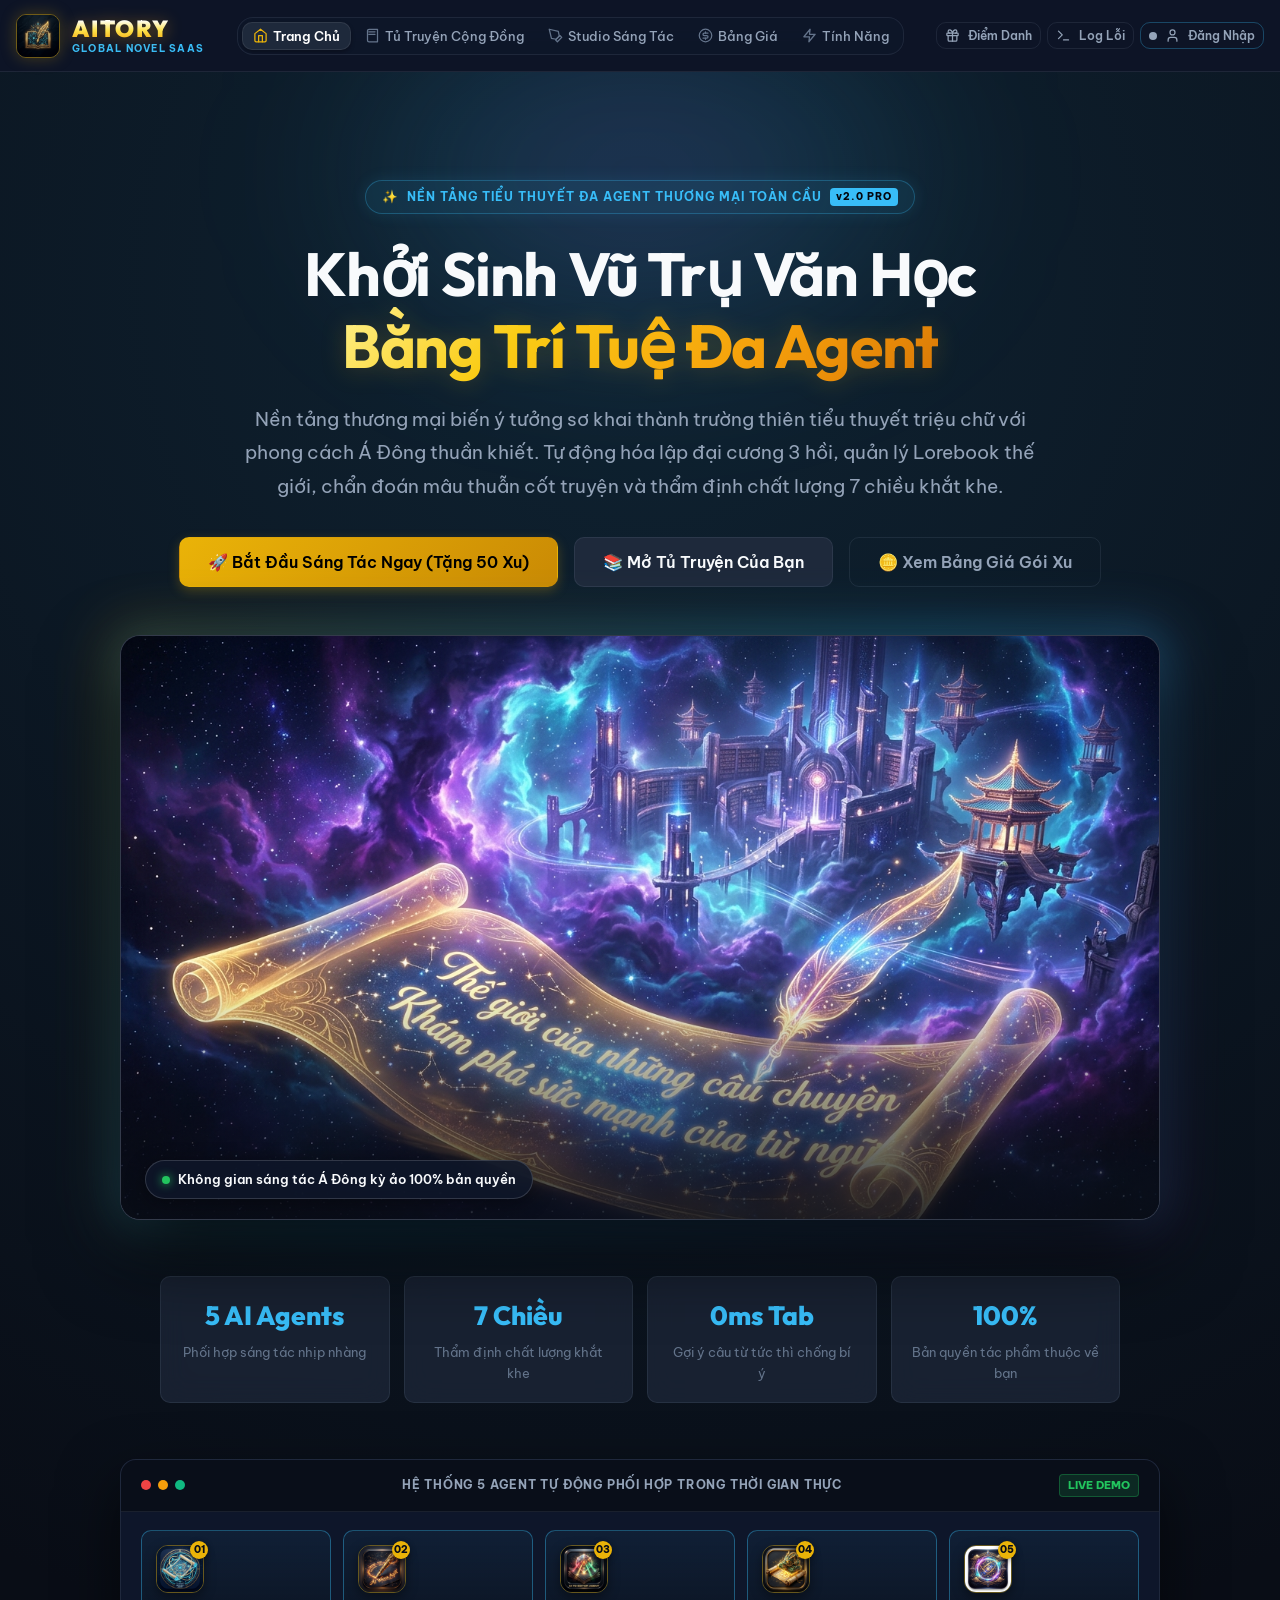
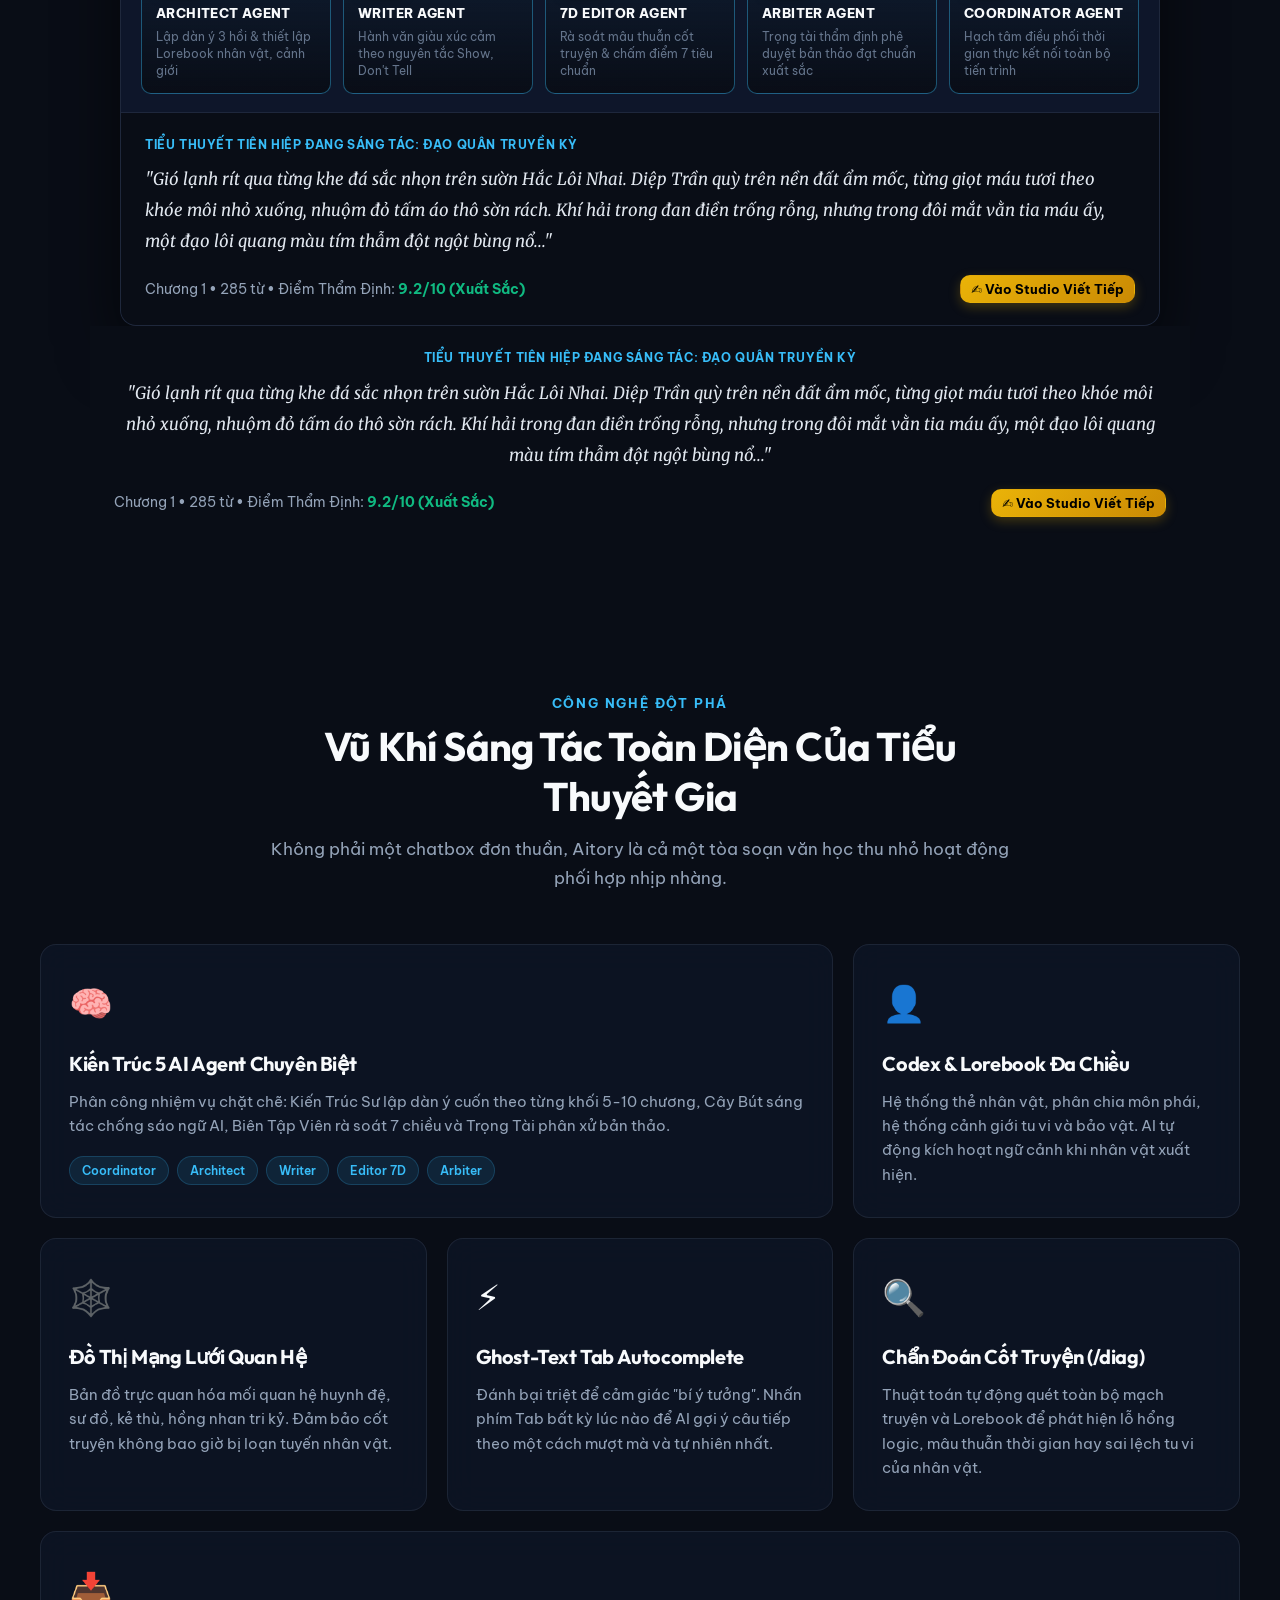
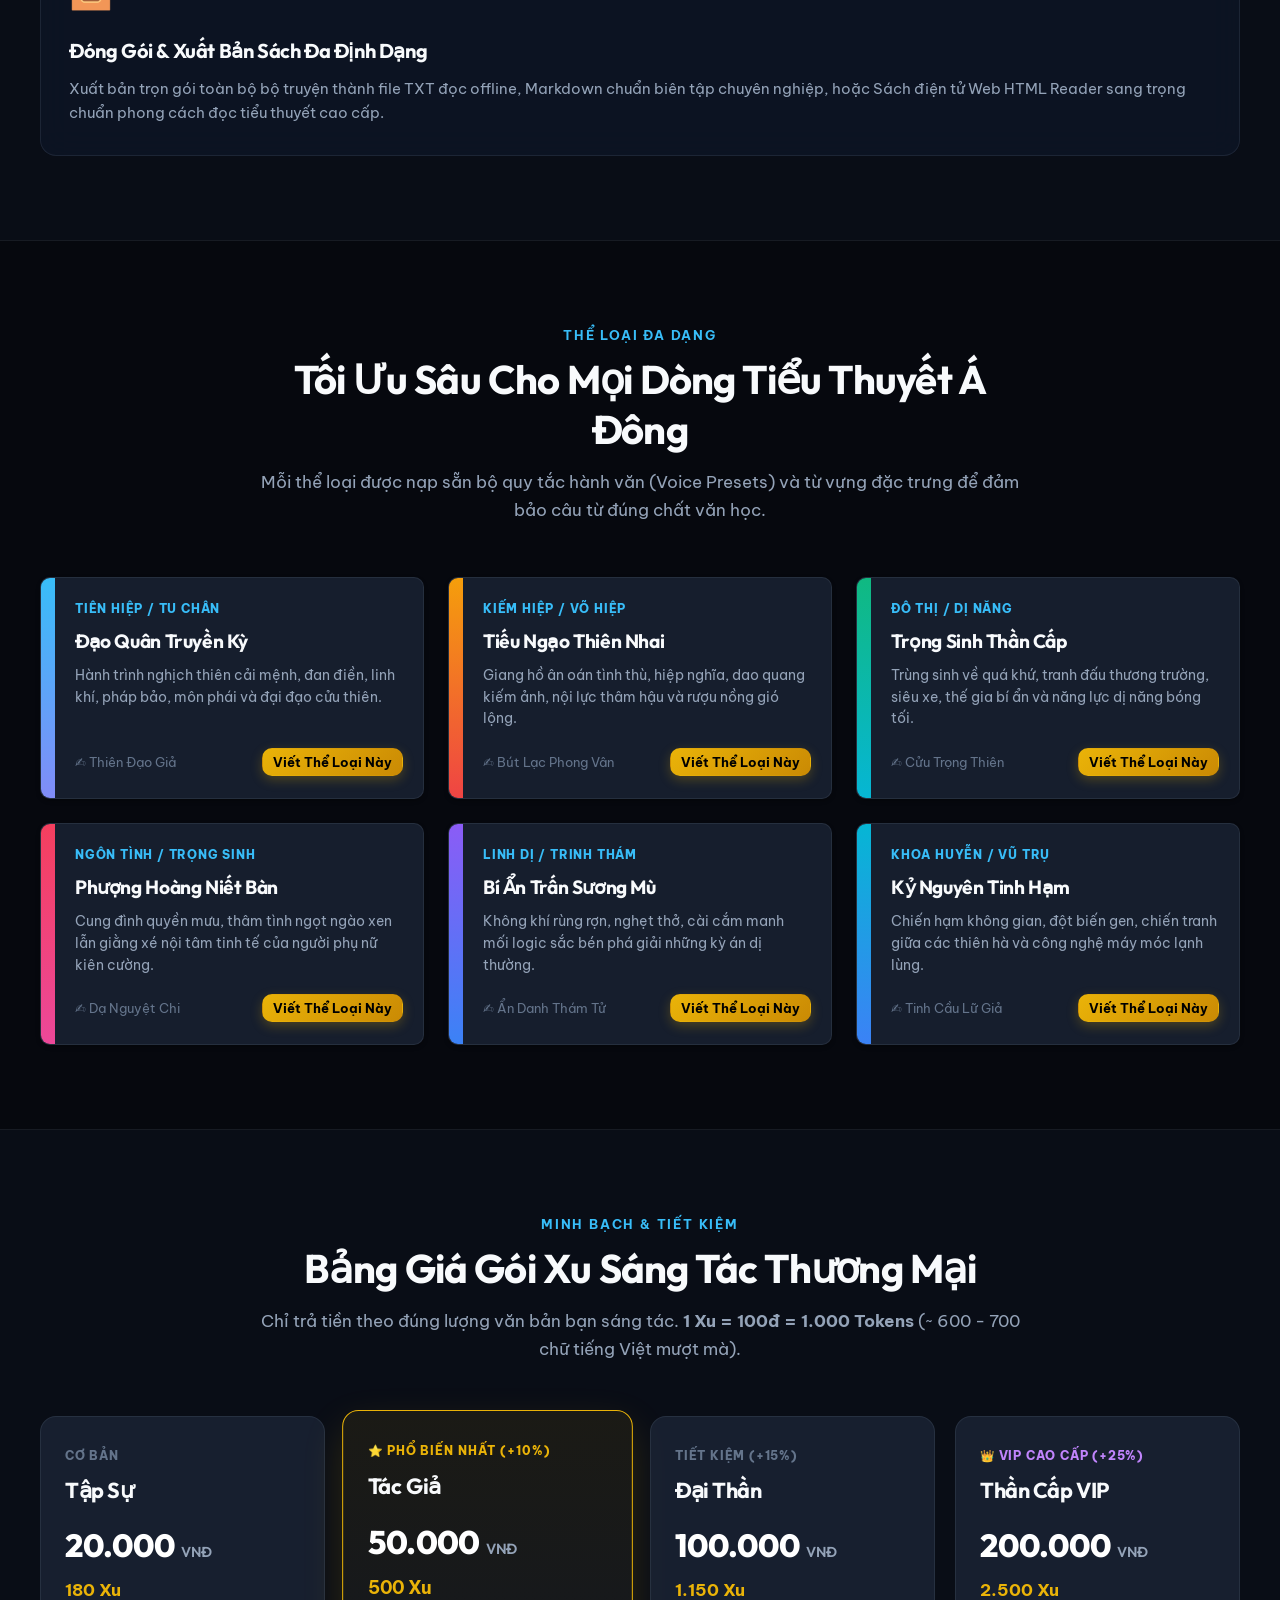
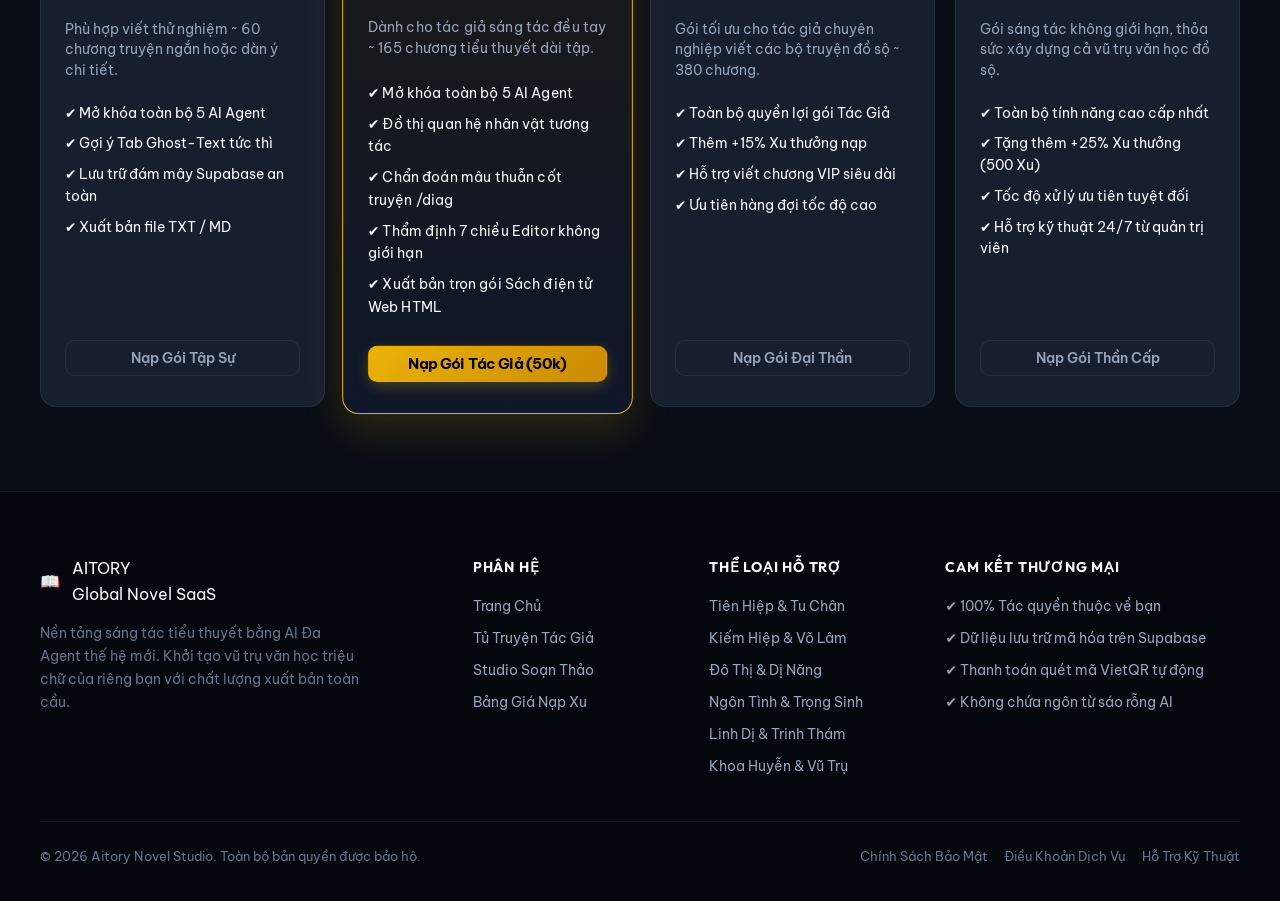
==== commit aa75a4c4: "Optimize full mobile responsive design across all screen sizes" ====
--- a/index.html
+++ b/index.html
@@ -750,13 +750,14 @@
 
     <!-- Studio Top Bar for Quick Navigation -->
     <div class="studio-sub-header">
-      <div style="display:flex; align-items:center; gap:12px;">
-        <button class="btn btn-sm btn-outline" id="btnStudioBackToHome">← Về Trang Chủ</button>
+      <div class="studio-sub-header-left">
+        <button class="btn btn-sm btn-outline" id="btnStudioBackToHome">← Trang Chủ</button>
         <button class="btn btn-sm btn-secondary" id="btnStudioOpenLibrary">📚 Tủ Truyện</button>
-        <span style="color:var(--text-muted); font-size:0.85rem;">|</span>
-        <span style="font-weight:600; font-size:0.9rem;" id="studioTopBarTitle">Đang viết tác phẩm...</span>
-      </div>
-      <div style="display:flex; align-items:center; gap:8px;">
+        <button class="btn btn-sm btn-outline btn-mobile-drawer" id="btnToggleLeftDrawer" title="Xem Mục lục chương & Lorebook">📑 Mục Lục</button>
+        <span class="desktop-only-divider" style="color:var(--text-muted); font-size:0.85rem;">|</span>
+        <span class="studio-active-title" id="studioTopBarTitle">Đang viết tác phẩm...</span>
+      </div>
+      <div class="studio-sub-header-right">
         <!-- /diag Story Diagnostics -->
         <button class="btn btn-sm btn-outline" id="btnStudioDiag" title="Chẩn đoán mâu thuẫn cốt truyện /diag">
           🔍 /diag
@@ -765,6 +766,7 @@
         <button class="btn btn-sm btn-outline" id="btnStudioExport" title="Xuất bản tiểu thuyết TXT / EPUB / HTML">
           📥 Xuất Bản
         </button>
+        <button class="btn btn-sm btn-primary btn-mobile-drawer" id="btnToggleRightDrawer" title="Mở bảng điều khiển AI">🤖 AI Agent</button>
       </div>
     </div>
 
@@ -772,7 +774,11 @@
     <main class="studio-layout" id="studioLayout">
 
     <!-- Column 1: Left Navigator Sidebar -->
-    <aside class="studio-sidebar-left">
+    <aside class="studio-sidebar-left" id="studioSidebarLeft">
+      <div class="drawer-mobile-header">
+        <span>📑 MỤC LỤC & LOREBOOK</span>
+        <button class="btn-drawer-close" id="btnCloseLeftDrawer" title="Đóng danh sách">✕</button>
+      </div>
       <div class="sidebar-tabs">
         <button class="sidebar-tab-btn active" data-tab="paneChapters">📑 Chương Hồi</button>
         <button class="sidebar-tab-btn" data-tab="paneLorebook">👤 Lorebook</button>
@@ -896,7 +902,11 @@
     </section>
 
     <!-- Column 3: Right Multi-Agent Studio & 7D Evaluation -->
-    <aside class="studio-sidebar-right">
+    <aside class="studio-sidebar-right" id="studioSidebarRight">
+      <div class="drawer-mobile-header">
+        <span>🤖 TRỢ LÝ AI & THẨM ĐỊNH</span>
+        <button class="btn-drawer-close" id="btnCloseRightDrawer" title="Đóng bảng điều khiển AI">✕</button>
+      </div>
       <div class="sidebar-tabs">
         <button class="sidebar-tab-btn active" data-tab="paneActivity">🤖 Đa Agent</button>
         <button class="sidebar-tab-btn" data-tab="pane7D">⚖️ Thẩm Định 7D</button>
@@ -967,6 +977,9 @@
         </div>
       </div>
     </aside>
+
+    <!-- Backdrop overlay for mobile drawers -->
+    <div class="studio-drawer-backdrop" id="studioDrawerBackdrop"></div>
 
   </main>
   </section>
@@ -1570,7 +1583,33 @@
         <button class="btn btn-outline modal-close">Đóng</button>
       </div>
     </div>
-  </div>
+  <!-- ============================================================================== -->
+  <!-- MOBILE BOTTOM NAVIGATION BAR (Hiển thị cố định trên điện thoại màn hình <= 768px) -->
+  <!-- ============================================================================== -->
+  <nav class="mobile-bottom-nav" id="mobileBottomNav" aria-label="Điều hướng di động">
+    <button class="mobile-nav-item active" data-view="home" id="mobNavHome">
+      <svg class="mob-nav-icon" width="20" height="20" viewBox="0 0 24 24" fill="none" stroke="currentColor" stroke-width="2" stroke-linecap="round" stroke-linejoin="round"><path d="m3 9 9-7 9 7v11a2 2 0 0 1-2 2H5a2 2 0 0 1-2-2z"/><polyline points="9 22 9 12 15 12 15 22"/></svg>
+      <span class="mob-nav-label">Trang Chủ</span>
+    </button>
+    <button class="mobile-nav-item" data-view="library" id="mobNavLibrary">
+      <svg class="mob-nav-icon" width="20" height="20" viewBox="0 0 24 24" fill="none" stroke="currentColor" stroke-width="2" stroke-linecap="round" stroke-linejoin="round"><path d="M4 19.5v-15A2.5 2.5 0 0 1 6.5 2H20v20H6.5a2.5 2.5 0 0 1-2.5-2.5Z"/><path d="M6 6h10"/><path d="M6 10h10"/></svg>
+      <span class="mob-nav-label">Tủ Truyện</span>
+    </button>
+    <button class="mobile-nav-item mob-nav-studio-btn" data-view="studio" id="mobNavStudio">
+      <div class="mob-studio-icon-glow">
+        <svg class="mob-nav-icon" width="22" height="22" viewBox="0 0 24 24" fill="none" stroke="currentColor" stroke-width="2.2" stroke-linecap="round" stroke-linejoin="round"><path d="M12 19l7-7 3 3-7 7-3-3z"/><path d="M18 13l-1.5-7.5L2 2l3.5 14.5L13 18l5-5z"/></svg>
+      </div>
+      <span class="mob-nav-label">Studio</span>
+    </button>
+    <button class="mobile-nav-item" data-view="pricing" id="mobNavPricing">
+      <svg class="mob-nav-icon" width="20" height="20" viewBox="0 0 24 24" fill="none" stroke="currentColor" stroke-width="2" stroke-linecap="round" stroke-linejoin="round"><circle cx="12" cy="12" r="10"/><path d="M16 8h-6a2 2 0 1 0 0 4h4a2 2 0 1 1 0 4H8"/><path d="M12 6v2m0 8v2"/></svg>
+      <span class="mob-nav-label">Bảng Giá</span>
+    </button>
+    <button class="mobile-nav-item" data-view="account" id="mobNavAccount">
+      <svg class="mob-nav-icon" width="20" height="20" viewBox="0 0 24 24" fill="none" stroke="currentColor" stroke-width="2" stroke-linecap="round" stroke-linejoin="round"><path d="M19 21v-2a4 4 0 0 0-4-4H9a4 4 0 0 0-4 4v2"/><circle cx="12" cy="7" r="4"/></svg>
+      <span class="mob-nav-label" id="mobNavAccountLabel">Tài Khoản</span>
+    </button>
+  </nav>
 
   <!-- Toast Notification Container -->
   <div class="toast-container" id="toastContainer"></div>
--- a/styles/main.css
+++ b/styles/main.css
@@ -2000,31 +2000,189 @@
   }
 }
 
-/* 768px and below: Hide nav text, icon-only nav */
+/* ==============================================================================
+   COMPREHENSIVE MOBILE RESPONSIVE DESIGN SYSTEM
+   Supporting 320px (iPhone SE) -> 430px (Pro Max) -> 768px (Tablets)
+   ============================================================================== */
+
+/* Base Viewport & Touch Protection */
+html, body {
+  max-width: 100vw;
+  overflow-x: hidden;
+}
+
+/* Ensure minimum touch target size (44px) for mobile usability */
+@media (pointer: coarse) {
+  button, .btn, .nav-tab-btn, .mobile-nav-item, input, select, textarea {
+    min-height: 42px;
+  }
+}
+
+/* Prevent iOS auto-zoom on input focus by maintaining font-size >= 16px */
 @media (max-width: 768px) {
-  .nav-tab-btn span {
-    display: none;
-  }
-
-  .nav-tab-btn {
-    padding: 8px;
-    gap: 0;
-  }
-
-  .nav-tab-btn .nav-svg {
-    width: 18px;
-    height: 18px;
+  input[type="text"],
+  input[type="password"],
+  input[type="email"],
+  input[type="number"],
+  select,
+  textarea {
+    font-size: 16px !important;
+  }
+}
+
+/* ------------------------------------------------------------------------------
+   Mobile Bottom Navigation Bar
+   ------------------------------------------------------------------------------ */
+.mobile-bottom-nav {
+  display: none;
+  position: fixed;
+  bottom: 0;
+  left: 0;
+  right: 0;
+  height: 64px;
+  background: rgba(9, 13, 22, 0.94);
+  backdrop-filter: blur(20px);
+  -webkit-backdrop-filter: blur(20px);
+  border-top: 1px solid var(--border-subtle);
+  z-index: 1050;
+  padding: 0 8px;
+  padding-bottom: env(safe-area-inset-bottom, 0px);
+  justify-content: space-around;
+  align-items: center;
+  box-shadow: 0 -8px 24px rgba(0, 0, 0, 0.6);
+}
+
+.mobile-nav-item {
+  flex: 1;
+  display: flex;
+  flex-direction: column;
+  align-items: center;
+  justify-content: center;
+  background: transparent;
+  border: none;
+  color: var(--text-dim);
+  padding: 6px 0;
+  gap: 3px;
+  cursor: pointer;
+  transition: all 0.2s ease;
+  text-decoration: none;
+  -webkit-tap-highlight-color: transparent;
+}
+
+.mobile-nav-item:hover,
+.mobile-nav-item:active {
+  color: var(--text-main);
+}
+
+.mobile-nav-item.active {
+  color: var(--accent-gold);
+}
+
+.mobile-nav-item.active .mob-nav-icon {
+  stroke: var(--accent-gold);
+  transform: scale(1.1);
+}
+
+.mob-nav-icon {
+  transition: transform 0.2s ease, stroke 0.2s ease;
+}
+
+.mob-nav-label {
+  font-size: 0.68rem;
+  font-weight: 600;
+  letter-spacing: -0.01em;
+}
+
+/* Elevated Studio Center Button in Mobile Nav */
+.mob-nav-studio-btn .mob-studio-icon-glow {
+  width: 40px;
+  height: 40px;
+  border-radius: 50%;
+  background: linear-gradient(135deg, var(--accent-gold), #f59e0b);
+  display: flex;
+  align-items: center;
+  justify-content: center;
+  color: #050811;
+  box-shadow: 0 0 16px rgba(234, 179, 8, 0.45);
+  margin-top: -16px;
+  border: 2px solid var(--bg-primary);
+  transition: transform 0.2s ease, box-shadow 0.2s ease;
+}
+
+.mobile-nav-item.active.mob-nav-studio-btn .mob-studio-icon-glow {
+  transform: scale(1.1);
+  box-shadow: 0 0 22px rgba(234, 179, 8, 0.7);
+}
+
+/* ------------------------------------------------------------------------------
+   Breakpoints: 992px and below (Tablets & Landscape Mobile)
+   ------------------------------------------------------------------------------ */
+@media (max-width: 992px) {
+  .home-pricing-grid {
+    grid-template-columns: repeat(2, 1fr);
+  }
+
+  .agents-grid {
+    grid-template-columns: repeat(2, 1fr);
+  }
+
+  .books-grid {
+    grid-template-columns: repeat(2, 1fr);
+  }
+
+  .full-library-grid {
+    grid-template-columns: repeat(2, 1fr);
+  }
+
+  .author-banner-content {
+    flex-wrap: wrap;
+  }
+
+  .author-banner-actions {
+    width: 100%;
+    flex-direction: row;
+    flex-wrap: wrap;
+    justify-content: flex-start;
+  }
+
+  .author-stats-grid {
+    grid-template-columns: repeat(3, 1fr);
+  }
+}
+
+/* ------------------------------------------------------------------------------
+   Breakpoints: 768px and below (Smartphones Standard & Portrait)
+   ------------------------------------------------------------------------------ */
+@media (max-width: 768px) {
+  /* Show mobile bottom nav and add bottom padding to views */
+  .mobile-bottom-nav {
+    display: flex;
+  }
+
+  .app-view {
+    padding-bottom: calc(76px + env(safe-area-inset-bottom, 0px));
+  }
+
+  /* Header adjustments: Hide desktop nav row */
+  .app-header {
+    height: 60px;
+    min-height: 60px;
+    padding: 0;
+  }
+
+  .header-container {
+    height: 100%;
+    padding: 0 14px;
+    display: flex;
+    justify-content: space-between;
+    align-items: center;
+    gap: 8px;
   }
 
   .app-nav-menu {
-    gap: 2px;
-    padding: 3px;
-    justify-content: center;
-  }
-}
-
-/* 640px and below: Compact everything */
-@media (max-width: 640px) {
+    display: none !important;
+  }
+
   .logo-title {
     font-size: 1.15rem;
   }
@@ -2036,26 +2194,366 @@
   .brand-logo-img {
     width: 36px;
     height: 36px;
+    border-radius: 8px;
+  }
+
+  .header-actions {
+    gap: 6px;
+  }
+
+  .header-tool-btn span {
+    display: none;
+  }
+
+  .header-tool-btn {
+    padding: 6px 8px;
+  }
+
+  .coin-badge {
+    padding: 3px 8px;
+  }
+
+  .coin-badge-img {
+    width: 18px;
+    height: 18px;
+  }
+
+  .coin-balance-text {
+    font-size: 0.82rem;
+  }
+
+  .coin-plus-tag {
+    font-size: 0.68rem;
+    padding: 1px 4px;
+  }
+
+  .cloud-account-btn {
+    padding: 6px 10px;
+    max-width: 130px;
+  }
+
+  .cloud-account-btn span#accountBtnText {
+    max-width: 70px;
+    overflow: hidden;
+    text-overflow: ellipsis;
+    white-space: nowrap;
+    font-size: 0.8rem;
+  }
+
+  /* Landing Page Hero */
+  .home-hero {
+    padding: 30px 14px 40px;
+  }
+
+  .hero-pill-badge {
+    font-size: 0.72rem;
+    padding: 4px 10px;
+    flex-wrap: wrap;
+    justify-content: center;
+    text-align: center;
+  }
+
+  .hero-title {
+    font-size: clamp(1.8rem, 7vw, 2.4rem);
+    line-height: 1.25;
+    margin-bottom: 16px;
+  }
+
+  .hero-subtitle {
+    font-size: 0.95rem;
+    line-height: 1.6;
+    margin-bottom: 24px;
   }
 
   .hero-actions-row {
     flex-direction: column;
     align-items: stretch;
+    gap: 12px;
   }
 
   .hero-actions-row .btn {
     width: 100%;
+    justify-content: center;
+    padding: 12px 16px;
+    font-size: 0.92rem;
+  }
+
+  .hero-artwork-showcase {
+    margin-bottom: 30px;
   }
 
   .artwork-floating-tag {
-    bottom: 12px;
-    left: 12px;
+    bottom: 10px;
+    left: 10px;
+    right: 10px;
     font-size: 0.72rem;
-    padding: 6px 12px;
+    padding: 6px 10px;
+    justify-content: center;
   }
 
   .hero-stats-bar {
     grid-template-columns: repeat(2, 1fr);
-  }
-}
-
+    gap: 12px;
+    padding: 14px;
+  }
+
+  .stat-number {
+    font-size: 1.4rem;
+  }
+
+  .stat-label {
+    font-size: 0.75rem;
+  }
+
+  /* Feature Grids */
+  .agents-grid,
+  .books-grid,
+  .home-pricing-grid {
+    grid-template-columns: 1fr;
+    gap: 16px;
+  }
+
+  .section-container {
+    padding: 0 14px;
+  }
+
+  .section-title {
+    font-size: 1.6rem;
+  }
+
+  .section-subtitle {
+    font-size: 0.9rem;
+  }
+
+  /* Library View */
+  .library-view-container {
+    padding: 16px 14px;
+  }
+
+  .library-header-bar {
+    flex-direction: column;
+    align-items: stretch;
+    gap: 14px;
+  }
+
+  .library-header-actions {
+    display: flex;
+    flex-direction: column;
+    gap: 8px;
+    width: 100%;
+  }
+
+  .library-header-actions .btn {
+    width: 100%;
+    justify-content: center;
+  }
+
+  .library-filter-bar {
+    flex-direction: column;
+    align-items: stretch;
+    gap: 10px;
+  }
+
+  .library-filter-bar input.form-input {
+    max-width: 100% !important;
+    width: 100%;
+  }
+
+  .library-filter-bar > div {
+    overflow-x: auto;
+    white-space: nowrap;
+    padding-bottom: 6px;
+    -webkit-overflow-scrolling: touch;
+    scrollbar-width: none;
+  }
+
+  .library-filter-bar > div::-webkit-scrollbar {
+    display: none;
+  }
+
+  .full-library-grid {
+    grid-template-columns: 1fr;
+    gap: 14px;
+  }
+
+  /* Author Profile View */
+  .author-banner-content {
+    flex-direction: column;
+    align-items: center;
+    text-align: center;
+    gap: 16px;
+  }
+
+  .author-avatar-wrapper {
+    margin: 0 auto;
+  }
+
+  .author-info-main {
+    text-align: center;
+  }
+
+  .author-info-main > div:first-child {
+    justify-content: center;
+  }
+
+  .author-meta-row {
+    justify-content: center;
+    flex-wrap: wrap;
+    font-size: 0.8rem;
+  }
+
+  .author-banner-actions {
+    flex-direction: column;
+    width: 100%;
+    gap: 8px;
+  }
+
+  .author-banner-actions .btn {
+    width: 100%;
+    justify-content: center;
+  }
+
+  .author-stats-grid {
+    grid-template-columns: repeat(2, 1fr);
+    gap: 10px;
+  }
+
+  .author-stories-header {
+    flex-direction: column;
+    align-items: stretch;
+    gap: 12px;
+  }
+
+  .author-stories-header .btn {
+    width: 100%;
+    justify-content: center;
+  }
+
+  /* Modals Responsiveness */
+  .modal-box,
+  .modal-dialog {
+    width: 95vw !important;
+    max-width: 95vw !important;
+    max-height: 92vh !important;
+    margin: 16px auto !important;
+    padding: 14px !important;
+  }
+
+  .modal-header {
+    padding: 12px 14px !important;
+  }
+
+  .modal-body {
+    padding: 14px !important;
+  }
+
+  .modal-footer {
+    padding: 12px 14px !important;
+    flex-wrap: wrap;
+    gap: 8px;
+  }
+
+  .modal-footer .btn {
+    flex: 1;
+    min-width: 120px;
+    justify-content: center;
+  }
+
+  /* VietQR Modal */
+  .package-grid {
+    grid-template-columns: repeat(2, 1fr) !important;
+    gap: 8px !important;
+  }
+
+  .package-card {
+    padding: 10px !important;
+  }
+
+  .vietqr-card {
+    flex-direction: column !important;
+    align-items: center !important;
+    gap: 14px !important;
+  }
+
+  .vietqr-img-wrapper {
+    width: 190px !important;
+    height: 190px !important;
+    margin: 0 auto;
+  }
+
+  .vietqr-info-list {
+    width: 100%;
+  }
+
+  /* Novel Reader Modal */
+  #novelReaderModal .modal-header {
+    flex-direction: column;
+    align-items: stretch;
+    gap: 10px;
+  }
+
+  #novelReaderModal .modal-body {
+    padding: 16px 14px !important;
+  }
+
+  #novelReaderModal .novel-reader-prose {
+    font-size: 1rem !important;
+    line-height: 1.8 !important;
+    padding: 0 4px;
+  }
+
+  #readerChapterSelect {
+    min-width: 160px !important;
+    max-width: 100%;
+  }
+
+  /* Global Footer */
+  .footer-top {
+    flex-direction: column;
+    gap: 28px;
+  }
+
+  .footer-bottom {
+    flex-direction: column;
+    gap: 14px;
+    text-align: center;
+  }
+
+  .footer-bottom > div {
+    justify-content: center;
+  }
+}
+
+/* ------------------------------------------------------------------------------
+   Breakpoints: 480px and below (Small Screens: iPhone SE, Galaxy A-series)
+   ------------------------------------------------------------------------------ */
+@media (max-width: 480px) {
+  .logo-title {
+    font-size: 1.05rem;
+  }
+
+  .hero-title {
+    font-size: 1.75rem;
+  }
+
+  .hero-stats-bar {
+    grid-template-columns: 1fr;
+    text-align: center;
+  }
+
+  .author-stats-grid {
+    grid-template-columns: 1fr;
+  }
+
+  .package-grid {
+    grid-template-columns: 1fr !important;
+  }
+
+  .toast-container {
+    left: 12px;
+    right: 12px;
+    bottom: 74px;
+  }
+}
+
+
--- a/styles/editor.css
+++ b/styles/editor.css
@@ -561,3 +561,204 @@
 /* Keyframe animations */
 @keyframes fadeIn { from { opacity: 0; } to { opacity: 1; } }
 @keyframes popIn { from { transform: scale(0.9); opacity: 0; } to { transform: scale(1); opacity: 1; } }
+
+/* ==============================================================================
+   STUDIO MOBILE RESPONSIVE SYSTEM (DRAWER MODE & TOUCH OPTIMIZATIONS)
+   ============================================================================== */
+
+.btn-mobile-drawer {
+  display: none;
+}
+
+.drawer-mobile-header {
+  display: none;
+}
+
+.studio-drawer-backdrop {
+  display: none;
+  position: fixed;
+  inset: 0;
+  background: rgba(0, 0, 0, 0.75);
+  backdrop-filter: blur(4px);
+  -webkit-backdrop-filter: blur(4px);
+  z-index: 1190;
+  opacity: 0;
+  pointer-events: none;
+  transition: opacity 0.25s ease;
+}
+
+.studio-drawer-backdrop.active {
+  display: block;
+  opacity: 1;
+  pointer-events: auto;
+}
+
+.studio-sub-header {
+  display: flex;
+  justify-content: space-between;
+  align-items: center;
+  padding: 8px 16px;
+  background: var(--bg-secondary);
+  border-bottom: 1px solid var(--border-subtle);
+}
+
+.studio-sub-header-left,
+.studio-sub-header-right {
+  display: flex;
+  align-items: center;
+  gap: 8px;
+}
+
+@media (max-width: 992px) {
+  .btn-mobile-drawer {
+    display: inline-flex;
+    align-items: center;
+    gap: 4px;
+  }
+
+  .drawer-mobile-header {
+    display: flex;
+    justify-content: space-between;
+    align-items: center;
+    padding: 14px 16px;
+    background: rgba(0, 0, 0, 0.45);
+    border-bottom: 1px solid var(--border-subtle);
+    font-size: 0.85rem;
+    font-weight: 700;
+    color: var(--accent-gold);
+  }
+
+  .btn-drawer-close {
+    background: rgba(255, 255, 255, 0.08);
+    border: 1px solid var(--border-subtle);
+    color: var(--text-main);
+    font-size: 1.1rem;
+    width: 32px;
+    height: 32px;
+    border-radius: 50%;
+    display: flex;
+    align-items: center;
+    justify-content: center;
+    cursor: pointer;
+    transition: background 0.2s;
+  }
+
+  .btn-drawer-close:active {
+    background: rgba(239, 68, 68, 0.3);
+  }
+
+  .studio-layout {
+    display: block !important;
+    position: relative;
+    height: calc(100vh - 120px) !important;
+    overflow: hidden;
+  }
+
+  /* Left Drawer: Chapters / Lorebook */
+  .studio-sidebar-left {
+    position: fixed !important;
+    top: 0;
+    bottom: 0;
+    left: 0;
+    width: 86vw;
+    max-width: 340px;
+    height: 100vh;
+    z-index: 1200;
+    transform: translateX(-105%);
+    transition: transform 0.28s cubic-bezier(0.4, 0, 0.2, 1);
+    box-shadow: 6px 0 32px rgba(0, 0, 0, 0.85);
+  }
+
+  .studio-sidebar-left.drawer-open {
+    transform: translateX(0);
+  }
+
+  /* Right Drawer: AI Agents & 7D */
+  .studio-sidebar-right {
+    position: fixed !important;
+    top: 0;
+    bottom: 0;
+    right: 0;
+    width: 88vw;
+    max-width: 360px;
+    height: 100vh;
+    z-index: 1200;
+    transform: translateX(105%);
+    transition: transform 0.28s cubic-bezier(0.4, 0, 0.2, 1);
+    box-shadow: -6px 0 32px rgba(0, 0, 0, 0.85);
+  }
+
+  .studio-sidebar-right.drawer-open {
+    transform: translateX(0);
+  }
+
+  /* Central Canvas */
+  .studio-canvas {
+    height: 100%;
+    display: flex;
+    flex-direction: column;
+  }
+
+  .canvas-header {
+    padding: 8px 12px;
+    flex-wrap: wrap;
+    gap: 8px;
+  }
+
+  .chapter-title-input {
+    width: 100%;
+    font-size: 1.1rem;
+  }
+
+  #btnZenMode {
+    display: none;
+  }
+
+  .canvas-body {
+    padding: 14px 14px 70px;
+  }
+
+  .novel-textarea {
+    font-size: 1.05rem;
+    line-height: 1.75;
+    min-height: 380px;
+  }
+
+  .canvas-statusbar {
+    flex-direction: column;
+    gap: 4px;
+    padding: 8px 12px;
+    font-size: 0.72rem;
+    text-align: center;
+  }
+
+  .statusbar-group {
+    justify-content: center;
+    flex-wrap: wrap;
+    gap: 8px;
+  }
+}
+
+@media (max-width: 768px) {
+  .studio-sub-header {
+    padding: 6px 10px;
+  }
+
+  .desktop-only-divider {
+    display: none;
+  }
+
+  .studio-active-title {
+    max-width: 100px;
+    overflow: hidden;
+    text-overflow: ellipsis;
+    white-space: nowrap;
+    font-size: 0.8rem;
+  }
+
+  #btnStudioDiag span,
+  #btnStudioExport span {
+    display: none;
+  }
+}
+
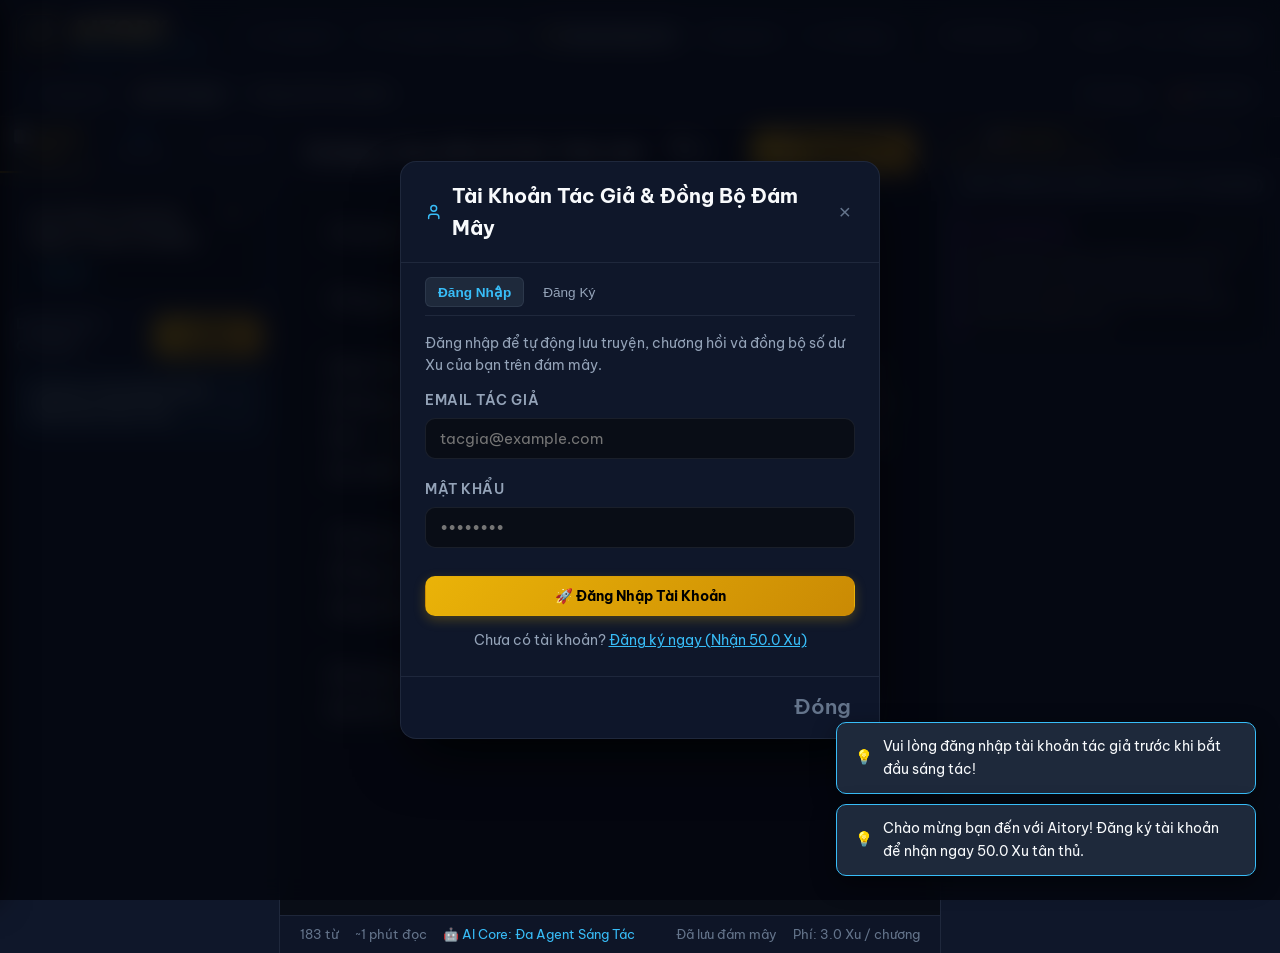
==== commit 193929ae: "feat(mobile): add logo nav drawer with 5 core items, dedicated pages via hash routing, and persisten" ====
--- a/index.html
+++ b/index.html
@@ -46,9 +46,12 @@
   <!-- Global Commercial Navigation Bar -->
   <header class="app-header">
     <div class="header-container">
-      <!-- Brand Logo -->
-      <a class="logo-brand" id="brandHomeLink" title="Về Trang Chủ Aitory" href="#home">
-        <img src="assets/logo.jpg" alt="Aitory Logo" class="brand-logo-img" width="44" height="44">
+      <!-- Brand Logo (Nhấn vào trên mobile để mở Navigation Drawer) -->
+      <a class="logo-brand" id="brandHomeLink" title="Menu Chức Năng Aitory" href="javascript:void(0)">
+        <div class="brand-logo-wrapper">
+          <img src="assets/logo.jpg" alt="Aitory Logo" class="brand-logo-img" width="44" height="44">
+          <span class="mobile-menu-indicator" title="Mở menu">☰</span>
+        </div>
         <div class="brand-text-col">
           <div class="logo-title">AITORY</div>
           <span class="logo-subtitle">GLOBAL NOVEL SAAS</span>
@@ -124,6 +127,48 @@
       </div>
     </div>
   </header>
+
+  <!-- ============================================================================== -->
+  <!-- MOBILE NAVIGATION DRAWER (Mở ra khi chạm vào Logo trên điện thoại) -->
+  <!-- CHỈ chứa đúng 5 chức năng theo yêu cầu người dùng -->
+  <!-- ============================================================================== -->
+  <aside class="mobile-nav-drawer" id="mobileNavDrawer" aria-label="Menu chức năng mobile">
+    <div class="drawer-top-bar">
+      <div class="drawer-brand-identity">
+        <img src="assets/logo.jpg" alt="Aitory Logo" class="drawer-logo-img" width="36" height="36">
+        <div class="drawer-brand-col">
+          <span class="drawer-title">AITORY</span>
+          <span class="drawer-subtitle">NOVEL STUDIO</span>
+        </div>
+      </div>
+      <button class="drawer-close-btn" id="btnCloseNavDrawer" title="Đóng menu">✕</button>
+    </div>
+
+    <!-- 5 Chức Năng Cốt Lõi Duy Nhất -->
+    <nav class="drawer-nav-menu">
+      <button class="drawer-nav-link active" data-view="home" id="drawerBtnHome">
+        <span class="drawer-item-icon">🏠</span>
+        <span class="drawer-item-label">Trang Chủ</span>
+      </button>
+      <button class="drawer-nav-link" data-view="library" id="drawerBtnLibrary">
+        <span class="drawer-item-icon">📄</span>
+        <span class="drawer-item-label">Tủ Truyện Cộng Đồng</span>
+      </button>
+      <button class="drawer-nav-link" data-view="studio" id="drawerBtnStudio">
+        <span class="drawer-item-icon">🖋️</span>
+        <span class="drawer-item-label">Studio Sáng Tác</span>
+      </button>
+      <button class="drawer-nav-link" data-view="pricing" id="drawerBtnPricing">
+        <span class="drawer-item-icon">💲</span>
+        <span class="drawer-item-label">Bảng Giá</span>
+      </button>
+      <button class="drawer-nav-link" data-view="features" id="drawerBtnFeatures">
+        <span class="drawer-item-icon">⚡</span>
+        <span class="drawer-item-label">Tính Năng</span>
+      </button>
+    </nav>
+  </aside>
+  <div class="drawer-backdrop-overlay" id="mobileNavBackdrop"></div>
 
   <!-- ============================================================================== -->
   <!-- 1. VIEW HOME: GLOBAL COMMERCIAL NOVEL LANDING PAGE -->
@@ -1583,33 +1628,7 @@
         <button class="btn btn-outline modal-close">Đóng</button>
       </div>
     </div>
-  <!-- ============================================================================== -->
-  <!-- MOBILE BOTTOM NAVIGATION BAR (Hiển thị cố định trên điện thoại màn hình <= 768px) -->
-  <!-- ============================================================================== -->
-  <nav class="mobile-bottom-nav" id="mobileBottomNav" aria-label="Điều hướng di động">
-    <button class="mobile-nav-item active" data-view="home" id="mobNavHome">
-      <svg class="mob-nav-icon" width="20" height="20" viewBox="0 0 24 24" fill="none" stroke="currentColor" stroke-width="2" stroke-linecap="round" stroke-linejoin="round"><path d="m3 9 9-7 9 7v11a2 2 0 0 1-2 2H5a2 2 0 0 1-2-2z"/><polyline points="9 22 9 12 15 12 15 22"/></svg>
-      <span class="mob-nav-label">Trang Chủ</span>
-    </button>
-    <button class="mobile-nav-item" data-view="library" id="mobNavLibrary">
-      <svg class="mob-nav-icon" width="20" height="20" viewBox="0 0 24 24" fill="none" stroke="currentColor" stroke-width="2" stroke-linecap="round" stroke-linejoin="round"><path d="M4 19.5v-15A2.5 2.5 0 0 1 6.5 2H20v20H6.5a2.5 2.5 0 0 1-2.5-2.5Z"/><path d="M6 6h10"/><path d="M6 10h10"/></svg>
-      <span class="mob-nav-label">Tủ Truyện</span>
-    </button>
-    <button class="mobile-nav-item mob-nav-studio-btn" data-view="studio" id="mobNavStudio">
-      <div class="mob-studio-icon-glow">
-        <svg class="mob-nav-icon" width="22" height="22" viewBox="0 0 24 24" fill="none" stroke="currentColor" stroke-width="2.2" stroke-linecap="round" stroke-linejoin="round"><path d="M12 19l7-7 3 3-7 7-3-3z"/><path d="M18 13l-1.5-7.5L2 2l3.5 14.5L13 18l5-5z"/></svg>
-      </div>
-      <span class="mob-nav-label">Studio</span>
-    </button>
-    <button class="mobile-nav-item" data-view="pricing" id="mobNavPricing">
-      <svg class="mob-nav-icon" width="20" height="20" viewBox="0 0 24 24" fill="none" stroke="currentColor" stroke-width="2" stroke-linecap="round" stroke-linejoin="round"><circle cx="12" cy="12" r="10"/><path d="M16 8h-6a2 2 0 1 0 0 4h4a2 2 0 1 1 0 4H8"/><path d="M12 6v2m0 8v2"/></svg>
-      <span class="mob-nav-label">Bảng Giá</span>
-    </button>
-    <button class="mobile-nav-item" data-view="account" id="mobNavAccount">
-      <svg class="mob-nav-icon" width="20" height="20" viewBox="0 0 24 24" fill="none" stroke="currentColor" stroke-width="2" stroke-linecap="round" stroke-linejoin="round"><path d="M19 21v-2a4 4 0 0 0-4-4H9a4 4 0 0 0-4 4v2"/><circle cx="12" cy="7" r="4"/></svg>
-      <span class="mob-nav-label" id="mobNavAccountLabel">Tài Khoản</span>
-    </button>
-  </nav>
+  </div>
 
   <!-- Toast Notification Container -->
   <div class="toast-container" id="toastContainer"></div>
--- a/styles/main.css
+++ b/styles/main.css
@@ -2031,87 +2031,179 @@
 }
 
 /* ------------------------------------------------------------------------------
-   Mobile Bottom Navigation Bar
+   Mobile Navigation Drawer (Kéo ra khi bấm Logo trên điện thoại)
+   CHỈ chứa đúng 5 chức năng theo ảnh người dùng cung cấp
    ------------------------------------------------------------------------------ */
-.mobile-bottom-nav {
+.brand-logo-wrapper {
+  position: relative;
+  display: inline-flex;
+  align-items: center;
+}
+
+.mobile-menu-indicator {
   display: none;
+  position: absolute;
+  bottom: -4px;
+  right: -6px;
+  background: var(--accent-gold);
+  color: #070a12;
+  font-size: 0.72rem;
+  font-weight: 900;
+  line-height: 1;
+  padding: 2px 4px;
+  border-radius: 4px;
+  box-shadow: 0 0 8px rgba(234, 179, 8, 0.6);
+  border: 1px solid #070a12;
+}
+
+.mobile-nav-drawer {
   position: fixed;
+  top: 0;
+  left: 0;
   bottom: 0;
-  left: 0;
-  right: 0;
-  height: 64px;
-  background: rgba(9, 13, 22, 0.94);
-  backdrop-filter: blur(20px);
-  -webkit-backdrop-filter: blur(20px);
-  border-top: 1px solid var(--border-subtle);
-  z-index: 1050;
-  padding: 0 8px;
-  padding-bottom: env(safe-area-inset-bottom, 0px);
-  justify-content: space-around;
-  align-items: center;
-  box-shadow: 0 -8px 24px rgba(0, 0, 0, 0.6);
-}
-
-.mobile-nav-item {
-  flex: 1;
+  width: 270px;
+  max-width: 82vw;
+  background: rgba(10, 15, 28, 0.98);
+  backdrop-filter: blur(24px);
+  -webkit-backdrop-filter: blur(24px);
+  border-right: 1px solid rgba(234, 179, 8, 0.35);
+  box-shadow: 8px 0 32px rgba(0, 0, 0, 0.85);
+  z-index: 2200;
+  transform: translateX(-105%);
+  transition: transform 0.28s cubic-bezier(0.4, 0, 0.2, 1);
   display: flex;
   flex-direction: column;
+  padding: 18px 14px;
+}
+
+.mobile-nav-drawer.open {
+  transform: translateX(0);
+}
+
+.drawer-backdrop-overlay {
+  position: fixed;
+  inset: 0;
+  background: rgba(0, 0, 0, 0.7);
+  backdrop-filter: blur(4px);
+  -webkit-backdrop-filter: blur(4px);
+  z-index: 2150;
+  opacity: 0;
+  pointer-events: none;
+  transition: opacity 0.25s ease;
+}
+
+.drawer-backdrop-overlay.active {
+  opacity: 1;
+  pointer-events: auto;
+}
+
+.drawer-top-bar {
+  display: flex;
+  align-items: center;
+  justify-content: space-between;
+  padding-bottom: 14px;
+  border-bottom: 1px solid var(--border-subtle);
+  margin-bottom: 16px;
+}
+
+.drawer-brand-identity {
+  display: flex;
+  align-items: center;
+  gap: 10px;
+}
+
+.drawer-logo-img {
+  width: 36px;
+  height: 36px;
+  border-radius: 8px;
+  border: 1px solid var(--accent-gold);
+}
+
+.drawer-brand-col {
+  display: flex;
+  flex-direction: column;
+}
+
+.drawer-title {
+  font-family: var(--font-title);
+  font-weight: 800;
+  font-size: 1.15rem;
+  letter-spacing: 0.05em;
+  color: #fff;
+}
+
+.drawer-subtitle {
+  font-size: 0.65rem;
+  color: var(--accent-gold);
+  font-weight: 700;
+  letter-spacing: 0.1em;
+}
+
+.drawer-close-btn {
+  background: rgba(255, 255, 255, 0.08);
+  border: 1px solid var(--border-subtle);
+  color: var(--text-main);
+  font-size: 1.1rem;
+  width: 32px;
+  height: 32px;
+  border-radius: 50%;
+  display: flex;
   align-items: center;
   justify-content: center;
-  background: transparent;
-  border: none;
-  color: var(--text-dim);
-  padding: 6px 0;
-  gap: 3px;
   cursor: pointer;
   transition: all 0.2s ease;
-  text-decoration: none;
-  -webkit-tap-highlight-color: transparent;
-}
-
-.mobile-nav-item:hover,
-.mobile-nav-item:active {
+}
+
+.drawer-close-btn:active {
+  background: rgba(239, 68, 68, 0.3);
+}
+
+.drawer-nav-menu {
+  display: flex;
+  flex-direction: column;
+  gap: 6px;
+  flex: 1;
+}
+
+.drawer-nav-link {
+  display: flex;
+  align-items: center;
+  gap: 12px;
+  padding: 12px 14px;
+  background: rgba(255, 255, 255, 0.03);
+  border: 1px solid transparent;
+  border-radius: var(--radius-md);
   color: var(--text-main);
-}
-
-.mobile-nav-item.active {
+  font-size: 0.95rem;
+  font-weight: 600;
+  cursor: pointer;
+  transition: all 0.2s ease;
+  text-align: left;
+  width: 100%;
+}
+
+.drawer-nav-link:hover,
+.drawer-nav-link:active {
+  background: rgba(234, 179, 8, 0.12);
+  border-color: rgba(234, 179, 8, 0.3);
   color: var(--accent-gold);
 }
 
-.mobile-nav-item.active .mob-nav-icon {
-  stroke: var(--accent-gold);
-  transform: scale(1.1);
-}
-
-.mob-nav-icon {
-  transition: transform 0.2s ease, stroke 0.2s ease;
-}
-
-.mob-nav-label {
-  font-size: 0.68rem;
-  font-weight: 600;
-  letter-spacing: -0.01em;
-}
-
-/* Elevated Studio Center Button in Mobile Nav */
-.mob-nav-studio-btn .mob-studio-icon-glow {
-  width: 40px;
-  height: 40px;
-  border-radius: 50%;
-  background: linear-gradient(135deg, var(--accent-gold), #f59e0b);
-  display: flex;
-  align-items: center;
+.drawer-nav-link.active {
+  background: rgba(234, 179, 8, 0.18);
+  border-color: var(--accent-gold);
+  color: var(--accent-gold);
+}
+
+.drawer-item-icon {
+  font-size: 1.2rem;
+  width: 24px;
+  display: inline-flex;
   justify-content: center;
-  color: #050811;
-  box-shadow: 0 0 16px rgba(234, 179, 8, 0.45);
-  margin-top: -16px;
-  border: 2px solid var(--bg-primary);
-  transition: transform 0.2s ease, box-shadow 0.2s ease;
-}
-
-.mobile-nav-item.active.mob-nav-studio-btn .mob-studio-icon-glow {
-  transform: scale(1.1);
-  box-shadow: 0 0 22px rgba(234, 179, 8, 0.7);
+}
+
+.drawer-item-label {
+  flex: 1;
 }
 
 /* ------------------------------------------------------------------------------
@@ -2154,14 +2246,7 @@
    Breakpoints: 768px and below (Smartphones Standard & Portrait)
    ------------------------------------------------------------------------------ */
 @media (max-width: 768px) {
-  /* Show mobile bottom nav and add bottom padding to views */
-  .mobile-bottom-nav {
-    display: flex;
-  }
-
-  .app-view {
-    padding-bottom: calc(76px + env(safe-area-inset-bottom, 0px));
-  }
+  /* Header adjustments: Hide desktop nav row, open Drawer via Logo */
 
   /* Header adjustments: Hide desktop nav row */
   .app-header {
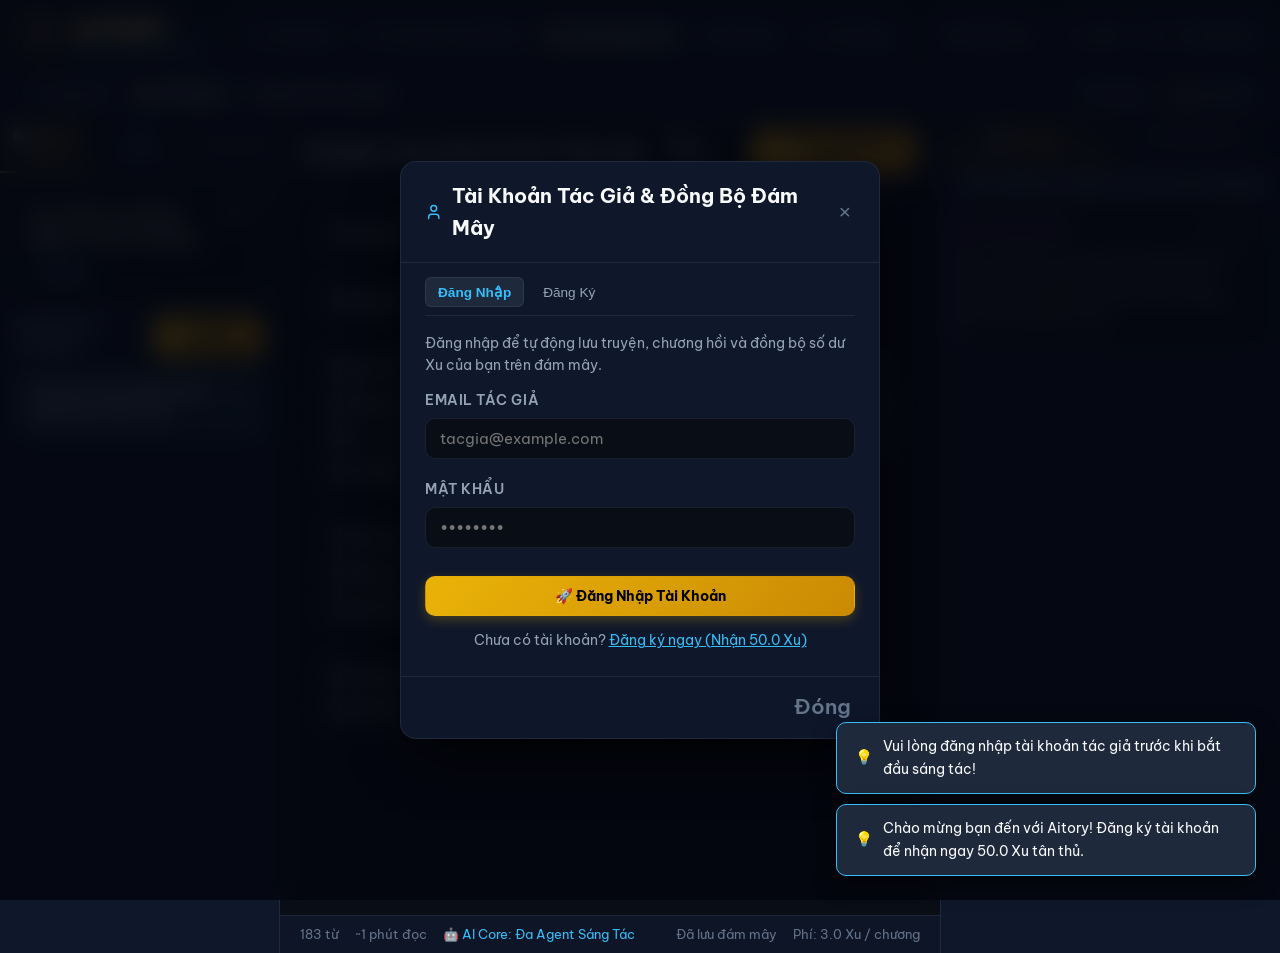
==== commit a2e67add: "fix(design): eliminate inline drawer glitch, enforce strict desktop immunity, add luxury mobile hamb" ====
--- a/index.html
+++ b/index.html
@@ -36,8 +36,8 @@
   <link rel="preconnect" href="https://fonts.gstatic.com" crossorigin>
   <link href="https://fonts.googleapis.com/css2?family=Cinzel:wght@500;600;700;800;900&family=Lora:ital,wght@0,400;0,500;0,600;1,400&family=Plus+Jakarta+Sans:wght@300;400;500;600;700;800&display=swap" rel="stylesheet">
 
-  <link rel="stylesheet" href="styles/main.css">
-  <link rel="stylesheet" href="styles/editor.css">
+  <link rel="stylesheet" href="styles/main.css?v=2.2.2">
+  <link rel="stylesheet" href="styles/editor.css?v=2.2.2">
   <!-- Supabase Client JS CDN -->
   <script src="https://cdn.jsdelivr.net/npm/@supabase/supabase-js@2"></script>
 </head>
@@ -46,17 +46,23 @@
   <!-- Global Commercial Navigation Bar -->
   <header class="app-header">
     <div class="header-container">
-      <!-- Brand Logo (Nhấn vào trên mobile để mở Navigation Drawer) -->
-      <a class="logo-brand" id="brandHomeLink" title="Menu Chức Năng Aitory" href="javascript:void(0)">
-        <div class="brand-logo-wrapper">
+      <!-- Brand Logo & Mobile Drawer Trigger -->
+      <div class="brand-header-group">
+        <button class="mobile-nav-toggle-btn" id="btnOpenMobileNav" title="Mở menu điều hướng" aria-label="Mở menu">
+          <svg width="20" height="20" viewBox="0 0 24 24" fill="none" stroke="currentColor" stroke-width="2.2" stroke-linecap="round" stroke-linejoin="round">
+            <line x1="3" y1="12" x2="21" y2="12"></line>
+            <line x1="3" y1="6" x2="21" y2="6"></line>
+            <line x1="3" y1="18" x2="21" y2="18"></line>
+          </svg>
+        </button>
+        <a class="logo-brand" id="brandHomeLink" title="Về Trang Chủ Aitory" href="#home">
           <img src="assets/logo.jpg" alt="Aitory Logo" class="brand-logo-img" width="44" height="44">
-          <span class="mobile-menu-indicator" title="Mở menu">☰</span>
-        </div>
-        <div class="brand-text-col">
-          <div class="logo-title">AITORY</div>
-          <span class="logo-subtitle">GLOBAL NOVEL SAAS</span>
-        </div>
-      </a>
+          <div class="brand-text-col">
+            <div class="logo-title">AITORY</div>
+            <span class="logo-subtitle">GLOBAL NOVEL SAAS</span>
+          </div>
+        </a>
+      </div>
 
       <!-- Center Navigation Links -->
       <nav class="app-nav-menu" aria-label="Điều hướng chính">
@@ -127,48 +133,6 @@
       </div>
     </div>
   </header>
-
-  <!-- ============================================================================== -->
-  <!-- MOBILE NAVIGATION DRAWER (Mở ra khi chạm vào Logo trên điện thoại) -->
-  <!-- CHỈ chứa đúng 5 chức năng theo yêu cầu người dùng -->
-  <!-- ============================================================================== -->
-  <aside class="mobile-nav-drawer" id="mobileNavDrawer" aria-label="Menu chức năng mobile">
-    <div class="drawer-top-bar">
-      <div class="drawer-brand-identity">
-        <img src="assets/logo.jpg" alt="Aitory Logo" class="drawer-logo-img" width="36" height="36">
-        <div class="drawer-brand-col">
-          <span class="drawer-title">AITORY</span>
-          <span class="drawer-subtitle">NOVEL STUDIO</span>
-        </div>
-      </div>
-      <button class="drawer-close-btn" id="btnCloseNavDrawer" title="Đóng menu">✕</button>
-    </div>
-
-    <!-- 5 Chức Năng Cốt Lõi Duy Nhất -->
-    <nav class="drawer-nav-menu">
-      <button class="drawer-nav-link active" data-view="home" id="drawerBtnHome">
-        <span class="drawer-item-icon">🏠</span>
-        <span class="drawer-item-label">Trang Chủ</span>
-      </button>
-      <button class="drawer-nav-link" data-view="library" id="drawerBtnLibrary">
-        <span class="drawer-item-icon">📄</span>
-        <span class="drawer-item-label">Tủ Truyện Cộng Đồng</span>
-      </button>
-      <button class="drawer-nav-link" data-view="studio" id="drawerBtnStudio">
-        <span class="drawer-item-icon">🖋️</span>
-        <span class="drawer-item-label">Studio Sáng Tác</span>
-      </button>
-      <button class="drawer-nav-link" data-view="pricing" id="drawerBtnPricing">
-        <span class="drawer-item-icon">💲</span>
-        <span class="drawer-item-label">Bảng Giá</span>
-      </button>
-      <button class="drawer-nav-link" data-view="features" id="drawerBtnFeatures">
-        <span class="drawer-item-icon">⚡</span>
-        <span class="drawer-item-label">Tính Năng</span>
-      </button>
-    </nav>
-  </aside>
-  <div class="drawer-backdrop-overlay" id="mobileNavBackdrop"></div>
 
   <!-- ============================================================================== -->
   <!-- 1. VIEW HOME: GLOBAL COMMERCIAL NOVEL LANDING PAGE -->
@@ -1630,10 +1594,65 @@
     </div>
   </div>
 
+  <!-- ============================================================================== -->
+  <!-- MOBILE NAVIGATION DRAWER (CHỈ hiển thị trên mobile khi người dùng chạm mở menu) -->
+  <!-- CHỈ chứa đúng 5 chức năng cốt lõi theo yêu cầu -->
+  <!-- ============================================================================== -->
+  <aside class="mobile-nav-drawer" id="mobileNavDrawer" aria-label="Menu chức năng di động">
+    <div class="drawer-top-bar">
+      <div class="drawer-brand-identity">
+        <img src="assets/logo.jpg" alt="Aitory Logo" class="drawer-logo-img" width="40" height="40">
+        <div class="drawer-brand-col">
+          <span class="drawer-title">AITORY</span>
+          <span class="drawer-subtitle">NOVEL STUDIO</span>
+        </div>
+      </div>
+      <button class="drawer-close-btn" id="btnCloseNavDrawer" title="Đóng menu" aria-label="Đóng menu">✕</button>
+    </div>
+
+    <!-- 5 Chức Năng Cốt Lõi Duy Nhất -->
+    <nav class="drawer-nav-menu">
+      <button class="drawer-nav-link active" data-view="home" id="drawerBtnHome">
+        <span class="drawer-item-icon">🏠</span>
+        <span class="drawer-item-label">Trang Chủ</span>
+        <span class="drawer-item-arrow">›</span>
+      </button>
+      <button class="drawer-nav-link" data-view="library" id="drawerBtnLibrary">
+        <span class="drawer-item-icon">📄</span>
+        <span class="drawer-item-label">Tủ Truyện Cộng Đồng</span>
+        <span class="drawer-item-arrow">›</span>
+      </button>
+      <button class="drawer-nav-link" data-view="studio" id="drawerBtnStudio">
+        <span class="drawer-item-icon">🖋️</span>
+        <span class="drawer-item-label">Studio Sáng Tác</span>
+        <span class="drawer-item-arrow">›</span>
+      </button>
+      <button class="drawer-nav-link" data-view="pricing" id="drawerBtnPricing">
+        <span class="drawer-item-icon">💲</span>
+        <span class="drawer-item-label">Bảng Giá</span>
+        <span class="drawer-item-arrow">›</span>
+      </button>
+      <button class="drawer-nav-link" data-view="features" id="drawerBtnFeatures">
+        <span class="drawer-item-icon">⚡</span>
+        <span class="drawer-item-label">Tính Năng</span>
+        <span class="drawer-item-arrow">›</span>
+      </button>
+    </nav>
+
+    <div class="drawer-footer-card">
+      <div class="drawer-footer-badge">
+        <span class="badge-dot"></span>
+        <span>Aitory SaaS v2.0 Pro</span>
+      </div>
+      <p class="drawer-footer-note">Hệ Thống Sáng Tác 5 AI Agents</p>
+    </div>
+  </aside>
+  <div class="drawer-backdrop-overlay" id="mobileNavBackdrop"></div>
+
   <!-- Toast Notification Container -->
   <div class="toast-container" id="toastContainer"></div>
 
   <!-- Scripts -->
-  <script type="module" src="scripts/ui/app.js"></script>
+  <script type="module" src="scripts/ui/app.js?v=2.2.2"></script>
 </body>
 </html>
--- a/styles/main.css
+++ b/styles/main.css
@@ -2031,65 +2031,90 @@
 }
 
 /* ------------------------------------------------------------------------------
-   Mobile Navigation Drawer (Kéo ra khi bấm Logo trên điện thoại)
-   CHỈ chứa đúng 5 chức năng theo ảnh người dùng cung cấp
+   Mobile Navigation Drawer (Kéo ra khi bấm Logo hoặc Hamburger trên điện thoại)
+   CHỈ chứa đúng 5 chức năng theo thiết kế:
+   🏠 Trang Chủ, 📄 Tủ Truyện Cộng Đồng, 🖋️ Studio Sáng Tác, 💲 Bảng Giá, ⚡ Tính Năng
    ------------------------------------------------------------------------------ */
-.brand-logo-wrapper {
-  position: relative;
-  display: inline-flex;
-  align-items: center;
-}
-
-.mobile-menu-indicator {
+
+/* 1. Header Brand Group & Mobile Hamburger Trigger */
+.brand-header-group {
+  display: flex;
+  align-items: center;
+  gap: 8px;
+}
+
+.mobile-nav-toggle-btn {
   display: none;
-  position: absolute;
-  bottom: -4px;
-  right: -6px;
-  background: var(--accent-gold);
-  color: #070a12;
-  font-size: 0.72rem;
-  font-weight: 900;
-  line-height: 1;
-  padding: 2px 4px;
-  border-radius: 4px;
-  box-shadow: 0 0 8px rgba(234, 179, 8, 0.6);
-  border: 1px solid #070a12;
-}
-
+  background: rgba(255, 255, 255, 0.05);
+  border: 1px solid rgba(234, 179, 8, 0.4);
+  border-radius: 8px;
+  width: 36px;
+  height: 36px;
+  align-items: center;
+  justify-content: center;
+  color: var(--accent-gold);
+  cursor: pointer;
+  transition: all 0.2s cubic-bezier(0.4, 0, 0.2, 1);
+  padding: 0;
+  flex-shrink: 0;
+}
+
+.mobile-nav-toggle-btn:hover,
+.mobile-nav-toggle-btn:active {
+  background: rgba(234, 179, 8, 0.15);
+  box-shadow: 0 0 14px rgba(234, 179, 8, 0.35);
+  transform: scale(1.04);
+}
+
+/* 2. Desktop Rules: KHÔNG BAO GIỜ hiển thị Drawer trên Desktop */
+@media (min-width: 769px) {
+  .mobile-nav-drawer,
+  .drawer-backdrop-overlay,
+  .mobile-nav-toggle-btn {
+    display: none !important;
+  }
+}
+
+/* 3. Mobile Navigation Drawer Container */
 .mobile-nav-drawer {
   position: fixed;
   top: 0;
   left: 0;
   bottom: 0;
-  width: 270px;
-  max-width: 82vw;
-  background: rgba(10, 15, 28, 0.98);
-  backdrop-filter: blur(24px);
-  -webkit-backdrop-filter: blur(24px);
-  border-right: 1px solid rgba(234, 179, 8, 0.35);
-  box-shadow: 8px 0 32px rgba(0, 0, 0, 0.85);
-  z-index: 2200;
+  width: 300px;
+  max-width: 84vw;
+  height: 100vh;
+  height: 100dvh;
+  background: linear-gradient(180deg, rgba(11, 16, 30, 0.98) 0%, rgba(6, 9, 18, 0.99) 100%);
+  backdrop-filter: blur(28px);
+  -webkit-backdrop-filter: blur(28px);
+  border-right: 1px solid rgba(234, 179, 8, 0.3);
+  box-shadow: 16px 0 48px rgba(0, 0, 0, 0.92), 0 0 28px rgba(234, 179, 8, 0.1);
+  z-index: 9999;
   transform: translateX(-105%);
-  transition: transform 0.28s cubic-bezier(0.4, 0, 0.2, 1);
+  transition: transform 0.32s cubic-bezier(0.16, 1, 0.3, 1), box-shadow 0.32s ease;
   display: flex;
   flex-direction: column;
-  padding: 18px 14px;
+  padding: 20px 16px;
+  overflow-y: auto;
+  -webkit-overflow-scrolling: touch;
 }
 
 .mobile-nav-drawer.open {
   transform: translateX(0);
 }
 
+/* 4. Backdrop Overlay */
 .drawer-backdrop-overlay {
   position: fixed;
   inset: 0;
-  background: rgba(0, 0, 0, 0.7);
-  backdrop-filter: blur(4px);
-  -webkit-backdrop-filter: blur(4px);
-  z-index: 2150;
+  background: rgba(3, 7, 18, 0.78);
+  backdrop-filter: blur(8px);
+  -webkit-backdrop-filter: blur(8px);
+  z-index: 9998;
   opacity: 0;
   pointer-events: none;
-  transition: opacity 0.25s ease;
+  transition: opacity 0.28s ease;
 }
 
 .drawer-backdrop-overlay.active {
@@ -2097,55 +2122,63 @@
   pointer-events: auto;
 }
 
+/* 5. Drawer Header Identity Bar */
 .drawer-top-bar {
   display: flex;
   align-items: center;
   justify-content: space-between;
-  padding-bottom: 14px;
-  border-bottom: 1px solid var(--border-subtle);
-  margin-bottom: 16px;
+  padding-bottom: 16px;
+  border-bottom: 1px solid rgba(148, 163, 184, 0.12);
+  margin-bottom: 18px;
 }
 
 .drawer-brand-identity {
   display: flex;
   align-items: center;
-  gap: 10px;
+  gap: 12px;
 }
 
 .drawer-logo-img {
+  width: 40px;
+  height: 40px;
+  border-radius: 10px;
+  border: 1.5px solid rgba(234, 179, 8, 0.5);
+  box-shadow: 0 0 16px rgba(234, 179, 8, 0.3);
+  object-fit: cover;
+}
+
+.drawer-brand-col {
+  display: flex;
+  flex-direction: column;
+}
+
+.drawer-title {
+  font-family: var(--font-title);
+  font-weight: 900;
+  font-size: 1.25rem;
+  letter-spacing: 0.06em;
+  background: linear-gradient(180deg, #ffffff 15%, #fde047 60%, #f59e0b 100%);
+  -webkit-background-clip: text;
+  background-clip: text;
+  -webkit-text-fill-color: transparent;
+  filter: drop-shadow(0 2px 8px rgba(245, 158, 11, 0.4));
+}
+
+.drawer-subtitle {
+  font-size: 0.65rem;
+  color: var(--accent-cyan);
+  font-weight: 700;
+  letter-spacing: 0.14em;
+  text-transform: uppercase;
+}
+
+.drawer-close-btn {
+  background: rgba(255, 255, 255, 0.05);
+  border: 1px solid rgba(255, 255, 255, 0.12);
+  color: var(--text-muted);
+  font-size: 1.1rem;
   width: 36px;
   height: 36px;
-  border-radius: 8px;
-  border: 1px solid var(--accent-gold);
-}
-
-.drawer-brand-col {
-  display: flex;
-  flex-direction: column;
-}
-
-.drawer-title {
-  font-family: var(--font-title);
-  font-weight: 800;
-  font-size: 1.15rem;
-  letter-spacing: 0.05em;
-  color: #fff;
-}
-
-.drawer-subtitle {
-  font-size: 0.65rem;
-  color: var(--accent-gold);
-  font-weight: 700;
-  letter-spacing: 0.1em;
-}
-
-.drawer-close-btn {
-  background: rgba(255, 255, 255, 0.08);
-  border: 1px solid var(--border-subtle);
-  color: var(--text-main);
-  font-size: 1.1rem;
-  width: 32px;
-  height: 32px;
   border-radius: 50%;
   display: flex;
   align-items: center;
@@ -2154,56 +2187,134 @@
   transition: all 0.2s ease;
 }
 
+.drawer-close-btn:hover,
 .drawer-close-btn:active {
-  background: rgba(239, 68, 68, 0.3);
-}
-
+  background: rgba(244, 63, 94, 0.2);
+  border-color: rgba(244, 63, 94, 0.4);
+  color: #fb7185;
+  transform: rotate(90deg);
+}
+
+/* 6. Drawer Navigation Menu: 5 Core Items */
 .drawer-nav-menu {
   display: flex;
   flex-direction: column;
-  gap: 6px;
+  gap: 8px;
   flex: 1;
 }
 
 .drawer-nav-link {
   display: flex;
   align-items: center;
-  gap: 12px;
-  padding: 12px 14px;
-  background: rgba(255, 255, 255, 0.03);
-  border: 1px solid transparent;
-  border-radius: var(--radius-md);
-  color: var(--text-main);
-  font-size: 0.95rem;
+  gap: 14px;
+  padding: 13px 16px;
+  background: rgba(255, 255, 255, 0.025);
+  border: 1px solid rgba(255, 255, 255, 0.06);
+  border-radius: 12px;
+  color: #e2e8f0;
+  font-family: var(--font-sans);
+  font-size: 0.96rem;
   font-weight: 600;
   cursor: pointer;
-  transition: all 0.2s ease;
+  transition: all 0.22s cubic-bezier(0.4, 0, 0.2, 1);
   text-align: left;
   width: 100%;
+  position: relative;
+  overflow: hidden;
+}
+
+.drawer-nav-link::before {
+  content: '';
+  position: absolute;
+  left: 0;
+  top: 0;
+  bottom: 0;
+  width: 3px;
+  background: var(--accent-gold);
+  opacity: 0;
+  transition: opacity 0.2s ease;
 }
 
 .drawer-nav-link:hover,
 .drawer-nav-link:active {
-  background: rgba(234, 179, 8, 0.12);
+  background: rgba(234, 179, 8, 0.1);
   border-color: rgba(234, 179, 8, 0.3);
-  color: var(--accent-gold);
+  color: #fde047;
+  transform: translateX(4px);
 }
 
 .drawer-nav-link.active {
-  background: rgba(234, 179, 8, 0.18);
-  border-color: var(--accent-gold);
-  color: var(--accent-gold);
+  background: linear-gradient(90deg, rgba(234, 179, 8, 0.18) 0%, rgba(234, 179, 8, 0.04) 100%);
+  border-color: rgba(234, 179, 8, 0.55);
+  color: #fde047;
+  font-weight: 700;
+  box-shadow: 0 4px 16px rgba(0, 0, 0, 0.35), inset 0 0 12px rgba(234, 179, 8, 0.1);
+}
+
+.drawer-nav-link.active::before {
+  opacity: 1;
 }
 
 .drawer-item-icon {
-  font-size: 1.2rem;
-  width: 24px;
+  font-size: 1.25rem;
+  width: 26px;
+  height: 26px;
   display: inline-flex;
+  align-items: center;
   justify-content: center;
+  filter: drop-shadow(0 2px 6px rgba(0, 0, 0, 0.4));
 }
 
 .drawer-item-label {
   flex: 1;
+  letter-spacing: 0.01em;
+}
+
+.drawer-item-arrow {
+  font-size: 0.85rem;
+  color: var(--text-dim);
+  transition: transform 0.2s ease, color 0.2s ease;
+}
+
+.drawer-nav-link:hover .drawer-item-arrow,
+.drawer-nav-link.active .drawer-item-arrow {
+  color: var(--accent-gold);
+  transform: translateX(3px);
+}
+
+/* 7. Drawer Footer Status Card */
+.drawer-footer-card {
+  margin-top: auto;
+  padding: 14px 16px;
+  background: rgba(15, 23, 42, 0.6);
+  border: 1px solid rgba(234, 179, 8, 0.2);
+  border-radius: 12px;
+  text-align: center;
+}
+
+.drawer-footer-badge {
+  display: inline-flex;
+  align-items: center;
+  gap: 6px;
+  font-size: 0.72rem;
+  font-weight: 700;
+  letter-spacing: 0.08em;
+  color: var(--accent-gold);
+  text-transform: uppercase;
+}
+
+.drawer-footer-badge .badge-dot {
+  width: 6px;
+  height: 6px;
+  border-radius: 50%;
+  background: var(--accent-emerald);
+  box-shadow: 0 0 8px #10b981;
+}
+
+.drawer-footer-note {
+  font-size: 0.75rem;
+  color: var(--text-dim);
+  margin-top: 4px;
 }
 
 /* ------------------------------------------------------------------------------
@@ -2246,9 +2357,7 @@
    Breakpoints: 768px and below (Smartphones Standard & Portrait)
    ------------------------------------------------------------------------------ */
 @media (max-width: 768px) {
-  /* Header adjustments: Hide desktop nav row, open Drawer via Logo */
-
-  /* Header adjustments: Hide desktop nav row */
+  /* Header adjustments: Hide desktop nav row, show mobile hamburger trigger */
   .app-header {
     height: 60px;
     min-height: 60px;
@@ -2257,7 +2366,7 @@
 
   .header-container {
     height: 100%;
-    padding: 0 14px;
+    padding: 0 10px;
     display: flex;
     justify-content: space-between;
     align-items: center;
@@ -2266,6 +2375,23 @@
 
   .app-nav-menu {
     display: none !important;
+  }
+
+  .mobile-nav-toggle-btn {
+    display: inline-flex !important;
+  }
+
+  .brand-header-group {
+    display: flex;
+    align-items: center;
+    gap: 8px;
+    flex-shrink: 0;
+  }
+
+  .logo-brand {
+    display: flex;
+    align-items: center;
+    gap: 8px;
   }
 
   .logo-title {
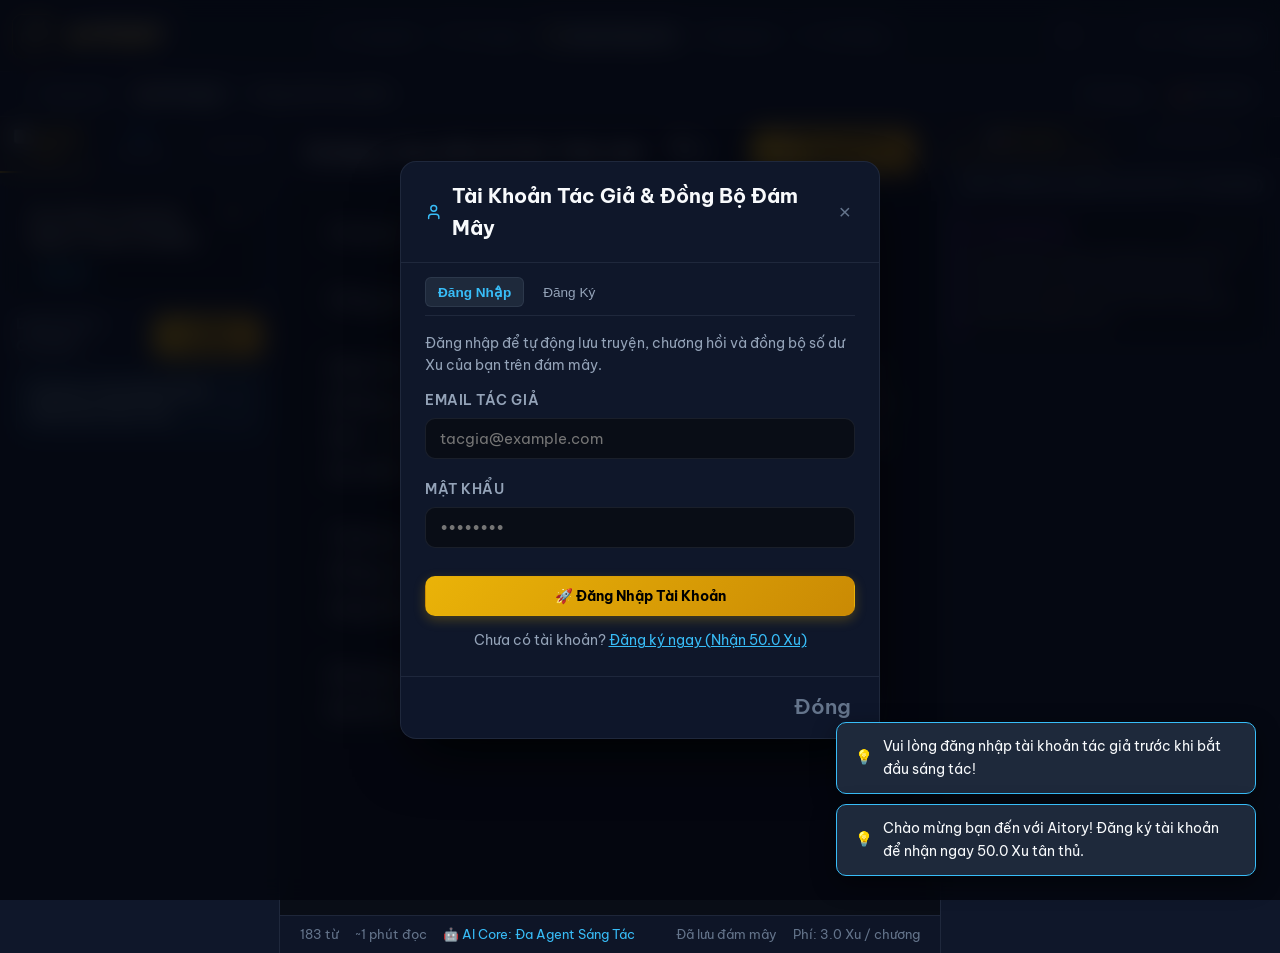
==== commit 1a54a48d: "feat(responsive): implement 4-tier progressive responsive header with auto-compact tools and seamles" ====
--- a/index.html
+++ b/index.html
@@ -36,8 +36,8 @@
   <link rel="preconnect" href="https://fonts.gstatic.com" crossorigin>
   <link href="https://fonts.googleapis.com/css2?family=Cinzel:wght@500;600;700;800;900&family=Lora:ital,wght@0,400;0,500;0,600;1,400&family=Plus+Jakarta+Sans:wght@300;400;500;600;700;800&display=swap" rel="stylesheet">
 
-  <link rel="stylesheet" href="styles/main.css?v=2.2.2">
-  <link rel="stylesheet" href="styles/editor.css?v=2.2.2">
+  <link rel="stylesheet" href="styles/main.css?v=2.2.4">
+  <link rel="stylesheet" href="styles/editor.css?v=2.2.4">
   <!-- Supabase Client JS CDN -->
   <script src="https://cdn.jsdelivr.net/npm/@supabase/supabase-js@2"></script>
 </head>
@@ -72,7 +72,8 @@
         </button>
         <button class="nav-tab-btn" data-view="library" id="navBtnLibrary">
           <svg class="nav-svg" width="15" height="15" viewBox="0 0 24 24" fill="none" stroke="currentColor" stroke-width="2" stroke-linecap="round" stroke-linejoin="round"><path d="M4 19.5v-15A2.5 2.5 0 0 1 6.5 2H20v20H6.5a2.5 2.5 0 0 1-2.5-2.5Z"/><path d="M6 6h10"/><path d="M6 10h10"/></svg>
-          <span>Tủ Truyện Cộng Đồng</span>
+          <span class="nav-text-full">Tủ Truyện Cộng Đồng</span>
+          <span class="nav-text-short">Tủ Truyện</span>
         </button>
         <button class="nav-tab-btn" data-view="studio">
           <svg class="nav-svg" width="15" height="15" viewBox="0 0 24 24" fill="none" stroke="currentColor" stroke-width="2" stroke-linecap="round" stroke-linejoin="round"><path d="M12 19l7-7 3 3-7 7-3-3z"/><path d="M18 13l-1.5-7.5L2 2l3.5 14.5L13 18l5-5z"/></svg>
@@ -1653,6 +1654,6 @@
   <div class="toast-container" id="toastContainer"></div>
 
   <!-- Scripts -->
-  <script type="module" src="scripts/ui/app.js?v=2.2.2"></script>
+  <script type="module" src="scripts/ui/app.js?v=2.2.4"></script>
 </body>
 </html>
--- a/styles/main.css
+++ b/styles/main.css
@@ -1890,10 +1890,19 @@
 }
 
 /* ================================================================
-   Responsive Navigation & Viewport Adjustments
+   Responsive Navigation: 4-Tier Fluid Responsive System
+   Thu phóng nhịp nhàng, bảo toàn tuyệt đối 5 tab không bao giờ bị cắt chữ
    ================================================================ */
 
-/* 1440px and below: Tighten spacing */
+/* Default states for responsive text helpers */
+.nav-text-short {
+  display: none;
+}
+.nav-text-full {
+  display: inline;
+}
+
+/* Tier 1.5: 1440px and below - fine-tune gaps */
 @media (max-width: 1440px) {
   .header-container {
     padding: 0 16px;
@@ -1901,102 +1910,115 @@
   }
 
   .nav-tab-btn {
-    padding: 5px 10px;
+    padding: 6px 11px;
+    font-size: 0.82rem;
+    gap: 5px;
+  }
+}
+
+/* Tier 2: 1380px and below (Laptops & Narrowed Windows)
+   Thu gọn thông minh các công cụ phụ & chữ phụ để giải phóng ~350px không gian,
+   giữ cho 5 tab ở giữa luôn hiển thị đầy đủ 100%, không bao giờ bị cắt chữ */
+@media (max-width: 1380px) {
+  .header-container {
+    padding: 0 12px;
+    gap: 8px;
+  }
+
+  /* 1. Rút gọn nhãn phụ của Logo để tiết kiệm không gian */
+  .logo-subtitle {
+    display: none;
+  }
+
+  /* 2. Rút gọn "Tủ Truyện Cộng Đồng" thành "Tủ Truyện" */
+  .nav-text-full {
+    display: none;
+  }
+  .nav-text-short {
+    display: inline;
+  }
+
+  /* 3. Tối ưu khoảng cách và kích thước thanh 5 tab giữa */
+  .app-nav-menu {
+    gap: 3px;
+    padding: 3px;
+    flex-shrink: 0;
+  }
+
+  .nav-tab-btn {
+    padding: 6px 9px;
     font-size: 0.8rem;
     gap: 5px;
   }
 
-  .header-actions {
-    gap: 6px;
-  }
-
-  .header-cta-btn,
+  /* 4. Thu gọn các nút công cụ bên phải (chuyển chữ thành biểu tượng có tooltip) */
+  .header-tool-btn span,
+  .header-cta-btn span {
+    display: none;
+  }
+
   .header-tool-btn,
+  .header-cta-btn {
+    padding: 6px 8px;
+    min-width: 34px;
+    min-height: 34px;
+    justify-content: center;
+  }
+
+  /* 5. Thu gọn huy hiệu Ví Xu */
+  .coin-plus-tag {
+    display: none;
+  }
+
+  .coin-badge {
+    padding: 4px 8px;
+    font-size: 0.8rem;
+    gap: 4px;
+  }
+
+  /* 6. Thu gọn nút tài khoản */
   .cloud-account-btn {
     padding: 5px 8px;
-    font-size: 0.78rem;
-  }
-
-  .coin-badge {
-    padding: 4px 10px;
-    font-size: 0.82rem;
-    gap: 6px;
-  }
-}
-
-/* 1100px and below: Hide text labels on action buttons, keep icons */
-@media (max-width: 1100px) {
+  }
+
+  .cloud-account-btn #accountBtnText {
+    max-width: 85px;
+    overflow: hidden;
+    text-overflow: ellipsis;
+    white-space: nowrap;
+  }
+}
+
+/* Tier 3: 1180px and below (Tablet / Cửa Sổ Hẹp)
+   Khi màn hình không đủ chỗ hiển thị 5 tab một cách thoải mái,
+   chuyển thẳng sang Navigation Drawer và nút Hamburger kính mờ (1 hàng duy nhất) */
+@media (max-width: 1180px) {
+  .app-header {
+    height: var(--header-height);
+    min-height: var(--header-height);
+    padding: 0;
+  }
+
   .header-container {
-    padding: 0 10px;
+    flex-wrap: nowrap !important;
+    justify-content: space-between;
+    gap: 10px;
+  }
+
+  /* Ẩn hoàn toàn thanh ngang để tránh vỡ layout */
+  .app-nav-menu {
+    display: none !important;
+  }
+
+  /* Hiển thị nút menu Drawer */
+  .mobile-nav-toggle-btn {
+    display: inline-flex !important;
+  }
+
+  .brand-header-group {
+    display: flex;
+    align-items: center;
     gap: 8px;
-  }
-
-  .nav-tab-btn {
-    padding: 5px 8px;
-    font-size: 0.76rem;
-    gap: 4px;
-  }
-
-  /* Hide text labels on header action buttons, only show SVG icons */
-  .header-cta-btn span,
-  .header-tool-btn span,
-  .cloud-account-btn #accountBtnText {
-    display: none;
-  }
-
-  .header-cta-btn,
-  .header-tool-btn,
-  .cloud-account-btn {
-    padding: 6px;
-    min-width: 32px;
-    min-height: 32px;
-    justify-content: center;
-  }
-
-  .coin-badge {
-    padding: 4px 8px;
-    font-size: 0.78rem;
-    gap: 4px;
-  }
-
-  .coin-plus-tag {
-    display: none;
-  }
-}
-
-/* 992px and below: Wrap nav to second line */
-@media (max-width: 992px) {
-  .app-header {
-    height: auto;
-    min-height: var(--header-height);
-    padding: 8px 0;
-  }
-
-  .header-container {
-    flex-wrap: wrap;
-    justify-content: space-between;
-    gap: 8px;
-  }
-
-  .app-nav-menu {
-    order: 3;
-    width: 100%;
-    max-width: 100%;
-    justify-content: flex-start;
-    overflow-x: auto;
-    padding: 4px 6px;
-  }
-
-  .header-actions {
-    gap: 6px;
-  }
-
-  .home-hero {
-    padding-top: calc(var(--header-height) + 50px);
-  }
-
-  .hero-artwork-showcase {
-    margin-bottom: 40px;
   }
 }
 
@@ -2066,8 +2088,8 @@
   transform: scale(1.04);
 }
 
-/* 2. Desktop Rules: KHÔNG BAO GIỜ hiển thị Drawer trên Desktop */
-@media (min-width: 769px) {
+/* 2. Desktop Rules: KHÔNG BAO GIỜ hiển thị Drawer trên màn hình lớn có đủ chỗ (>= 1181px) */
+@media (min-width: 1181px) {
   .mobile-nav-drawer,
   .drawer-backdrop-overlay,
   .mobile-nav-toggle-btn {
@@ -2767,4 +2789,46 @@
   }
 }
 
-
+/* ------------------------------------------------------------------------------
+   Front-End Checklist: Accessibility - Prefers Reduced Motion
+   ------------------------------------------------------------------------------ */
+@media (prefers-reduced-motion: reduce) {
+  *,
+  *::before,
+  *::after {
+    animation-duration: 0.01ms !important;
+    animation-iteration-count: 1 !important;
+    transition-duration: 0.01ms !important;
+    scroll-behavior: auto !important;
+  }
+}
+
+/* ------------------------------------------------------------------------------
+   Front-End Checklist: Print Stylesheet
+   ------------------------------------------------------------------------------ */
+@media print {
+  .app-header,
+  .mobile-nav-drawer,
+  .drawer-backdrop-overlay,
+  .toast-container,
+  .modal,
+  .modal-backdrop,
+  .studio-sidebar-left,
+  .studio-sidebar-right,
+  .studio-sub-header,
+  .btn,
+  button {
+    display: none !important;
+  }
+
+  body {
+    background: #ffffff !important;
+    color: #000000 !important;
+    font-size: 12pt;
+  }
+
+  .app-view {
+    display: block !important;
+    padding: 0 !important;
+  }
+}
